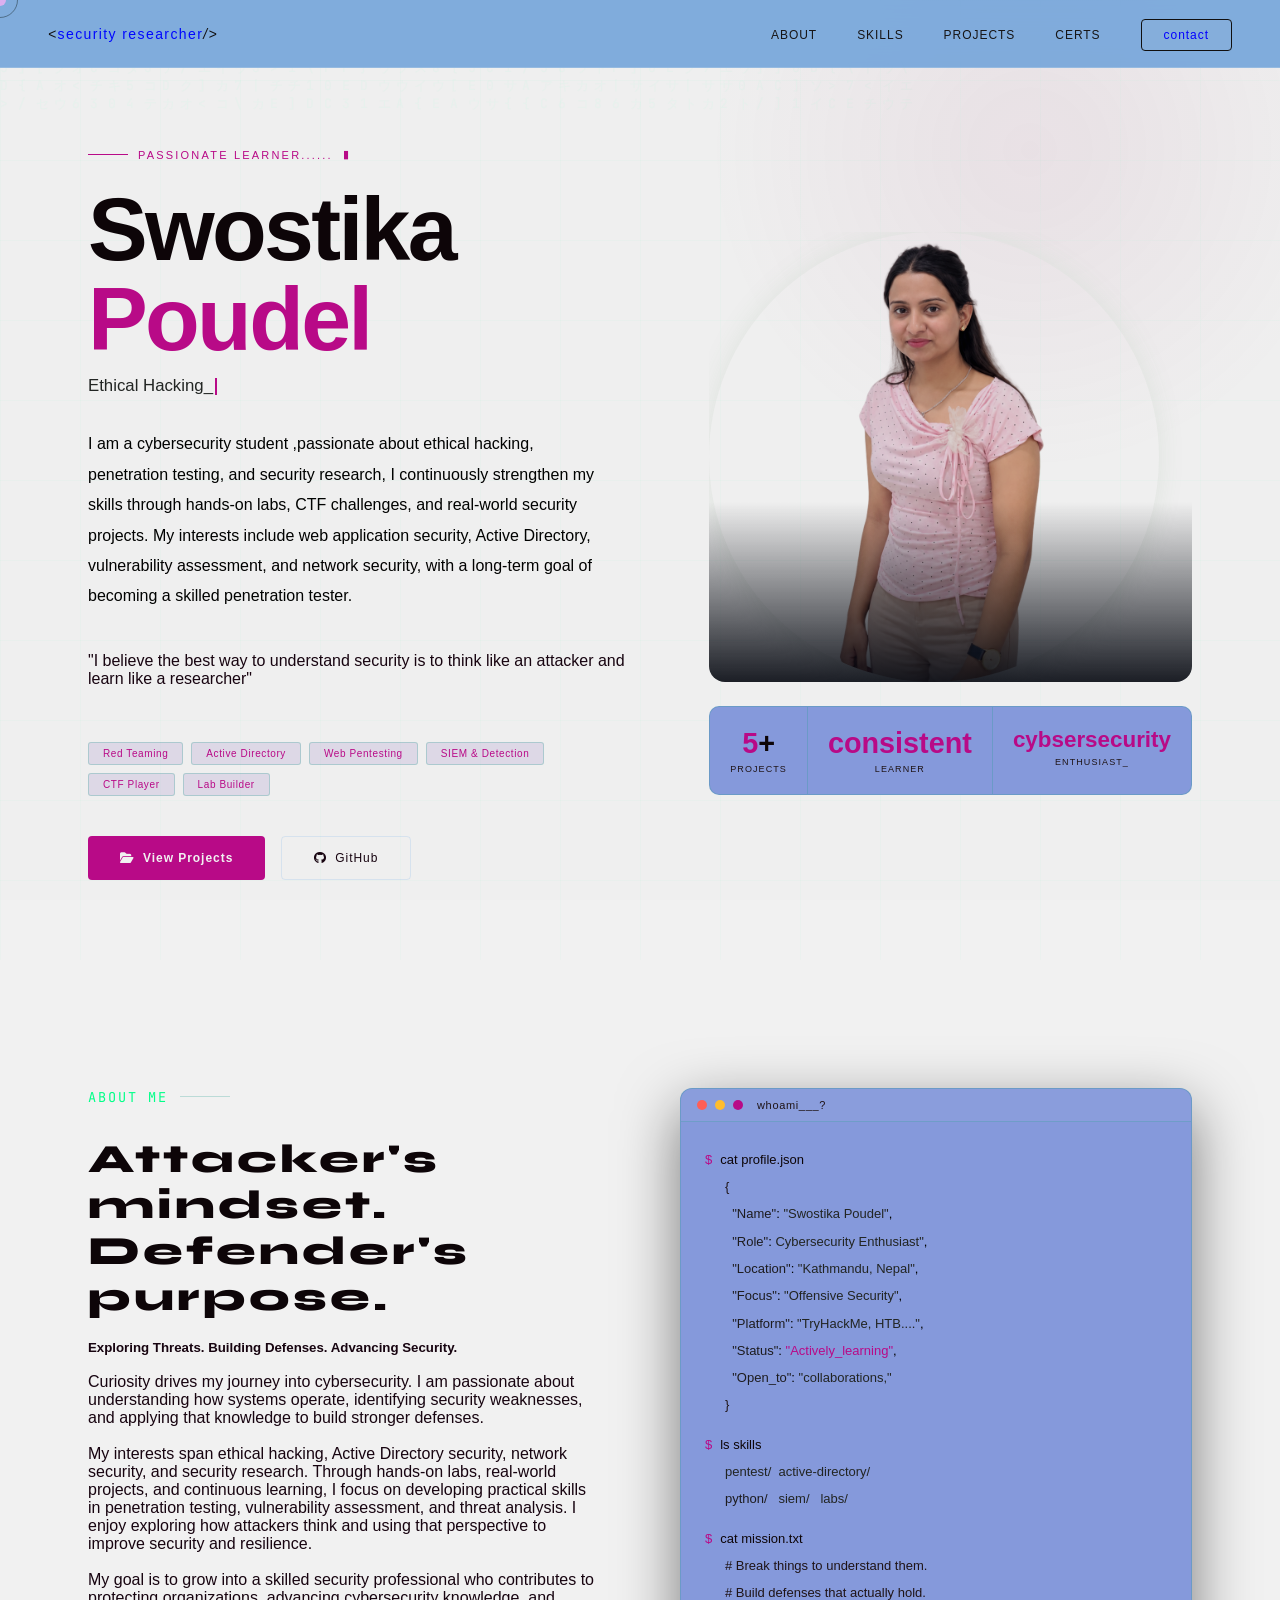
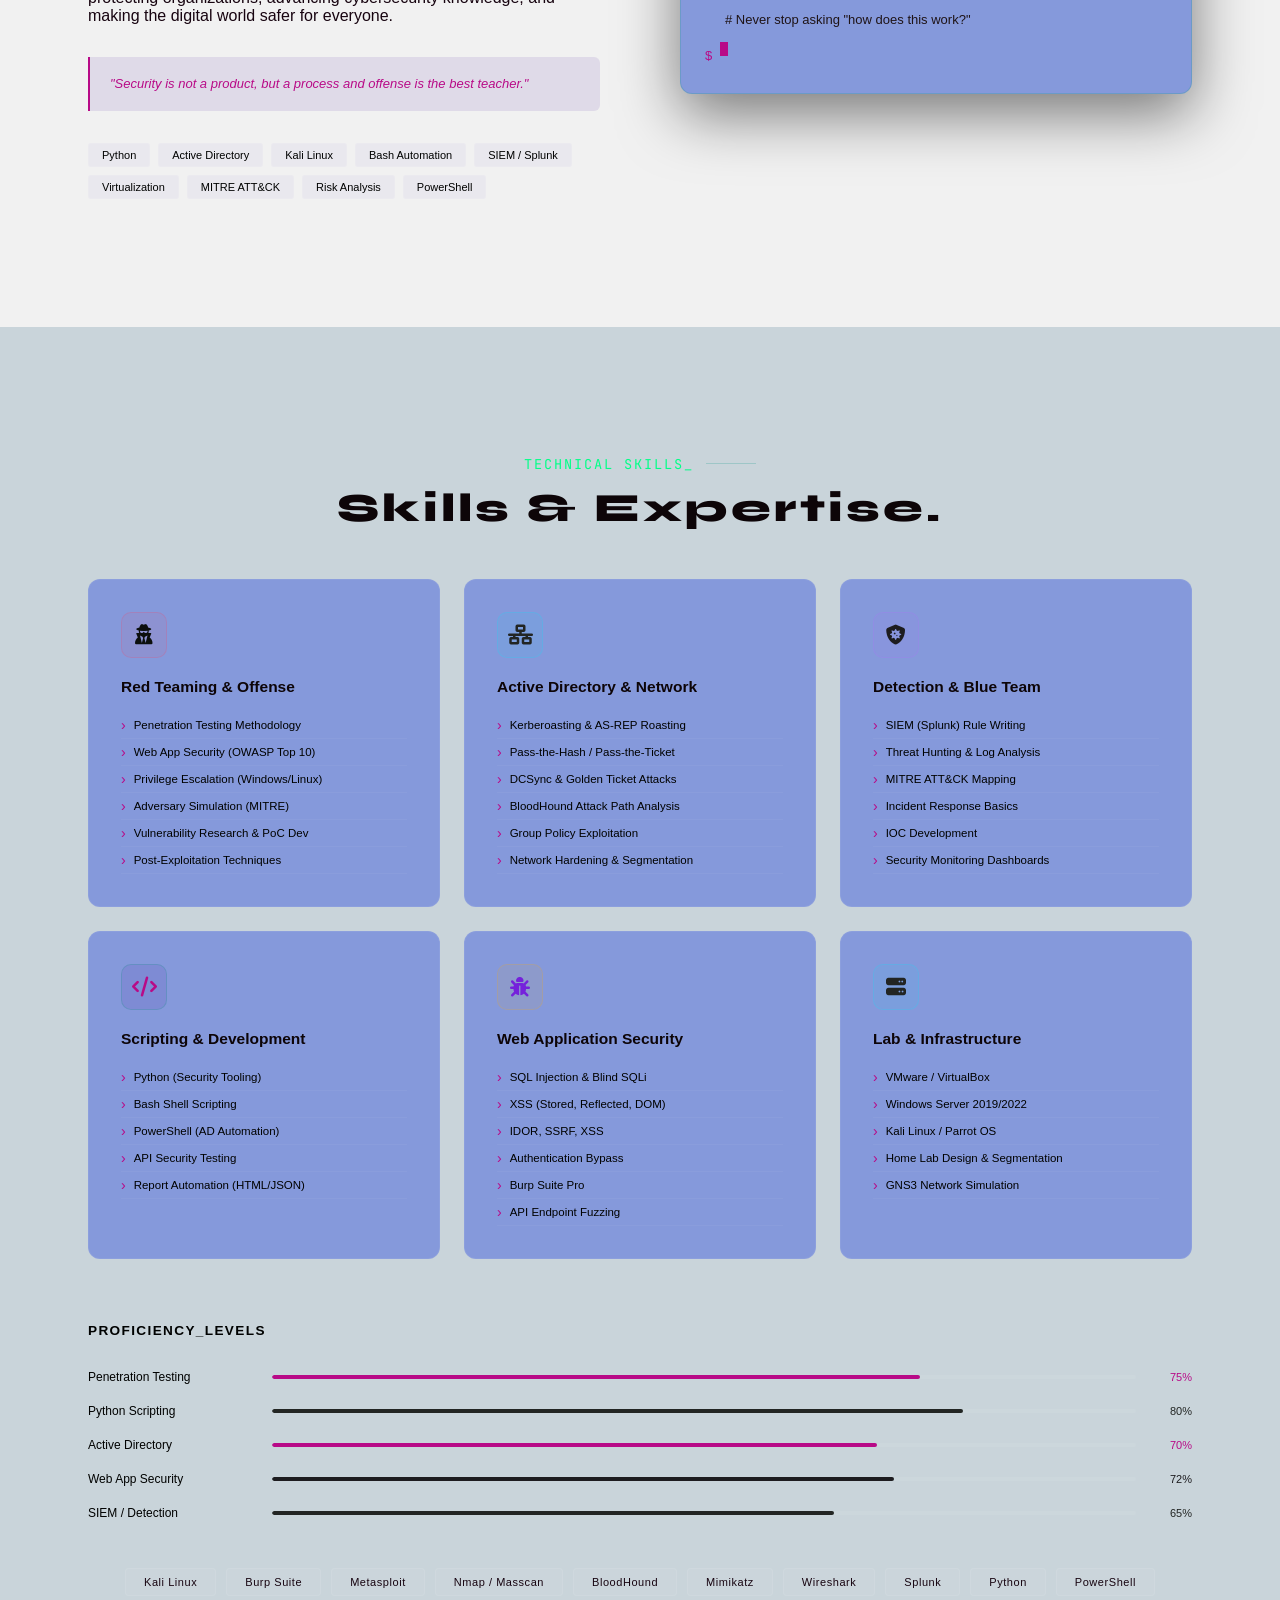
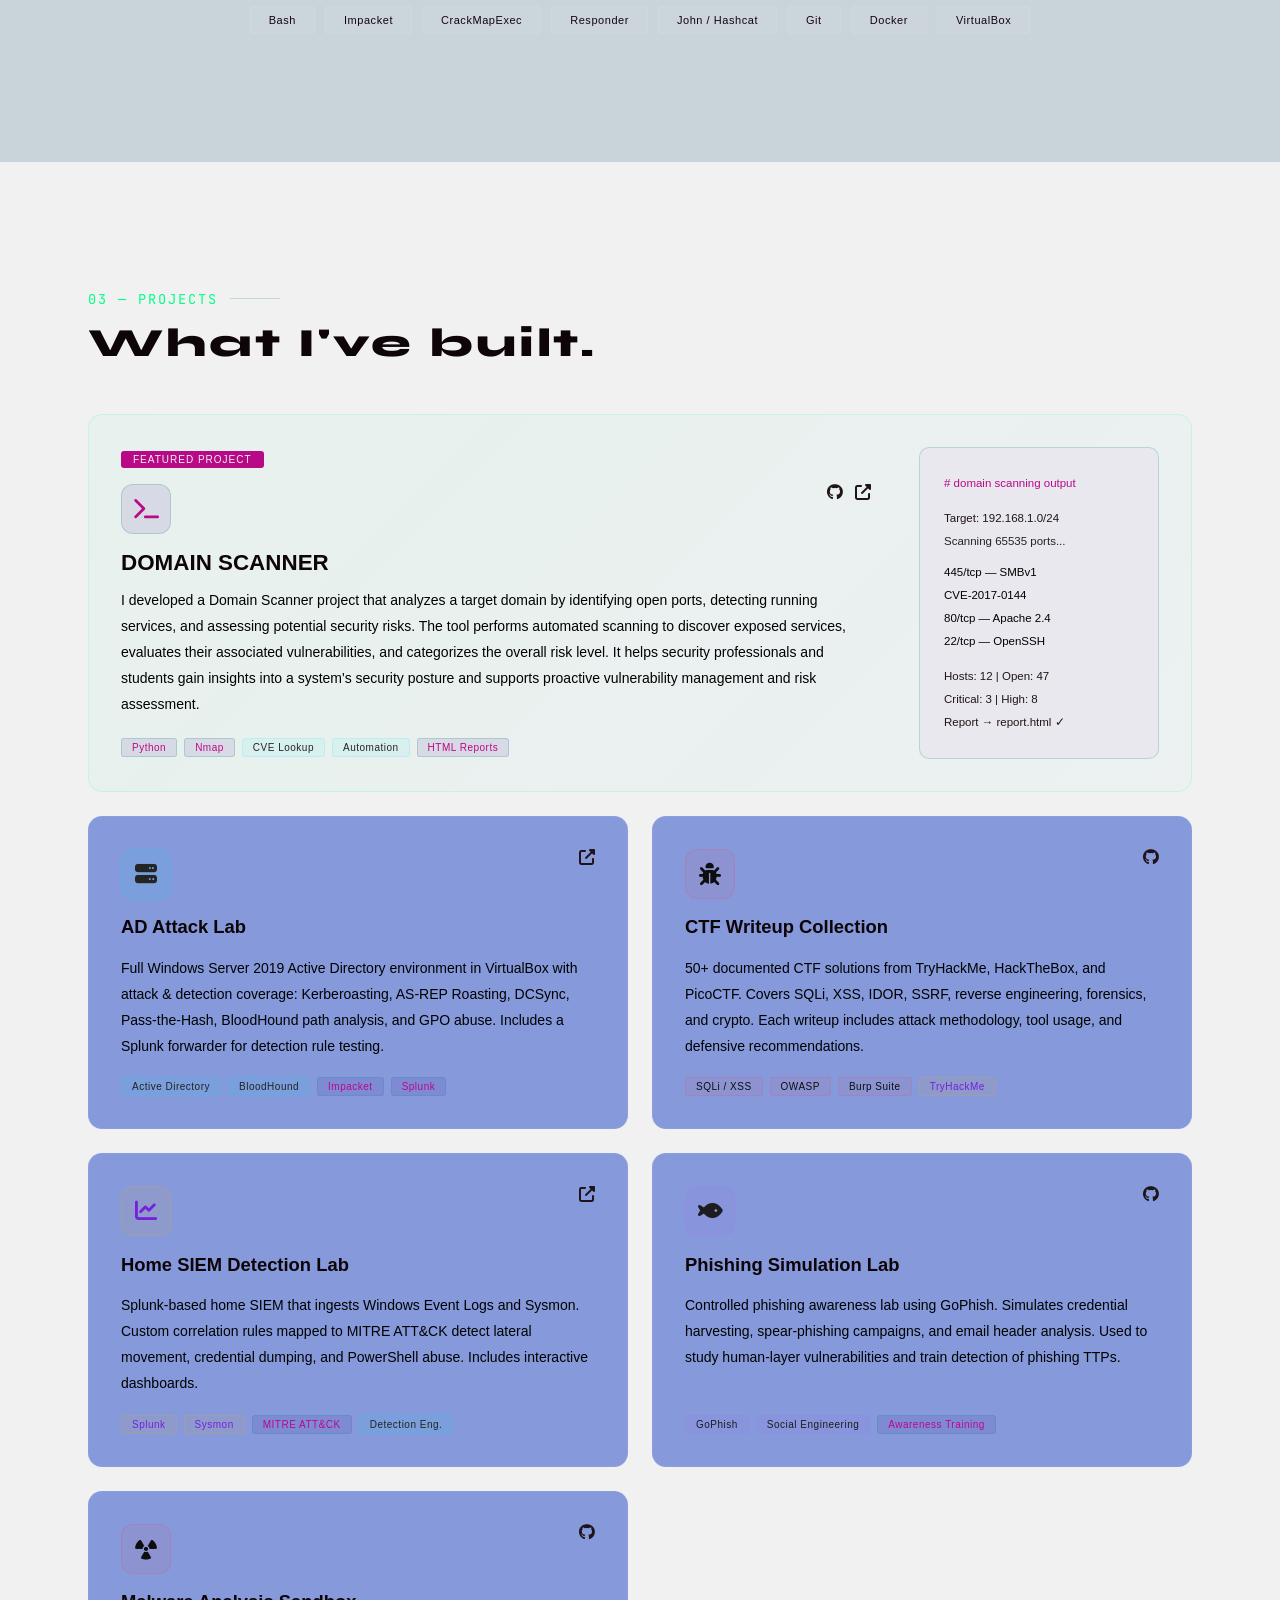
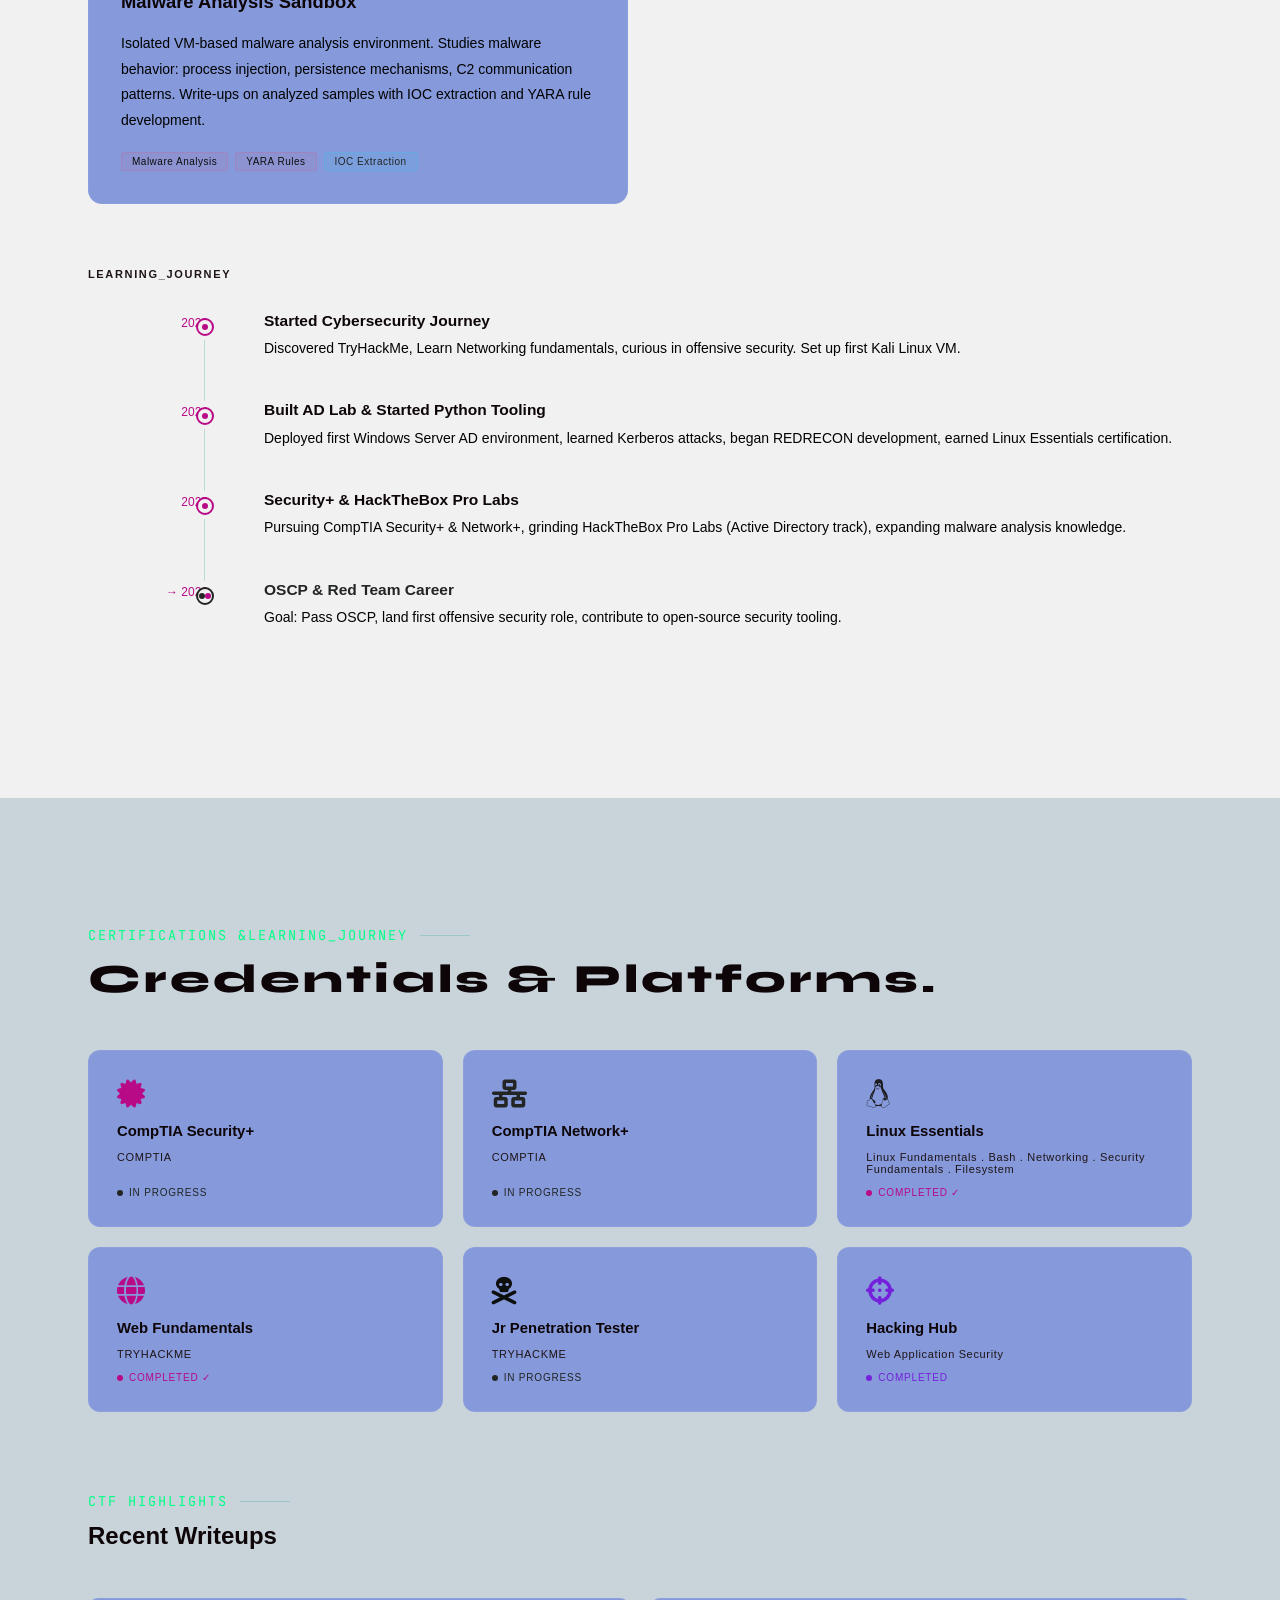
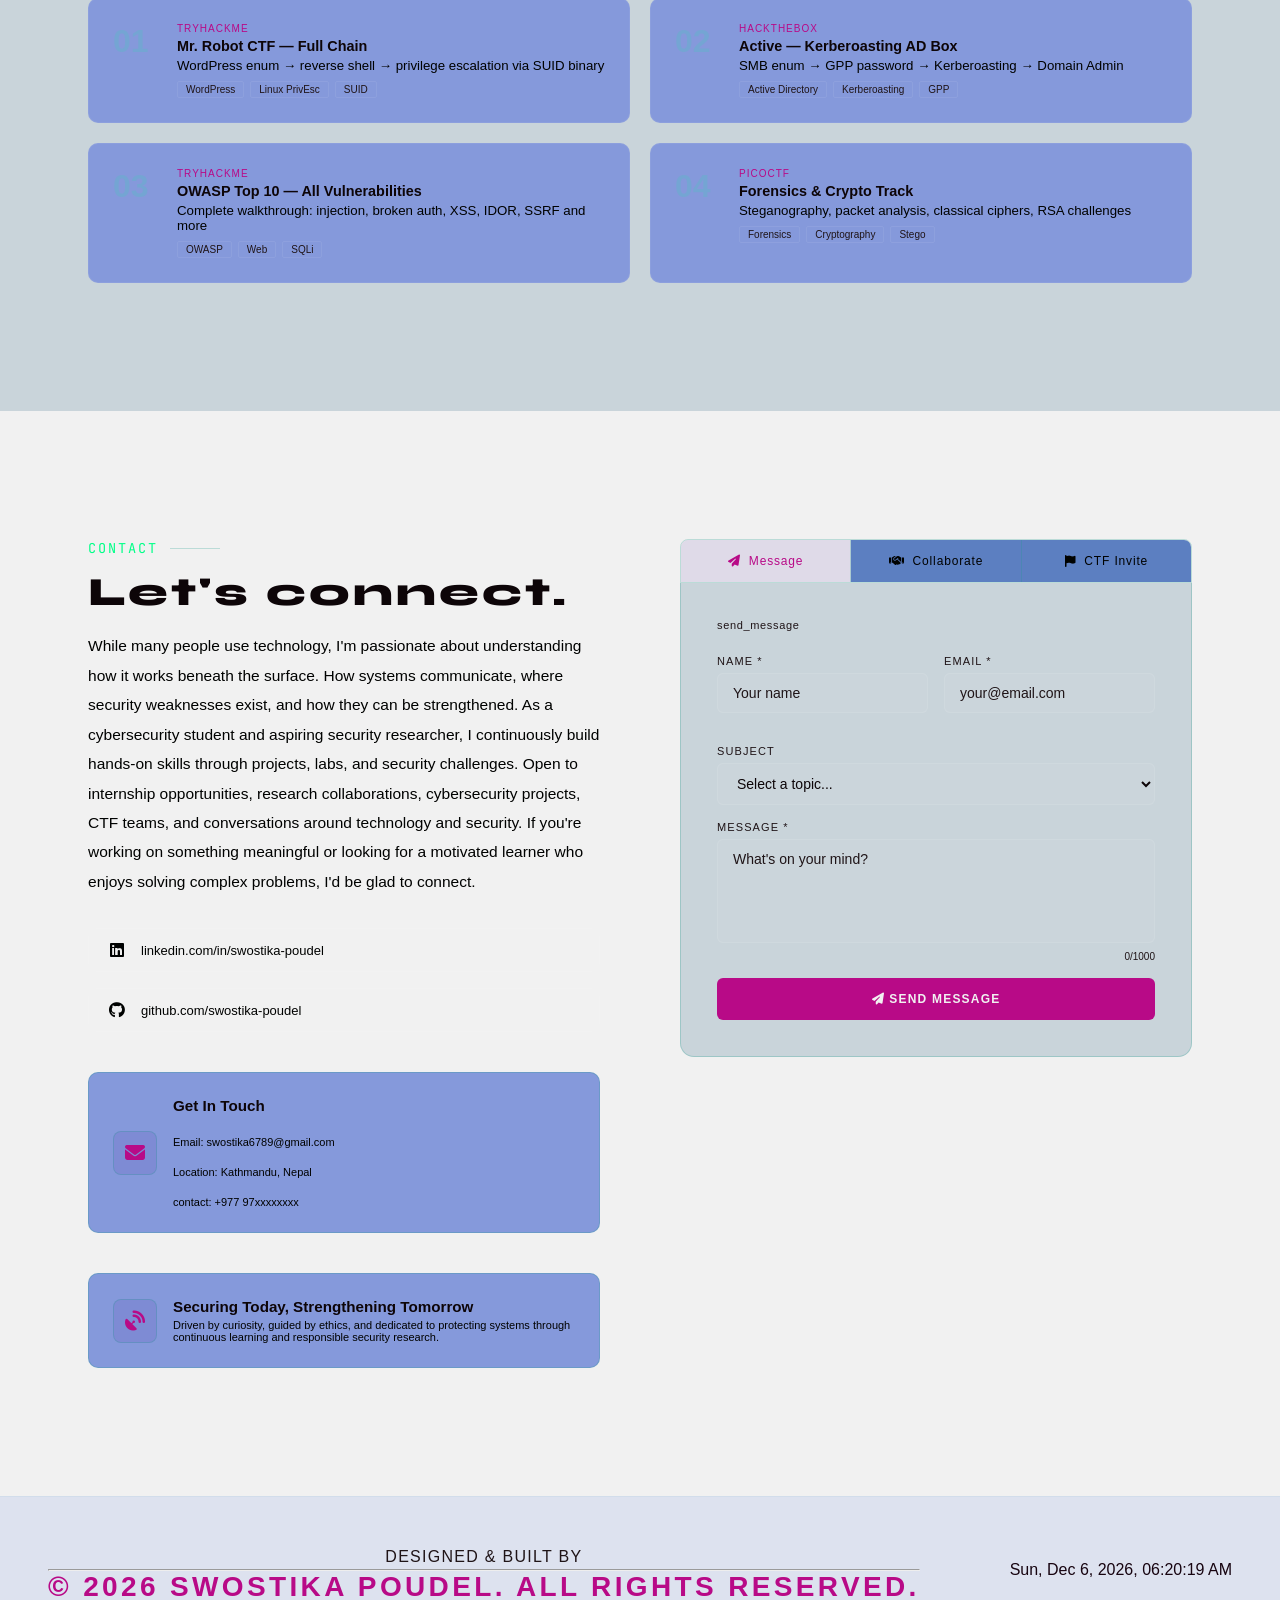
==== index.html @ feeef7c8 "folder restructcured" ====
<!DOCTYPE html>
<html lang="en">
<head>
<meta charset="UTF-8">
<meta name="viewport" content="width=device-width, initial-scale=1.0">
<title>Swostika Poudel | Security Researcher</title>
<meta name="description" content="Cybersecurity portfolio of Swostika Poudel — ethical hacker, red team enthusiast, and security researcher from Kathmandu.">
<link href="https://fonts.googleapis.com/css2?family=Syne:wght@400;500;600;700;800&family=JetBrains+Mono:wght@300;400;500;700&display=swap" rel="stylesheet">
<link rel="stylesheet" href="https://cdnjs.cloudflare.com/ajax/libs/font-awesome/6.5.1/css/all.min.css">
<link rel="stylesheet" href="../assets/css/main.css">
<link rel="stylesheet" href="../assets/css/about.css">
</head>
<body>

<canvas id="matrix-bg"></canvas>
<div id="cursor"></div>
<div id="cursor-ring"></div>

<!-- NAV -->
<nav>
  <div class="nav-logo"><em>&lt;</em>security researcher<em>/&gt;</em></div>
  <ul class="nav-links">
    <li><a href="#about">ABOUT</a></li>
    <li><a href="#skills">SKILLS</a></li>
    <li><a href="#projects">PROJECTS</a></li>
    <li><a href="#certifications">CERTS</a></li>
    <li><a href="#contact" class="nav-cta">contact</a></li>
  </ul>
  <div class="hamburger" onclick="toggleMenu()"><i class="fas fa-bars"></i></div>
</nav>
<div class="mobile-menu" id="mob-menu">
  <a href="#about" onclick="closeMenu()">about</a>
  <a href="#skills" onclick="closeMenu()">skills</a>
  <a href="#projects" onclick="closeMenu()">projects</a>
  <a href="#certifications" onclick="closeMenu()">certifications</a>
  <a href="#contact" onclick="closeMenu()">contact</a>
</div>

<!-- ===== HERO ===== -->
<section id="hero">
  <div class="hero-grid-bg"></div>
  <div class="hero-glow"></div>
  <div class="hero-inner">
    <div class="hero-left">
      <div class="hero-boot">
        <span>passionate learner......</span>
        <span class="boot-blink">▮</span>
      </div>
      <h1 class="hero-name">Swostika<br><span class="g">Poudel</span></h1>
      <div class="hero-role">
        <span id="type-el"></span><span class="blink-cur"></span>
      </div>
      <p class="hero-desc">
        I am a cybersecurity student ,passionate about ethical hacking, penetration testing, and security research, I continuously strengthen my skills through hands-on labs, CTF challenges, and real-world security projects. My interests include web application security, Active Directory, vulnerability assessment, and network security, with a long-term goal of becoming a skilled penetration tester.
      </p>
      <p>"I believe the best way to understand security is to think like an attacker and learn like a researcher"</p>
<br><br><br>
      <div class="hero-tags">
        <span class="htag">Red Teaming</span>
        <span class="htag">Active Directory</span>
        <span class="htag">Web Pentesting</span>
        <span class="htag">SIEM &amp; Detection</span>
        <span class="htag">CTF Player</span>
        <span class="htag">Lab Builder</span>
      </div>
      <div class="hero-btns">
        <a href="#projects" class="btn-primary"><i class="fas fa-folder-open"></i> View Projects</a>
        <a href="https://github.com/swostika-pdl" target="_blank" class="btn-ghost"><i class="fab fa-github"></i> GitHub</a>
      </div>
    </div>

    <div class="hero-right">
      <div class="photo-frame">
        <!-- <div class="photo-corner tl"></div>
        <div class="photo-corner tr"></div>
        <div class="photo-corner bl"></div>
        <div class="photo-corner br"></div> -->
       <img src="../assets/images/portfolio.png" alt="Swostika Poudel">
      </div>

      <div class="stats-row">
        <div class="stat-box">
          <span class="stat-num"><span class="g">5</span>+</span>
          <div class="stat-lbl">Projects</div>
        </div>
        <div class="stat-box">
          <span class="stat-num"><span class="g">consistent</span></span>
          <div class="stat-lbl">learner</div>
        </div>
        <div class="stat-box">
          <span class="stat-num" style="font-size:1.4rem"><span class="g">cybsersecurity</span></span>
          <div class="stat-lbl">Enthusiast_</div>
        </div>
      </div>
    </div>
  </div>
</section>

<!-- ===== ABOUT ===== -->
<section id="about">
  <div class="container">
    <div class="about-wrap">
      <div class="reveal">
        <div class="sec-label">ABOUT ME </div> <br> 
        <h2 class="sec-title">Attacker's mindset.<br>Defender's purpose.</h2>
        <p class="about-body">
          <h5> Exploring Threats. Building Defenses. Advancing Security.</h5> <br> 
        Curiosity drives my journey into cybersecurity. I am passionate about understanding how systems operate, identifying security weaknesses, and applying that knowledge to build stronger defenses.<br>
        <br>
        My interests span ethical hacking, Active Directory security, network security, and security research.

Through hands-on labs, real-world projects, and continuous learning, I focus on developing practical skills in penetration testing, vulnerability assessment, and threat analysis. 
 I enjoy exploring how attackers think and using that perspective to improve security and resilience.
<br><br>
My goal is to grow into a skilled security professional who contributes to protecting organizations, advancing cybersecurity knowledge, and making the digital world safer for everyone.

        <div class="about-quote">
          "Security is not a product, but a process and offense is the best teacher."
        </div>
        <div class="chips">
          <span class="chip">Python</span>
          <span class="chip">Active Directory</span>
          <span class="chip">Kali Linux</span>
          <span class="chip">Bash Automation</span>
          <span class="chip">SIEM / Splunk</span>
          <span class="chip">Virtualization</span>
          <span class="chip">MITRE ATT&CK</span>
          <span class="chip">Risk Analysis</span>
           <span class="chip">PowerShell</span>
        </div>
      </div>

      <div class="terminal reveal" style="transition-delay:0.15s">
        <div class="term-bar">
          <div class="tdot td-r"></div>
          <div class="tdot td-y"></div>
          <div class="tdot td-g"></div>
          <span class="term-title">whoami___?</span>
        </div>
        <div class="term-body">
          <div class="tl"><span class="tprompt">$</span><span class="tcmd">cat profile.json</span></div>
          <div class="tout">
            <span><span style="color:var(--txt3)">{</span></span>
            <span>&nbsp;&nbsp;<span class="tkey">"Name"</span>: <span class="tv">"Swostika Poudel"</span>,</span>
            <span>&nbsp;&nbsp;<span class="tkey">"Role"</span>: <span class="tv">Cybersecurity Enthusiast"</span>,</span>
            <span>&nbsp;&nbsp;<span class="tkey">"Location"</span>: <span class="tv">"Kathmandu, Nepal"</span>,</span>
            <span>&nbsp;&nbsp;<span class="tkey">"Focus"</span>: <span class="tv">"Offensive Security"</span>,</span>
            <span>&nbsp;&nbsp;<span class="tkey">"Platform"</span>: <span class="tv">"TryHackMe, HTB...."</span>,</span>
            <span>&nbsp;&nbsp;<span class="tkey">"Status"</span>: <span style="color:var(--g)">"Actively_learning"</span>,</span>
            <span>&nbsp;&nbsp;<span class="tkey">"Open_to"</span>: <span class="tv">"collaborations,"</span></span>
            <span><span style="color:var(--txt3)">}</span></span>
          </div>
          <div class="tl" style="margin-top:0.75rem"><span class="tprompt">$</span><span class="tcmd">ls skills</span></div>
          <div class="tout">
            <span><span class="tv">pentest/&nbsp;&nbsp;</span><span style="color:var(--cyan)">active-directory/</span></span>
            <span><span style="color:var(--purple)">python/&nbsp;&nbsp;&nbsp;</span><span class="tv">siem/&nbsp;&nbsp;&nbsp;labs/</span></span>
          </div>
          <div class="tl" style="margin-top:0.75rem"><span class="tprompt">$</span><span class="tcmd">cat mission.txt</span></div>
          <div class="tout">
            <span class="tc"># Break things to understand them.</span>
            <span class="tc"># Build defenses that actually hold.</span>
            <span class="tc"># Never stop asking "how does this work?"</span>
          </div>
          <div class="tl" style="margin-top:0.5rem"><span class="tprompt">$</span><span style="display:inline-block;width:8px;height:14px;background:var(--g);vertical-align:text-bottom;animation:blink 1s step-end infinite;"></span></div>
        </div>
      </div>
    </div>
  </div>
</section>

<!-- ===== SKILLS ===== -->
<section id="skills">
  <div class="container">
    <div class="reveal" style="text-align:center;margin-bottom:0.5rem;">
      <div class="sec-label" style="justify-content:center">Technical Skills_</div>
      <h2 class="sec-title">Skills  &amp; Expertise.</h2>
    </div>
    <div class="skills-grid">
      <div class="skill-card reveal">
        <div class="skill-ico ico-r"><i class="fas fa-user-secret"></i></div>
        <div class="skill-name">Red Teaming &amp; Offense</div>
        <ul class="skill-list">
          <li>Penetration Testing Methodology</li>
          <li>Web App Security (OWASP Top 10)</li>
          <li>Privilege Escalation (Windows/Linux)</li>
          <li>Adversary Simulation (MITRE)</li>
          <li>Vulnerability Research &amp; PoC Dev</li>
          <li>Post-Exploitation Techniques</li>
        </ul>
      </div>
      <div class="skill-card reveal" style="transition-delay:0.1s">
        <div class="skill-ico ico-c"><i class="fas fa-network-wired"></i></div>
        <div class="skill-name">Active Directory &amp; Network</div>
        <ul class="skill-list">
          <li>Kerberoasting &amp; AS-REP Roasting</li>
          <li>Pass-the-Hash / Pass-the-Ticket</li>
          <li>DCSync &amp; Golden Ticket Attacks</li>
          <li>BloodHound Attack Path Analysis</li>
          <li>Group Policy Exploitation</li>
          <li>Network Hardening &amp; Segmentation</li>
        </ul>
      </div>
      <div class="skill-card reveal" style="transition-delay:0.2s">
        <div class="skill-ico ico-p"><i class="fas fa-shield-virus"></i></div>
        <div class="skill-name">Detection &amp; Blue Team</div>
        <ul class="skill-list">
          <li>SIEM (Splunk) Rule Writing</li>
          <li>Threat Hunting &amp; Log Analysis</li>
          <li>MITRE ATT&amp;CK Mapping</li>
          <li>Incident Response Basics</li>
          <li>IOC Development</li>
          <li>Security Monitoring Dashboards</li>
        </ul>
      </div>
      <div class="skill-card reveal" style="transition-delay:0.1s">
        <div class="skill-ico ico-g"><i class="fas fa-code"></i></div>
        <div class="skill-name">Scripting &amp; Development</div>
        <ul class="skill-list">
          <li>Python (Security Tooling)</li>
          <li>Bash Shell Scripting</li>
          <li>PowerShell (AD Automation)</li>
          <li>API Security Testing</li>
          <li>Report Automation (HTML/JSON)</li>
        </ul>
      </div>
      <div class="skill-card reveal" style="transition-delay:0.2s">
        <div class="skill-ico ico-a"><i class="fas fa-bug"></i></div>
        <div class="skill-name"> Web Application Security</div>
        <ul class="skill-list">
          <li>SQL Injection &amp; Blind SQLi</li>
          <li>XSS (Stored, Reflected, DOM)</li>
          <li>IDOR, SSRF, XSS </li>
          <li>Authentication Bypass</li>
          <li>Burp Suite Pro</li>
          <li>API Endpoint Fuzzing</li>
        </ul>
      </div>
      <div class="skill-card reveal" style="transition-delay:0.3s">
        <div class="skill-ico ico-c"><i class="fas fa-server"></i></div>
        <div class="skill-name">Lab &amp; Infrastructure</div>
        <ul class="skill-list">
          <li>VMware / VirtualBox</li>
          <li>Windows Server 2019/2022</li>
          <li>Kali Linux / Parrot OS</li>
          <li>Home Lab Design &amp; Segmentation</li>
          <li>GNS3 Network Simulation</li>
        </ul>
      </div>
    </div>

    <div class="skill-bar-section reveal">
      <h3 style="color:var(--txt2);font-size:0.85rem;font-family:var(--mono);letter-spacing:0.1em;margin-bottom:2rem;text-transform:uppercase"> proficiency_levels</h3>
      <div class="skill-bar-row">
        <div class="sb-label">Penetration Testing</div>
        <div class="sb-track"><div class="sb-fill" data-w="75"></div></div>
        <div class="sb-pct">75%</div>
      </div>
      <div class="skill-bar-row">
        <div class="sb-label">Python Scripting</div>
        <div class="sb-track"><div class="sb-fill cyan" data-w="80"></div></div>
        <div class="sb-pct" style="color:var(--cyan)">80%</div>
      </div>
      <div class="skill-bar-row">
        <div class="sb-label">Active Directory</div>
        <div class="sb-track"><div class="sb-fill" data-w="70"></div></div>
        <div class="sb-pct">70%</div>
      </div>
      <div class="skill-bar-row">
        <div class="sb-label">Web App Security</div>
        <div class="sb-track"><div class="sb-fill purple" data-w="72"></div></div>
        <div class="sb-pct" style="color:var(--purple)">72%</div>
      </div>
      <div class="skill-bar-row">
        <div class="sb-label">SIEM / Detection</div>
        <div class="sb-track"><div class="sb-fill cyan" data-w="65"></div></div>
        <div class="sb-pct" style="color:var(--cyan)">65%</div>
      </div>
    </div>

    <div class="tools-row reveal">
      <span class="tbadge">Kali Linux</span>
      <span class="tbadge">Burp Suite</span>
      <span class="tbadge">Metasploit</span>
      <span class="tbadge">Nmap / Masscan</span>
      <span class="tbadge">BloodHound</span>
      <span class="tbadge">Mimikatz</span>
      <span class="tbadge">Wireshark</span>
      <span class="tbadge">Splunk</span>
      <span class="tbadge">Python</span>
      <span class="tbadge">PowerShell</span>
      <span class="tbadge">Bash</span>
      <span class="tbadge">Impacket</span>
      <span class="tbadge">CrackMapExec</span>
      <span class="tbadge">Responder</span>
      <span class="tbadge">John / Hashcat</span>
      <span class="tbadge">Git</span>
      <span class="tbadge">Docker</span>
      <span class="tbadge">VirtualBox</span>
    </div>
  </div>
</section>

<!-- ===== PROJECTS ===== -->
<section id="projects">
  <div class="container">
    <div class="reveal">
      <div class="sec-label">03 — projects</div>
      <h2 class="sec-title">What I've built.</h2>
    </div>
    <div class="proj-grid">

      <div class="proj-card feat reveal">
        <div class="feat-content">
          <div class="feat-badge">FEATURED PROJECT</div>
          <div class="proj-top" style="margin-bottom:1rem">
            <div class="proj-ico ico-g"><i class="fas fa-terminal"></i></div>
            <div class="proj-links">
              <a href="#" title="GitHub"><i class="fab fa-github"></i></a>
              <a href="#" title="Demo"><i class="fas fa-external-link-alt"></i></a>
            </div>
          </div>
          <div class="proj-name" style="font-size:1.4rem;margin-bottom:0.75rem">DOMAIN SCANNER</div>
          <p class="proj-desc">
            I developed a Domain Scanner project that analyzes a target domain by identifying open ports, detecting running services, and assessing potential security risks. The tool performs automated scanning to discover exposed services, evaluates their associated vulnerabilities, and categorizes the overall risk level. It helps security professionals and students gain insights into a system's security posture and supports proactive vulnerability management and risk assessment.
          <div class="proj-tags" style="margin-top:1.25rem">
            <span class="ptag ptag-g">Python</span>
            <span class="ptag ptag-g">Nmap</span>
            <span class="ptag ptag-c">CVE Lookup</span>
            <span class="ptag ptag-c">Automation</span>
            <span class="ptag ptag-g">HTML Reports</span>
          </div>
        </div>
        <div class="feat-preview">
          <div style="color:var(--g);margin-bottom:0.75rem"># domain scanning output </div>
          <div style="color:var(--txt3)">Target: 192.168.1.0/24</div>
          <div style="color:var(--cyan)">Scanning 65535 ports...</div>
          <div style="margin-top:0.5rem">
            <span style="color:var(--red)"></span> 445/tcp — SMBv1<br>
            <span style="color:var(--red)"></span> CVE-2017-0144<br>
            <span style="color:var(--amber)"></span> 80/tcp — Apache 2.4<br>
            <span style="color:var(--g)"></span> 22/tcp — OpenSSH
          </div>
          <div style="margin-top:0.75rem;color:var(--txt3)">
            Hosts: 12 | Open: 47<br>
            Critical: 3 | High: 8<br>
            Report → report.html ✓
          </div>
        </div>
      </div>

      <div class="proj-card reveal">
        <div class="proj-top">
          <div class="proj-ico ico-c"><i class="fas fa-server"></i></div>
          <div class="proj-links"><a href="#"><i class="fas fa-external-link-alt"></i></a></div>
        </div>
        <div class="proj-name">AD Attack Lab</div>
        <p class="proj-desc">
          Full Windows Server 2019 Active Directory environment in VirtualBox with attack &amp; detection coverage: Kerberoasting, AS-REP Roasting, DCSync, Pass-the-Hash, BloodHound path analysis, and GPO abuse. Includes a Splunk forwarder for detection rule testing.
        </p>
        <div class="proj-tags">
          <span class="ptag ptag-c">Active Directory</span>
          <span class="ptag ptag-c">BloodHound</span>
          <span class="ptag ptag-g">Impacket</span>
          <span class="ptag ptag-g">Splunk</span>
        </div>
      </div>

      <div class="proj-card reveal" style="transition-delay:0.1s">
        <div class="proj-top">
          <div class="proj-ico ico-r"><i class="fas fa-bug"></i></div>
          <div class="proj-links"><a href="#"><i class="fab fa-github"></i></a></div>
        </div>
        <div class="proj-name">CTF Writeup Collection</div>
        <p class="proj-desc">
          50+ documented CTF solutions from TryHackMe, HackTheBox, and PicoCTF. Covers SQLi, XSS, IDOR, SSRF, reverse engineering, forensics, and crypto. Each writeup includes attack methodology, tool usage, and defensive recommendations.
        </p>
        <div class="proj-tags">
          <span class="ptag ptag-r">SQLi / XSS</span>
          <span class="ptag ptag-r">OWASP</span>
          <span class="ptag ptag-r">Burp Suite</span>
          <span class="ptag ptag-a">TryHackMe</span>
        </div>
      </div>

      <div class="proj-card reveal" style="transition-delay:0.2s">
        <div class="proj-top">
          <div class="proj-ico ico-a"><i class="fas fa-chart-line"></i></div>
          <div class="proj-links"><a href="#"><i class="fas fa-external-link-alt"></i></a></div>
        </div>
        <div class="proj-name">Home SIEM Detection Lab</div>
        <p class="proj-desc">
          Splunk-based home SIEM that ingests Windows Event Logs and Sysmon. Custom correlation rules mapped to MITRE ATT&amp;CK detect lateral movement, credential dumping, and PowerShell abuse. Includes interactive dashboards.
        </p>
        <div class="proj-tags">
          <span class="ptag ptag-a">Splunk</span>
          <span class="ptag ptag-a">Sysmon</span>
          <span class="ptag ptag-g">MITRE ATT&amp;CK</span>
          <span class="ptag ptag-c">Detection Eng.</span>
        </div>
      </div>

      <div class="proj-card reveal">
        <div class="proj-top">
          <div class="proj-ico ico-p"><i class="fas fa-fish"></i></div>
          <div class="proj-links"><a href="#"><i class="fab fa-github"></i></a></div>
        </div>
        <div class="proj-name">Phishing Simulation Lab</div>
        <p class="proj-desc">
          Controlled phishing awareness lab using GoPhish. Simulates credential harvesting, spear-phishing campaigns, and email header analysis. Used to study human-layer vulnerabilities and train detection of phishing TTPs.
        </p>
        <div class="proj-tags">
          <span class="ptag ptag-p">GoPhish</span>
          <span class="ptag ptag-p">Social Engineering</span>
          <span class="ptag ptag-g">Awareness Training</span>
        </div>
      </div>

      <div class="proj-card reveal" style="transition-delay:0.1s">
        <div class="proj-top">
          <div class="proj-ico ico-r"><i class="fas fa-radiation"></i></div>
          <div class="proj-links"><a href="#"><i class="fab fa-github"></i></a></div>
        </div>
        <div class="proj-name">Malware Analysis Sandbox</div>
        <p class="proj-desc">
          Isolated VM-based malware analysis environment. Studies malware behavior: process injection, persistence mechanisms, C2 communication patterns. Write-ups on analyzed samples with IOC extraction and YARA rule development.
        </p>
        <div class="proj-tags">
          <span class="ptag ptag-r">Malware Analysis</span>
          <span class="ptag ptag-r">YARA Rules</span>
          <span class="ptag ptag-c">IOC Extraction</span>
        </div>
      </div>

    </div>

    <div class="timeline reveal">
      <h3 style="font-family:var(--mono);font-size:11px;color:var(--txt3);letter-spacing:0.15em;text-transform:uppercase;margin-bottom:2rem">learning_journey</h3>
      <div class="tl-item">
        <div class="tl-year"> 2023</div>
        <div class="tl-dot"></div>
        <div class="tl-body">
          <div class="tl-title">Started Cybersecurity Journey</div>
          <div class="tl-desc">Discovered TryHackMe, Learn Networking fundamentals, curious in  offensive security. Set up first Kali Linux VM.</div>
        </div>
      </div>
      <div class="tl-item">
        <div class="tl-year">2024</div>
        <div class="tl-dot"></div>
        <div class="tl-body">
          <div class="tl-title">Built AD Lab &amp; Started Python Tooling</div>
          <div class="tl-desc">Deployed first Windows Server AD environment, learned Kerberos attacks, began REDRECON development, earned Linux Essentials certification.</div>
        </div>
      </div>
      <div class="tl-item">
        <div class="tl-year">2025</div>
        <div class="tl-dot"></div>
        <div class="tl-body">
          <div class="tl-title">Security+ &amp; HackTheBox Pro Labs</div>
          <div class="tl-desc">Pursuing CompTIA Security+ &amp; Network+, grinding HackTheBox Pro Labs (Active Directory track), expanding malware analysis knowledge.</div>
        </div>
      </div>
      <div class="tl-item">
        <div class="tl-year">→ 2026</div>
        <div class="tl-dot" style="border-color:var(--cyan)"><div style="width:6px;height:6px;background:var(--cyan);border-radius:50%"></div></div>
        <div class="tl-body">
          <div class="tl-title" style="color:var(--cyan)">OSCP &amp; Red Team Career</div>
          <div class="tl-desc">Goal: Pass OSCP, land first offensive security role, contribute to open-source security tooling.</div>
        </div>
      </div>
    </div>
  </div>
</section>

<!-- ===== CERTIFICATIONS ===== -->
<section id="certifications">
  <div class="container">
    <div class="reveal">
      <div class="sec-label">CERTIFICATIONS &amp;LEARNING_JOURNEY</div>
      <h2 class="sec-title">Credentials &amp; Platforms.</h2>
    </div>
    <div class="cert-grid">
      <div class="cert-card reveal">
        <div class="cert-ico"><i class="fas fa-certificate"></i></div>
        <div class="cert-name">CompTIA Security+</div>
        <div class="cert-issuer">COMPTIA</div>
        <div class="cert-badge wip">In Progress</div>
      </div>
      <div class="cert-card reveal" style="transition-delay:0.05s">
        <div class="cert-ico" style="color:var(--cyan)"><i class="fas fa-network-wired"></i></div>
        <div class="cert-name">CompTIA Network+</div>
        <div class="cert-issuer">COMPTIA</div>
        <div class="cert-badge wip">In Progress</div>
      </div>
      <div class="cert-card reveal" style="transition-delay:0.1s">
        <div class="cert-ico" style="color:var(--purple)"><i class="fab fa-linux"></i></div>
        <div class="cert-name">Linux Essentials</div>
        <div class="cert-issuer">Linux Fundamentals . Bash . Networking . Security Fundamentals . Filesystem  </div>
        <div class="cert-badge done">Completed ✓</div>
      </div>
      <div class="cert-card reveal" style="transition-delay:0.15s">
        <div class="cert-ico" style="color:var(--g)"><i class="fas fa-globe"></i></div>
        <div class="cert-name">Web Fundamentals</div>
        <div class="cert-issuer">TRYHACKME</div>
        <div class="cert-badge done">Completed ✓</div>
      </div>
      <div class="cert-card reveal" style="transition-delay:0.2s">
        <div class="cert-ico" style="color:var(--red)"><i class="fas fa-skull-crossbones"></i></div>
        <div class="cert-name">Jr Penetration Tester</div>
        <div class="cert-issuer">TRYHACKME</div>
        <div class="cert-badge wip">In Progress</div>
      </div>
      <div class="cert-card reveal" style="transition-delay:0.25s">
        <div class="cert-ico" style="color:var(--amber)"><i class="fas fa-crosshairs"></i></div>
        <div class="cert-name">Hacking Hub </div>
        <div class="cert-issuer">Web Application Security </div>
        <div class="cert-badge plan">completed</div>
      </div>
    </div>

    <div class="reveal" style="margin-top:5rem">
      <div class="sec-label">ctf highlights</div>
      <h3 style="font-size:1.5rem;font-weight:700;color:var(--white);margin-bottom:0.5rem">Recent Writeups</h3>
    </div>
    <div class="writeup-grid">
      <div class="writeup-card reveal">
        <div class="wup-num">01</div>
        <div>
          <div class="wup-platform">TryHackMe</div>
          <div class="wup-title">Mr. Robot CTF — Full Chain</div>
          <div style="font-size:0.83rem;color:var(--txt2)">WordPress enum → reverse shell → privilege escalation via SUID binary</div>
          <div class="wup-tags"><span class="wup-tag">WordPress</span><span class="wup-tag">Linux PrivEsc</span><span class="wup-tag">SUID</span></div>
        </div>
      </div>
      <div class="writeup-card reveal" style="transition-delay:0.1s">
        <div class="wup-num">02</div>
        <div>
          <div class="wup-platform">HackTheBox</div>
          <div class="wup-title">Active — Kerberoasting AD Box</div>
          <div style="font-size:0.83rem;color:var(--txt2)">SMB enum → GPP password → Kerberoasting → Domain Admin</div>
          <div class="wup-tags"><span class="wup-tag">Active Directory</span><span class="wup-tag">Kerberoasting</span><span class="wup-tag">GPP</span></div>
        </div>
      </div>
      <div class="writeup-card reveal">
        <div class="wup-num">03</div>
        <div>
          <div class="wup-platform">TryHackMe</div>
          <div class="wup-title">OWASP Top 10 — All Vulnerabilities</div>
          <div style="font-size:0.83rem;color:var(--txt2)">Complete walkthrough: injection, broken auth, XSS, IDOR, SSRF and more</div>
          <div class="wup-tags"><span class="wup-tag">OWASP</span><span class="wup-tag">Web</span><span class="wup-tag">SQLi</span></div>
        </div>
      </div>
      <div class="writeup-card reveal" style="transition-delay:0.1s">
        <div class="wup-num">04</div>
        <div>
          <div class="wup-platform">PicoCTF</div>
          <div class="wup-title">Forensics &amp; Crypto Track</div>
          <div style="font-size:0.83rem;color:var(--txt2)">Steganography, packet analysis, classical ciphers, RSA challenges</div>
          <div class="wup-tags"><span class="wup-tag">Forensics</span><span class="wup-tag">Cryptography</span><span class="wup-tag">Stego</span></div>
        </div>
      </div>
    </div>
  </div>
</section>

<!-- ===== CONTACT ===== -->
<section id="contact">
  <div class="container">
    <div class="contact-wrap">
      <div class="reveal">
        <div class="sec-label"> contact </div>
        <h2 class="sec-title">Let's connect.</h2>
        <p class="contact-body">
While many people use technology, I'm passionate about understanding <br>how it works beneath the surface. How systems communicate, where security weaknesses exist, and how they can be strengthened. As a cybersecurity student and aspiring security researcher, I continuously build hands-on skills through projects, labs, and security challenges.

Open to internship opportunities, research collaborations, cybersecurity projects, CTF teams, and conversations around technology and security. If you're working on something meaningful or looking for a motivated learner who enjoys solving complex problems, I'd be glad to connect.
        </p>
        <div class="soc-links">
          <a href="https://linkedin.com/in/swostika-poudel" target="_blank" class="soc-link">
            <i class="fab fa-linkedin"></i>
            <span>linkedin.com/in/swostika-poudel</span>
          </a>
          <a href="https://github.com/swostika-poudel" target="_blank" class="soc-link">
            <i class="fab fa-github"></i>
            <span>github.com/swostika-poudel</span>
          </a>
        </div>
        <div class="avail-card">
          <div class="avail-ico">
            <i class="fas fa-envelope"></i>
          </div>
          <div class="avail-text">
            <h4>Get In Touch</h4> <br>
            <p>Email: swostika6789@gmail.com</p> <br>
            <p>Location: Kathmandu, Nepal</p>  <br>
            <p>contact: +977 97xxxxxxxx</p>
          </div>
        </div>
        <div class="avail-card">
          <div class="avail-ico"><i class="fas fa-satellite-dish"></i></div>
          <div class="avail-text">
            <h4>Securing Today, Strengthening Tomorrow </h4> 
            <p>Driven by curiosity, guided by ethics, and dedicated to protecting systems through  <br> 
               continuous learning and responsible security research.</p>
          </div>
        </div>
      </div>

      <div class="reveal" style="transition-delay:0.15s">
        <div class="contact-tabs">
          <button class="ctab active" onclick="switchTab('message',this)">
            <i class="fas fa-paper-plane"></i>Message
          </button>
          <button class="ctab" onclick="switchTab('collab',this)">
            <i class="fas fa-handshake"></i>Collaborate
          </button>
          <button class="ctab" onclick="switchTab('ctf',this)">
            <i class="fas fa-flag"></i>CTF Invite
          </button>
        </div>

        <div class="contact-form tab-content active" id="tab-message">
          <div style="font-family:var(--mono);font-size:11px;color:var(--txt3);margin-bottom:1.5rem;letter-spacing:0.06em">send_message</div>
          <div class="form-row">
            <div class="fg">
              <label>Name *</label>
              <input type="text" id="msg-name" placeholder="Your name">
            </div>
            <div class="fg">
              <label>Email *</label>
              <input type="email" id="msg-email" placeholder="your@email.com">
            </div>
          </div>
          <div class="fg">
            <label>Subject</label>
            <select id="msg-subject">
              <option value="">Select a topic...</option>
              <option>General Inquiry</option>
              <option>Security Research</option>
              <option>Job Opportunity</option>
              <option>Mentorship</option>
              <option>Other</option>
            </select>
          </div>
          <div class="fg">
            <label>Message *</label>
            <textarea id="msg-body" rows="5" placeholder="What's on your mind?" maxlength="1000" oninput="updateCount(this,'msg-count')"></textarea>
            <div class="char-count"><span id="msg-count">0</span>/1000</div>
          </div>
          <button class="form-submit" onclick="sendForm('message')">
            <span id="msg-btn-text"><i class="fas fa-paper-plane"></i> Send Message</span>
          </button>
          <div class="form-msg" id="msg-feedback"></div>
        </div>

        <div class="contact-form tab-content" id="tab-collab">
          <div style="font-family:var(--mono);font-size:11px;color:var(--txt3);margin-bottom:1.5rem;letter-spacing:0.06em"> collab_request</div>
          <div class="form-row">
            <div class="fg">
              <label>Name *</label>
              <input type="text" id="col-name" placeholder="Your name">
            </div>
            <div class="fg">
              <label>Email *</label>
              <input type="email" id="col-email" placeholder="your@email.com">
            </div>
          </div>
          <div class="fg">
            <label>Collaboration Type</label>
            <select id="col-type">
              <option>Security Research</option>
              <option>Open Source Project</option>
              <option>Bug Bounty Team</option>
              <option>Blog / Content</option>
              <option>Other</option>
            </select>
          </div>
          <div class="fg">
            <label>Project Description *</label>
            <textarea id="col-body" rows="5" placeholder="Describe your project and what you're looking for..." maxlength="1000" oninput="updateCount(this,'col-count')"></textarea>
            <div class="char-count"><span id="col-count">0</span>/1000</div>
          </div>
          <button class="form-submit" onclick="sendForm('collab')">
            <span id="col-btn-text"><i class="fas fa-handshake"></i> Send Collaboration Request</span>
          </button>
          <div class="form-msg" id="col-feedback"></div>
        </div>

        <div class="contact-form tab-content" id="tab-ctf">
          <div style="font-family:var(--mono);font-size:11px;color:var(--txt3);margin-bottom:1.5rem;letter-spacing:0.06em">CTF_invite</div>
          <div class="form-row">
            <div class="fg">
              <label>Your Name *</label>
              <input type="text" id="msg-name" placeholder="Your name" required>
            </div>
            <div class="fg">
              <label>Email *</label>
              <input type="email" id="msg-email" placeholder="your email">
            </div>
          </div>
          <div class="fg">
            <label>CTF Event Name *</label>
            <input type="text" id="ctf-event" placeholder="e.g. PicoCTF 2025, HTB CTF...">
          </div>
          <div class="fg">
            <label>Team Name</label>
            <input type="text" id="ctf-team" placeholder="Your team name">
          </div>
          <div class="fg">
            <label>Details / Message *</label>
            <textarea id="ctf-body" rows="4" placeholder="Tell me about the event, expected categories, team size..." maxlength="800" oninput="updateCount(this,'ctf-count')"></textarea>
            <div class="char-count"><span id="ctf-count">0</span>/800</div>
          </div>
          <button class="form-submit" onclick="sendForm('ctf')">
            <span id="ctf-btn-text"><i class="fas fa-flag"></i> Send CTF Invite</span>
          </button>
          <div class="form-msg" id="ctf-feedback"></div>
        </div>
      </div>
    </div>
  </div>
</section>

<footer>
  <div class="foot-text">
    DESIGNED &amp; BUILT BY
     <span> <hr> © 2026 Swostika Poudel. All Rights Reserved.</span></div>
  <div class="foot-middle" id="footer-time"></div>
</footer>

<script src="../assets/js/main.js"></script>
<script src="../assets/js/about.js"></script>
</body>
</html>
---- assets/css/main.css ----
:root{
  /* Backgrounds */
  --bg:        #f1f1f1; 
  --bg2:       #c9d4da;
  --bg3:       #e9e8ee;

  /* Cards */
  --card:      #8599db;
  --card2:     #5c7fc1;

  /* Primary Accent */
  --g:         #b80a87;
  --g2:        #c071b6;

  /* Accent Shades */
  --g-dim:     rgba(70, 20, 161, 0.1);
  --g-border:  rgba(28, 156, 139, 0.25);

  /* Secondary Colors */
  --cyan:      #222523;
  --purple:    #1d1c1f;
  --pink:      #4f16ed;
  --red:       #0c0f0d;
  --amber:     #7521db;

  /* Text */
  --txt:       #170410;
  --txt2:      #000201;
  --txt3:      #1f1417;
  --white:     #0d0508;

font-family: 'Space Grotesk', sans-serif;
font-family: 'Inter', sans-serif;
  --glow:      
      0 0 20px rgba(206, 226, 223, 0.25),
      0 0 40px rgba(25, 163, 197, 0.15);

  --glow2:     
      0 0 60px rgba(99, 96, 107, 0.18),
      0 0 90px rgba(47, 194, 174, 0.1);
}
*{margin:0;padding:0;box-sizing:border-box;}
html{scroll-behavior:smooth;}

body{
  background:var(--bg);
  color:var(--txt);
  font-family:var(--sans);
  overflow-x:hidden;
  cursor:none;
}

/* Custom cursor */
#cursor{
  position:fixed;width:12px;height:12px;
  background:var(--g);border-radius:50%;
  pointer-events:none;z-index:9999;
  transform:translate(-50%,-50%);
  transition:transform 0.1s;mix-blend-mode:screen;
}
#cursor-ring{
  position:fixed;width:36px;height:36px;
  border:1px solid rgba(8, 21, 17, 0.4);
  border-radius:50%;pointer-events:none;z-index:9998;
  transform:translate(-50%,-50%);transition:all 0.12s ease;
}

/* Scrollbar */
::-webkit-scrollbar{width:3px;}
::-webkit-scrollbar-track{background:var(--bg);}
::-webkit-scrollbar-thumb{background:var(--g2);border-radius:2px;}

/* BG matrix rain canvas */
#matrix-bg{position:fixed;inset:0;z-index:0;opacity:0.04;pointer-events:none;}

/* ===== NAV ===== */
nav{
  position: fixed;top: 0;left: 0;right: 0;z-index: 500;
  padding: 0 3rem;height: 68px;
  display: flex;align-items: center;justify-content: space-between;
  background: rgba(123, 169, 219, 0.96);
  backdrop-filter: blur(20px);
  border-bottom: 1px solid rgba(240, 249, 243, 0.18);
}
.nav-logo{font-family: var(--mono);font-size: 14px;color: #0008ff;letter-spacing: 0.1em;}
.nav-logo em{color: #121010;}
.nav-links{display: flex;gap: 2.5rem;list-style: none;}
.nav-links a{
  font-family: var(--mono);font-size: 12px;color: #171516;
  text-decoration: none;letter-spacing: 0.08em;
  transition: color 0.2s;position: relative;
}
.nav-links a::after{
  content: '';position: absolute;bottom: -4px;left: 0;right: 0;height: 2px;
  background: #1100ff;transform: scaleX(0);transition: transform 0.2s;
}
.nav-links a:hover{color: #e4edea;}
.nav-links a:hover::after{transform: scaleX(1);}
.nav-cta{
  font-family: var(--mono);font-size: 12px;color: #0400ff !important;
  border: 1px solid #100f0f;background: rgba(193, 198, 196, 0.08);
  padding: 8px 22px;border-radius: 4px;
  transition: background 0.2s, box-shadow 0.2s, color 0.2s !important;
}
.nav-cta:hover{
  background: rgba(0, 255, 157, 0.18) !important;
  box-shadow: 0 0 18px rgba(78, 174, 230, 0.35) !important;
  color: #ffffff !important;
}
.hamburger{display: none;color: #ffffff;font-size: 20px;cursor: pointer;}
.mobile-menu{
  display: none;background: #0f172a;
  border-top: 1px solid rgba(0, 255, 157, 0.18);padding: 1rem 2rem;
}
.mobile-menu.open{display: block;}
.mobile-menu a{
  display: block;font-family: var(--mono);font-size: 13px;color: #f5f7ff;
  text-decoration: none;padding: 0.75rem 0;
  border-bottom: 1px solid rgba(255, 255, 255, 0.08);transition: color 0.2s;
}
.mobile-menu a:hover{color: #f2fcf8;}

/* ===== HERO ===== */
#hero{min-height:100vh;display:flex;align-items:center;padding-top:68px;position:relative;overflow:hidden;}
.hero-grid-bg{
  position:absolute;inset:0;
  background-image:
    linear-gradient(rgba(0,255,157,0.025) 1px,transparent 1px),
    linear-gradient(90deg,rgba(0,255,157,0.025) 1px,transparent 1px);
  background-size:80px 80px;pointer-events:none;
}
.hero-glow{
  position:absolute;width:700px;height:700px;
  background:radial-gradient(circle,rgba(149, 35, 96, 0.07),transparent 65%);
  top:-200px;right:-100px;pointer-events:none;animation:pulse 6s ease-in-out infinite;
}
@keyframes pulse{0%,100%{opacity:0.8;transform:scale(1);}50%{opacity:1;transform:scale(1.05);}}
.hero-inner{
  position:relative;z-index:1;max-width:1200px;margin:0 auto;padding:5rem 3rem;
  display:grid;grid-template-columns:1.1fr 0.9fr;gap:5rem;align-items:center;
}
.hero-boot{
  font-family:var(--mono);font-size:11px;color:var(--g);letter-spacing:0.2em;
  text-transform:uppercase;margin-bottom:1.5rem;
  display:flex;align-items:center;gap:10px;
  opacity:0;animation:fadeUp 0.6s 0.2s forwards;
}
.hero-boot::before{content:'';width:40px;height:1px;background:var(--g);}
.boot-blink{animation:blink 1s step-end infinite;}
@keyframes blink{50%{opacity:0;}}
h1.hero-name{
  font-size:clamp(3.5rem,7vw,6.5rem);font-weight:800;color:var(--white);
  line-height:1.0;letter-spacing:-0.03em;margin-bottom:0.75rem;
  opacity:0;animation:fadeUp 0.7s 0.35s forwards;
}
h1.hero-name .g{color:var(--g);}
.hero-role{
  font-family:var(--mono);font-size:clamp(0.85rem,1.8vw,1.05rem);color:var(--txt2);
  margin-bottom:1.75rem;height:1.5em;
  opacity:0;animation:fadeUp 0.7s 0.5s forwards;
}
.hero-role #type-el{color:var(--cyan);}
.blink-cur{
  display:inline-block;width:2px;height:1em;background:var(--g);
  vertical-align:text-bottom;animation:blink 0.8s step-end infinite;margin-left:2px;
}
.hero-desc{
  color:var(--txt2);font-size:1rem;line-height:1.9;max-width:520px;margin-bottom:2.5rem;
  opacity:0;animation:fadeUp 0.7s 0.65s forwards;
}
.hero-tags{
  display:flex;flex-wrap:wrap;gap:8px;margin-bottom:2.5rem;
  opacity:0;animation:fadeUp 0.7s 0.8s forwards;
}
.htag{
  font-family:var(--mono);font-size:10px;color:var(--g);background:var(--g-dim);
  border:1px solid var(--g-border);padding:5px 14px;border-radius:3px;
  letter-spacing:0.06em;transition:box-shadow 0.2s;
}
.htag:hover{box-shadow:var(--glow);}
.hero-btns{
  display:flex;gap:1rem;flex-wrap:wrap;
  opacity:0;animation:fadeUp 0.7s 0.95s forwards;
}
.btn-primary{
  font-family:var(--mono);font-size:12px;font-weight:700;
  background:var(--g);color:var(--bg);padding:14px 32px;border-radius:4px;
  text-decoration:none;letter-spacing:0.08em;
  display:inline-flex;align-items:center;gap:8px;
  transition:opacity 0.2s,transform 0.2s,box-shadow 0.2s;border:none;cursor:pointer;
}
.btn-primary:hover{opacity:0.88;transform:translateY(-2px);box-shadow:0 8px 30px rgba(100, 103, 101, 0.3);}
.btn-ghost{
  font-family:var(--mono);font-size:12px;color:var(--txt);
  border:1px solid rgba(35, 132, 230, 0.12);padding:14px 32px;border-radius:4px;
  text-decoration:none;letter-spacing:0.08em;
  display:inline-flex;align-items:center;gap:8px;
  transition:border-color 0.2s,color 0.2s;
}
.btn-ghost:hover{border-color:var(--g-border);color:var(--g);}
@keyframes fadeUp{from{opacity:0;transform:translateY(20px);}to{opacity:1;transform:translateY(0);}}

.hero-right{display:flex;flex-direction:column;gap:1.5rem;opacity:0;animation:fadeUp 0.8s 0.5s forwards;}
.photo-frame{
  position:relative;width:100%;border-radius:16px;overflow:hidden;
  border:1px solid var(--g-border);background:var(--card);
  box-shadow:0 0 60px rgba(23, 108, 220, 0.1),inset 0 0 30px rgba(0,0,0,0.5);
}
.photo-frame::before{
  content:'';position:absolute;inset:0;
  background:linear-gradient(180deg,transparent 60%,rgba(4,7,15,0.9));
  z-index:2;pointer-events:none;
}
.photo-corner{position:absolute;width:18px;height:18px;z-index:3;}
.photo-corner.tl{top:12px;left:12px;border-top:2px solid var(--g);border-left:2px solid var(--g);}
.photo-corner.tr{top:12px;right:12px;border-top:2px solid var(--g);border-right:2px solid var(--g);}
.photo-corner.bl{bottom:12px;left:12px;border-bottom:2px solid var(--g);border-left:2px solid var(--g);}
.photo-corner.br{bottom:12px;right:12px;border-bottom:2px solid var(--g);border-right:2px solid var(--g);}
.photo-frame img{
  width:100%;height:500px;object-fit:cover;object-position:top center;display:block;
  filter:brightness(0.85) contrast(1.1) saturate(0.9);transition:filter 0.4s;
}
.photo-frame:hover img{filter:brightness(0.95) contrast(1.1) saturate(1);}
.photo-placeholder{
  width:100%;height:320px;display:flex;flex-direction:column;
  align-items:center;justify-content:center;
  background:linear-gradient(135deg,var(--bg3),var(--card));gap:1rem;
}
.photo-placeholder i{font-size:56px;color:rgba(0,255,157,0.3);}
.photo-placeholder span{font-family:var(--mono);font-size:11px;color:var(--txt3);letter-spacing:0.1em;}
.photo-overlay-info{
  position:absolute;bottom:16px;left:16px;right:16px;z-index:4;
  display:flex;justify-content:space-between;align-items:flex-end;
}
.photo-name-tag{font-family:var(--mono);font-size:11px;color:var(--g);letter-spacing:0.08em;}
.photo-status{
  font-family:var(--mono);font-size:10px;color:var(--g);
  display:flex;align-items:center;gap:6px;
  background:rgba(0,255,157,0.1);border:1px solid var(--g-border);
  padding:4px 10px;border-radius:20px;
}
.status-dot{width:6px;height:6px;background:var(--g);border-radius:50%;animation:pulse-dot 2s ease-in-out infinite;}
@keyframes pulse-dot{0%,100%{opacity:1;}50%{opacity:0.3;}}

.stats-row{
  display:grid;grid-template-columns:repeat(3,1fr);
  border:1px solid var(--g-border);border-radius:10px;overflow:hidden;background:var(--card);
}
.stat-box{padding:1.25rem;text-align:center;border-right:1px solid var(--g-border);position:relative;}
.stat-box:last-child{border-right:none;}
.stat-num{font-family:var(--mono);font-size:1.8rem;font-weight:700;color:var(--white);display:block;}
.stat-num .g{color:var(--g);}
.stat-lbl{font-family:var(--mono);font-size:9px;color:var(--txt3);letter-spacing:0.12em;text-transform:uppercase;margin-top:4px;}

.scroll-hint{
  position:absolute;bottom:2.5rem;left:50%;transform:translateX(-50%);
  display:flex;flex-direction:column;align-items:center;gap:8px;z-index:1;
  animation:fadeUp 1s 1.5s both;
}
.scroll-hint span{font-family:var(--mono);font-size:10px;color:var(--txt3);letter-spacing:0.15em;}
.scroll-arrow{
  width:20px;height:32px;border:1px solid var(--txt3);border-radius:10px;
  display:flex;align-items:flex-start;justify-content:center;padding-top:6px;
}
.scroll-arrow::before{
  content:'';width:4px;height:8px;background:var(--g);border-radius:2px;
  animation:scrollDown 1.5s ease-in-out infinite;
}
@keyframes scrollDown{0%{opacity:1;transform:translateY(0);}100%{opacity:0;transform:translateY(10px);}}

/* ===== SECTION COMMON ===== */
section{position:relative;z-index:1;}
.container{max-width:1200px;margin:0 auto;padding:0 3rem;}
.sec-label{
  font-family:var(--mono);font-size:11px;color:var(--g);letter-spacing:0.18em;
  text-transform:uppercase;margin-bottom:0.75rem;
  display:flex;align-items:center;gap:12px;
}
.sec-label::after{content:'';flex:1;max-width:50px;height:1px;background:var(--g-border);}
h2.sec-title{font-size:2.5rem;font-weight:800;color:var(--white);line-height:1.15;margin-bottom:1rem;}

/* ===== SKILLS ===== */
#skills{padding:8rem 0;background:var(--bg2);}
.skills-grid{display:grid;grid-template-columns:repeat(3,1fr);gap:1.5rem;margin-top:3rem;}
.skill-card{
  background:var(--card);border:1px solid rgba(255,255,255,0.06);
  border-radius:12px;padding:2rem;
  transition:border-color 0.3s,transform 0.3s,box-shadow 0.3s;cursor:default;
}
.skill-card:hover{
  border-color:var(--g-border);transform:translateY(-5px);
  box-shadow:0 20px 50px rgba(0,0,0,0.4),var(--glow);
}
.skill-ico{
  width:46px;height:46px;border-radius:10px;
  display:flex;align-items:center;justify-content:center;
  font-size:20px;margin-bottom:1.25rem;
}
.ico-g{color:var(--g);background:var(--g-dim);border:1px solid var(--g-border);}
.ico-c{color:var(--cyan);background:rgba(0,229,255,0.07);border:1px solid rgba(0,229,255,0.18);}
.ico-p{color:var(--purple);background:rgba(176,107,255,0.07);border:1px solid rgba(176,107,255,0.18);}
.ico-r{color:var(--red);background:rgba(255,60,90,0.07);border:1px solid rgba(255,60,90,0.18);}
.ico-a{color:var(--amber);background:rgba(255,170,0,0.07);border:1px solid rgba(255,170,0,0.18);}
.skill-name{font-size:0.97rem;font-weight:600;color:var(--white);margin-bottom:1rem;}
.skill-list{list-style:none;}
.skill-list li{
  font-family:var(--mono);font-size:11.5px;color:var(--txt2);padding:5px 0;
  border-bottom:1px solid rgba(255,255,255,0.04);
  display:flex;align-items:center;gap:8px;
}
.skill-list li::before{content:'›';color:var(--g);font-size:14px;}

.skill-bar-section{margin-top:4rem;}
.skill-bar-row{
  display:grid;grid-template-columns:160px 1fr auto;align-items:center;gap:1.5rem;margin-bottom:1.25rem;
}
.sb-label{font-family:var(--mono);font-size:12px;color:var(--txt2);}
.sb-track{height:4px;background:rgba(255,255,255,0.06);border-radius:2px;overflow:hidden;}
.sb-fill{height:100%;background:var(--g);border-radius:2px;width:0;transition:width 1.2s cubic-bezier(0.4,0,0.2,1);}
.sb-fill.cyan{background:var(--cyan);}
.sb-fill.purple{background:var(--purple);}
.sb-pct{font-family:var(--mono);font-size:11px;color:var(--g);min-width:32px;text-align:right;}

.tools-row{display:flex;flex-wrap:wrap;gap:10px;margin-top:3rem;justify-content:center;}
.tbadge{
  font-family:var(--mono);font-size:11px;color:var(--txt);
  background:rgba(255,255,255,0.04);border:1px solid rgba(255,255,255,0.08);
  padding:7px 18px;border-radius:4px;letter-spacing:0.05em;
  transition:border-color 0.2s,color 0.2s,box-shadow 0.2s;cursor:default;
}
.tbadge:hover{border-color:var(--g-border);color:var(--g);box-shadow:var(--glow);}

/* ===== PROJECTS ===== */
#projects{padding:8rem 0;}
.proj-grid{display:grid;grid-template-columns:repeat(2,1fr);gap:1.5rem;margin-top:3rem;}
.proj-card{
  background:var(--card);border:1px solid rgba(255,255,255,0.06);
  border-radius:14px;padding:2rem;display:flex;flex-direction:column;gap:1.1rem;
  transition:border-color 0.3s,transform 0.3s,box-shadow 0.3s;
}
.proj-card:hover{border-color:var(--g-border);transform:translateY(-5px);box-shadow:0 20px 50px rgba(0,0,0,0.4);}
.proj-top{display:flex;justify-content:space-between;align-items:flex-start;}
.proj-ico{width:50px;height:50px;border-radius:12px;display:flex;align-items:center;justify-content:center;font-size:22px;}
.proj-links{display:flex;gap:12px;color:var(--txt3);}
.proj-links a{color:var(--txt3);text-decoration:none;font-size:16px;transition:color 0.2s;}
.proj-links a:hover{color:var(--white);}
.proj-name{font-size:1.15rem;font-weight:700;color:var(--white);}
.proj-desc{font-size:0.875rem;color:var(--txt2);line-height:1.85;}
.proj-tags{display:flex;flex-wrap:wrap;gap:7px;margin-top:auto;}
.ptag{font-family:var(--mono);font-size:10px;padding:3px 10px;border-radius:3px;letter-spacing:0.05em;}
.ptag-g{color:var(--g);background:var(--g-dim);border:1px solid var(--g-border);}
.ptag-c{color:var(--cyan);background:rgba(0,229,255,0.07);border:1px solid rgba(0,229,255,0.15);}
.ptag-r{color:var(--red);background:rgba(255,60,90,0.07);border:1px solid rgba(255,60,90,0.15);}
.ptag-p{color:var(--purple);background:rgba(176,107,255,0.07);border:1px solid rgba(176,107,255,0.15);}
.ptag-a{color:var(--amber);background:rgba(255,170,0,0.07);border:1px solid rgba(255,170,0,0.15);}

.proj-card.feat{
  grid-column:span 2;flex-direction:row;gap:3rem;align-items:center;
  background:linear-gradient(135deg,rgba(0,255,157,0.04),rgba(0,229,255,0.02));
  border-color:rgba(0,255,157,0.15);
}
.feat-content{flex:1;}
.feat-preview{
  flex:0 0 240px;background:var(--bg3);border:1px solid var(--g-border);
  border-radius:10px;padding:1.5rem;font-family:var(--mono);font-size:11.5px;
  color:var(--txt2);line-height:2;
}
.feat-badge{
  font-family:var(--mono);font-size:10px;color:var(--bg);background:var(--g);
  padding:3px 12px;border-radius:3px;letter-spacing:0.1em;
  display:inline-block;margin-bottom:1rem;
}

.timeline{margin-top:4rem;}
.tl-item{display:grid;grid-template-columns:120px 1fr;gap:2rem;margin-bottom:2.5rem;position:relative;}
.tl-item::before{
  content:'';position:absolute;left:116px;top:28px;bottom:-2.5rem;width:1px;background:var(--g-border);
}
.tl-item:last-child::before{display:none;}
.tl-year{font-family:var(--mono);font-size:12px;color:var(--g);padding-top:4px;text-align:right;}
.tl-dot{
  position:absolute;left:108px;top:6px;width:18px;height:18px;
  border:2px solid var(--g);border-radius:50%;background:var(--bg);
  display:flex;align-items:center;justify-content:center;
}
.tl-dot::after{content:'';width:6px;height:6px;background:var(--g);border-radius:50%;}
.tl-body{padding-left:1.5rem;}
.tl-title{font-weight:700;color:var(--white);font-size:0.97rem;margin-bottom:0.4rem;}
.tl-desc{font-size:0.875rem;color:var(--txt2);line-height:1.8;}

/* ===== CERTS ===== */
#certifications{padding:8rem 0;background:var(--bg2);}
.cert-grid{display:grid;grid-template-columns:repeat(3,1fr);gap:1.25rem;margin-top:3rem;}
.cert-card{
  background:var(--card);border:1px solid rgba(255,255,255,0.06);
  border-radius:12px;padding:1.75rem;display:flex;flex-direction:column;gap:0.75rem;
  transition:border-color 0.3s,transform 0.3s;position:relative;overflow:hidden;
}
.cert-card::before{
  content:'';position:absolute;top:0;left:0;right:0;height:2px;
  background:var(--g);transform:scaleX(0);transition:transform 0.3s;
}
.cert-card:hover{border-color:var(--g-border);transform:translateY(-4px);}
.cert-card:hover::before{transform:scaleX(1);}
.cert-ico{font-size:28px;color:var(--g);}
.cert-name{font-weight:600;color:var(--white);font-size:0.93rem;}
.cert-issuer{font-family:var(--mono);font-size:11px;color:var(--txt3);letter-spacing:0.06em;}
.cert-badge{
  font-family:var(--mono);font-size:10px;letter-spacing:0.08em;text-transform:uppercase;
  display:inline-flex;align-items:center;gap:6px;margin-top:auto;
}
.cert-badge.done{color:var(--g);}
.cert-badge.wip{color:var(--cyan);}
.cert-badge.plan{color:var(--amber);}
.cert-badge::before{content:'';width:6px;height:6px;border-radius:50%;background:currentColor;}

.writeup-grid{display:grid;grid-template-columns:repeat(2,1fr);gap:1.25rem;margin-top:3rem;}
.writeup-card{
  background:var(--card);border:1px solid rgba(255,255,255,0.06);
  border-radius:10px;padding:1.5rem;display:flex;gap:1rem;align-items:flex-start;
  transition:border-color 0.3s;
}
.writeup-card:hover{border-color:var(--g-border);}
.wup-num{font-family:var(--mono);font-size:2rem;font-weight:700;color:rgba(0,255,157,0.12);min-width:3rem;}
.wup-platform{font-family:var(--mono);font-size:10px;color:var(--g);letter-spacing:0.1em;text-transform:uppercase;margin-bottom:4px;}
.wup-title{font-weight:600;color:var(--white);font-size:0.9rem;margin-bottom:4px;}
.wup-tags{display:flex;flex-wrap:wrap;gap:6px;margin-top:8px;}
.wup-tag{font-family:var(--mono);font-size:10px;color:var(--txt3);border:1px solid rgba(255,255,255,0.07);padding:2px 8px;border-radius:2px;}

/* ===== CONTACT ===== */
#contact{padding:8rem 0;}
.contact-wrap{display:grid;grid-template-columns:1fr 1fr;gap:5rem;align-items:start;}
.contact-body{color:var(--txt2);font-size:0.97rem;line-height:1.9;margin-bottom:2rem;}

.contact-tabs{display:flex;gap:0;border:1px solid var(--g-border);border-radius:8px 8px 0 0;overflow:hidden;margin-bottom:0;}
.ctab{
  flex:1;padding:14px;text-align:center;font-family:var(--mono);font-size:12px;color:var(--txt2);
  background:var(--card2);border:none;cursor:pointer;letter-spacing:0.07em;
  border-right:1px solid var(--g-border);transition:background 0.2s,color 0.2s;
}
.ctab:last-child{border-right:none;}
.ctab.active{background:var(--g-dim);color:var(--g);}
.ctab i{margin-right:8px;}
.tab-content{display:none;}
.tab-content.active{display:block;}
.contact-form{
  background:var(--bg2);border:1px solid var(--g-border);border-top:none;
  border-radius:0 0 14px 14px;padding:2.25rem;
}
.form-row{display:grid;grid-template-columns:1fr 1fr;gap:1rem;margin-bottom:1rem;}
.fg{margin-bottom:1rem;}
.fg label{
  display:block;font-family:var(--mono);font-size:11px;color:var(--txt3);
  letter-spacing:0.1em;text-transform:uppercase;margin-bottom:6px;
}
.fg input,.fg textarea,.fg select{
  width:100%;background:rgba(255,255,255,0.04);border:1px solid rgba(255,255,255,0.09);
  border-radius:6px;padding:11px 15px;font-family:var(--sans);font-size:14px;
  color:var(--white);outline:none;transition:border-color 0.2s;resize:none;
}
.fg input:focus,.fg textarea:focus,.fg select:focus{
  border-color:var(--g-border);background:var(--g-dim);box-shadow:0 0 20px rgba(0,255,157,0.05);
}
.fg input::placeholder,.fg textarea::placeholder{color:var(--txt3);}
.fg select option{background:var(--bg3);}
.char-count{font-family:var(--mono);font-size:10px;color:var(--txt3);text-align:right;margin-top:4px;}
.form-submit{
  width:100%;font-family:var(--mono);font-size:12px;font-weight:700;
  background:var(--g);color:var(--bg);border:none;padding:14px;
  border-radius:6px;cursor:pointer;letter-spacing:0.1em;text-transform:uppercase;
  transition:opacity 0.2s,box-shadow 0.2s;margin-top:0.5rem;
  display:flex;align-items:center;justify-content:center;gap:8px;
}
.form-submit:hover{opacity:0.88;box-shadow:0 8px 30px rgba(0,255,157,0.25);}
.form-submit:disabled{opacity:0.5;cursor:not-allowed;}
.form-msg{
  font-family:var(--mono);font-size:12px;padding:12px 16px;border-radius:6px;
  margin-top:1rem;display:none;text-align:center;
}
.form-msg.success{color:var(--g);background:var(--g-dim);border:1px solid var(--g-border);}
.form-msg.error{color:var(--red);background:rgba(255,60,90,0.07);border:1px solid rgba(255,60,90,0.2);}

.soc-links{display:flex;flex-direction:column;gap:1rem;margin-top:2rem;}
.soc-link{
  display:flex;align-items:center;gap:14px;color:var(--txt2);text-decoration:none;
  font-family:var(--mono);font-size:13px;padding:13px 18px;
  border:1px solid rgba(255,255,255,0.07);border-radius:8px;
  transition:border-color 0.2s,color 0.2s,background 0.2s;
}
.soc-link:hover{border-color:var(--g-border);color:var(--g);background:var(--g-dim);}
.soc-link i{width:20px;text-align:center;font-size:16px;}

.avail-card{
  margin-top:2.5rem;padding:1.5rem;background:var(--card);
  border:1px solid var(--g-border);border-radius:10px;
  display:flex;align-items:center;gap:1rem;
}
.avail-ico{
  width:44px;height:44px;background:var(--g-dim);border:1px solid var(--g-border);
  border-radius:8px;display:flex;align-items:center;justify-content:center;
  font-size:20px;color:var(--g);flex-shrink:0;
}
.avail-text h4{font-size:0.95rem;color:var(--white);margin-bottom:4px;}
.avail-text p{font-family:var(--mono);font-size:11px;color:var(--txt2);}

/* ===== FOOTER ===== */
footer{
  padding:2.5rem 3rem;border-top:1px solid rgba(80, 166, 190, 0.08);
  display:flex;justify-content:space-between;align-items:center;
  position:relative;z-index:1;background: rgba(220, 225, 239, 0.95);text-align:center;
}
.foot-left{font-family: var(--mono);font-size:12px;color:var(--txt3);text-align:left;}
.foot-text{font-family:var(--mono);color:var(--txt3);letter-spacing:0.08em;text-align:center;}
.foot-text span{color:var(--g);font-size: 28px;font-weight: 800;text-transform: uppercase;letter-spacing: 0.12em;}
.foot-right{font-family:var(--mono);font-size:12px;color:var(--txt3);display:none;}

/* ===== SCROLL REVEAL ===== */
.reveal{opacity:0;transform:translateY(28px);transition:opacity 0.7s ease,transform 0.7s ease;}
.reveal.visible{opacity:1;transform:translateY(0);}

/* ===== RESPONSIVE ===== */
@media(max-width:1000px){
  .hero-inner,.contact-wrap{grid-template-columns:1fr;gap:3rem;}
  .hero-right{order:-1;}
  .skills-grid{grid-template-columns:repeat(2,1fr);}
  .proj-grid{grid-template-columns:1fr;}
  .proj-card.feat{grid-column:span 1;flex-direction:column;}
  .feat-preview{flex:0 0 auto;width:100%;}
  .cert-grid{grid-template-columns:repeat(2,1fr);}
  .writeup-grid{grid-template-columns:1fr;}
  nav{padding:0 1.5rem;}
  .nav-links{display:none;}
  .hamburger{display:block;}
}
@media(max-width:600px){
  .container{padding:0 1.5rem;}
  .hero-inner{padding:4rem 1.5rem;}
  .skills-grid{grid-template-columns:1fr;}
  .cert-grid{grid-template-columns:1fr;}
  h1.hero-name{font-size:3rem;}
  h2.sec-title{font-size:2rem;}
  .stats-row{grid-template-columns:1fr;}
  .form-row{grid-template-columns:1fr;}
  footer{flex-direction:column;gap:1rem;text-align:center;}
}
---- assets/css/about.css ----
/* Extra typography used inside the About section (loaded AFTER main.css) */
.sec-title{
    font-family: 'Syne', monospace;
    font-size: 2rem;
    font-weight: 800;
    line-height: 1.2;
    letter-spacing: 3px;
}
.about-body{
    font-family: 'Inter',monospace;
    font-size: 3rem;
    line-height: 1.7;
    color: #b8c5d6;
    text-align: justify;
    max-width: 500px;
}
.about-body h5{
    font-family: 'Syne', sans-serif;
    font-size: 1.2rem;
    font-weight: 600;
    color: #00ff88;
    margin-bottom: 12px;
    letter-spacing: 0.5px;
}

/* Remove rectangular photo background/frame */
.photo-frame {
    background: transparent !important;
    border: none !important;
    box-shadow: none !important;
    outline: none !important;
    padding: 0 !important;
}

/* Keep profile image circular */
.photo-frame img {
    width: 450px;
    height: 450px;
    border-radius: 50%;
    object-fit: cover;
    display: block;
    border: 2px solid var(#ba028b);
    box-shadow: 0 0 25px rgba(249, 255, 249, 0.967);
}


.sec-label{
    font-family: 'JetBrains Mono', monospace;
    font-size: 0.85rem;
    letter-spacing: 2px;
    text-transform: uppercase;
    color: #00ff88;
}

/* ===== ABOUT ===== */
#about{padding:8rem 0;}
.about-wrap{display:grid;grid-template-columns:1fr 1fr;gap:5rem;align-items:start;}
.about-body{color:var(--txt2);font-size:0.97rem;line-height:1.9;margin-bottom:1.25rem;}
.about-quote{
  font-family:var(--mono);font-size:13px;color:var(--g);
  border-left:2px solid var(--g);padding:1rem 1.25rem;margin:2rem 0;
  background:var(--g-dim);border-radius:0 6px 6px 0;font-style:italic;line-height:1.7;
}
.chips{display:flex;flex-wrap:wrap;gap:8px;margin-top:1.5rem;}
.chip{
  font-family:var(--mono);font-size:11px;color:var(--txt2);background:var(--bg3);
  border:1px solid rgba(255,255,255,0.07);padding:5px 13px;border-radius:3px;
}

/* Terminal (whoami block) */
.terminal{
  background:var(--card);border:1px solid var(--g-border);border-radius:12px;overflow:hidden;
  font-family:var(--mono);font-size:13px;box-shadow:0 20px 60px rgba(0,0,0,0.5);
}
.term-bar{
  background:rgba(255,255,255,0.04);border-bottom:1px solid var(--g-border);
  padding:10px 16px;display:flex;align-items:center;gap:8px;
}
.tdot{width:10px;height:10px;border-radius:50%;}
.td-r{background:#ff5f57;}.td-y{background:#ffbd2e;}.td-g{background:var(--g);}
.term-title{font-size:11px;color:var(--txt3);margin-left:6px;letter-spacing:0.06em;}
.term-body{padding:1.5rem;line-height:2.1;}
.tl{display:flex;gap:8px;}
.tprompt{color:var(--g);}
.tcmd{color:var(--white);}
.tout{margin-left:1.25rem;display:flex;flex-direction:column;margin-bottom:0.5rem;color:var(--txt2);}
.tv{color:var(--cyan);}
.tc{color:var(--txt3);}
.tkey{color:var(--purple);}

@media(max-width:1000px){
  .about-wrap{grid-template-columns:1fr;gap:3rem;}
}
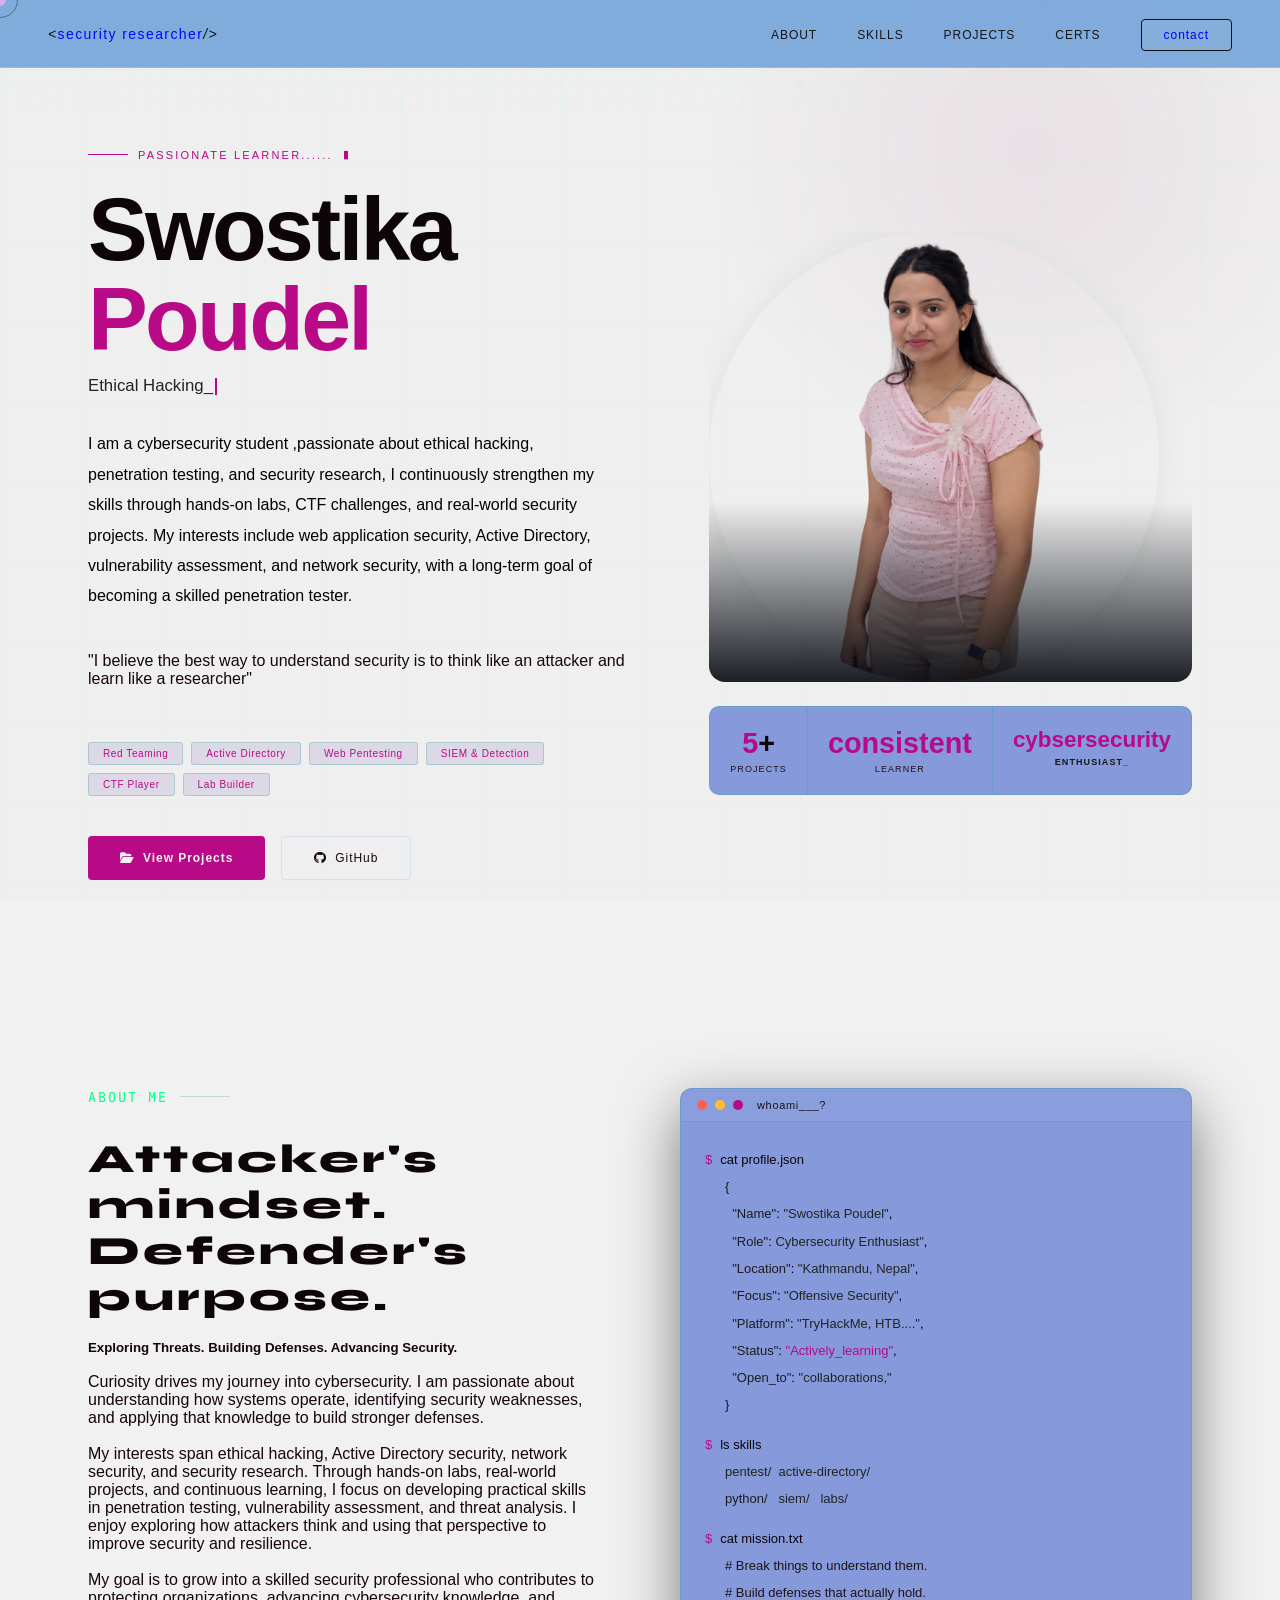
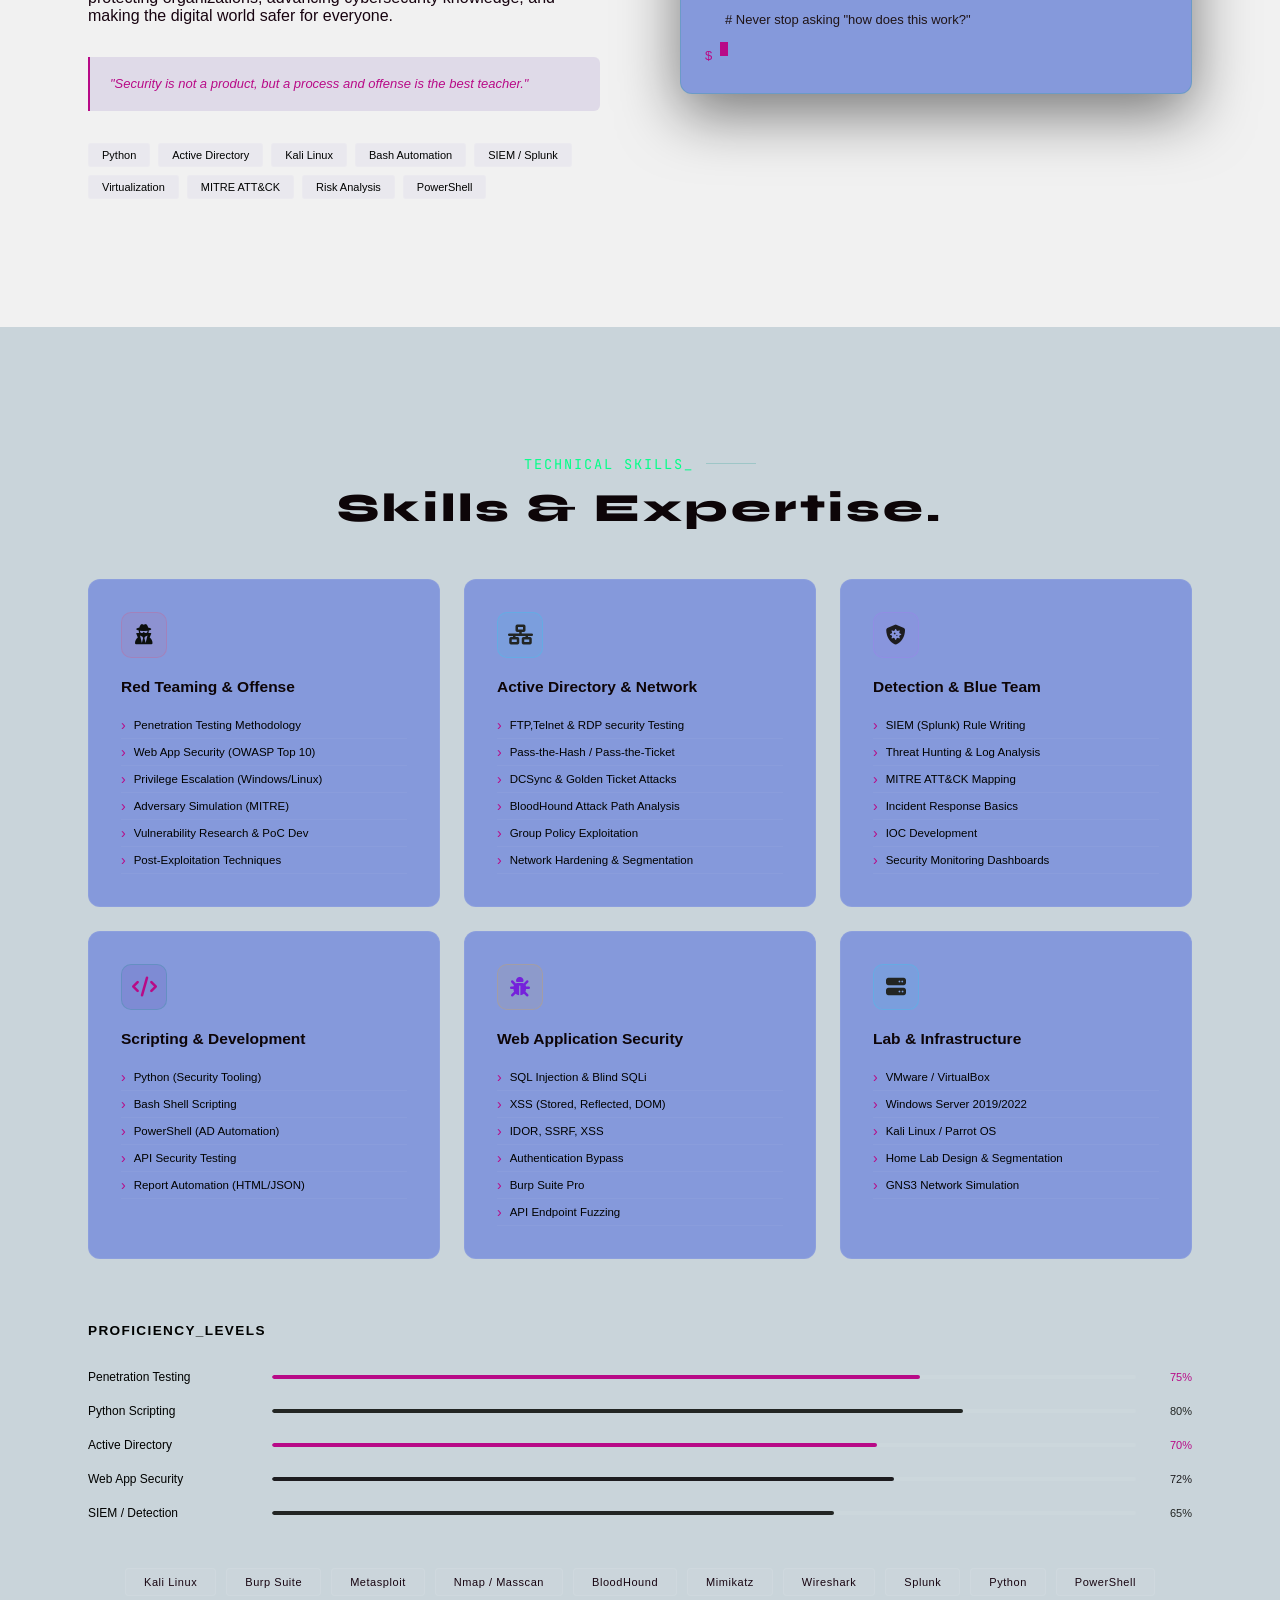
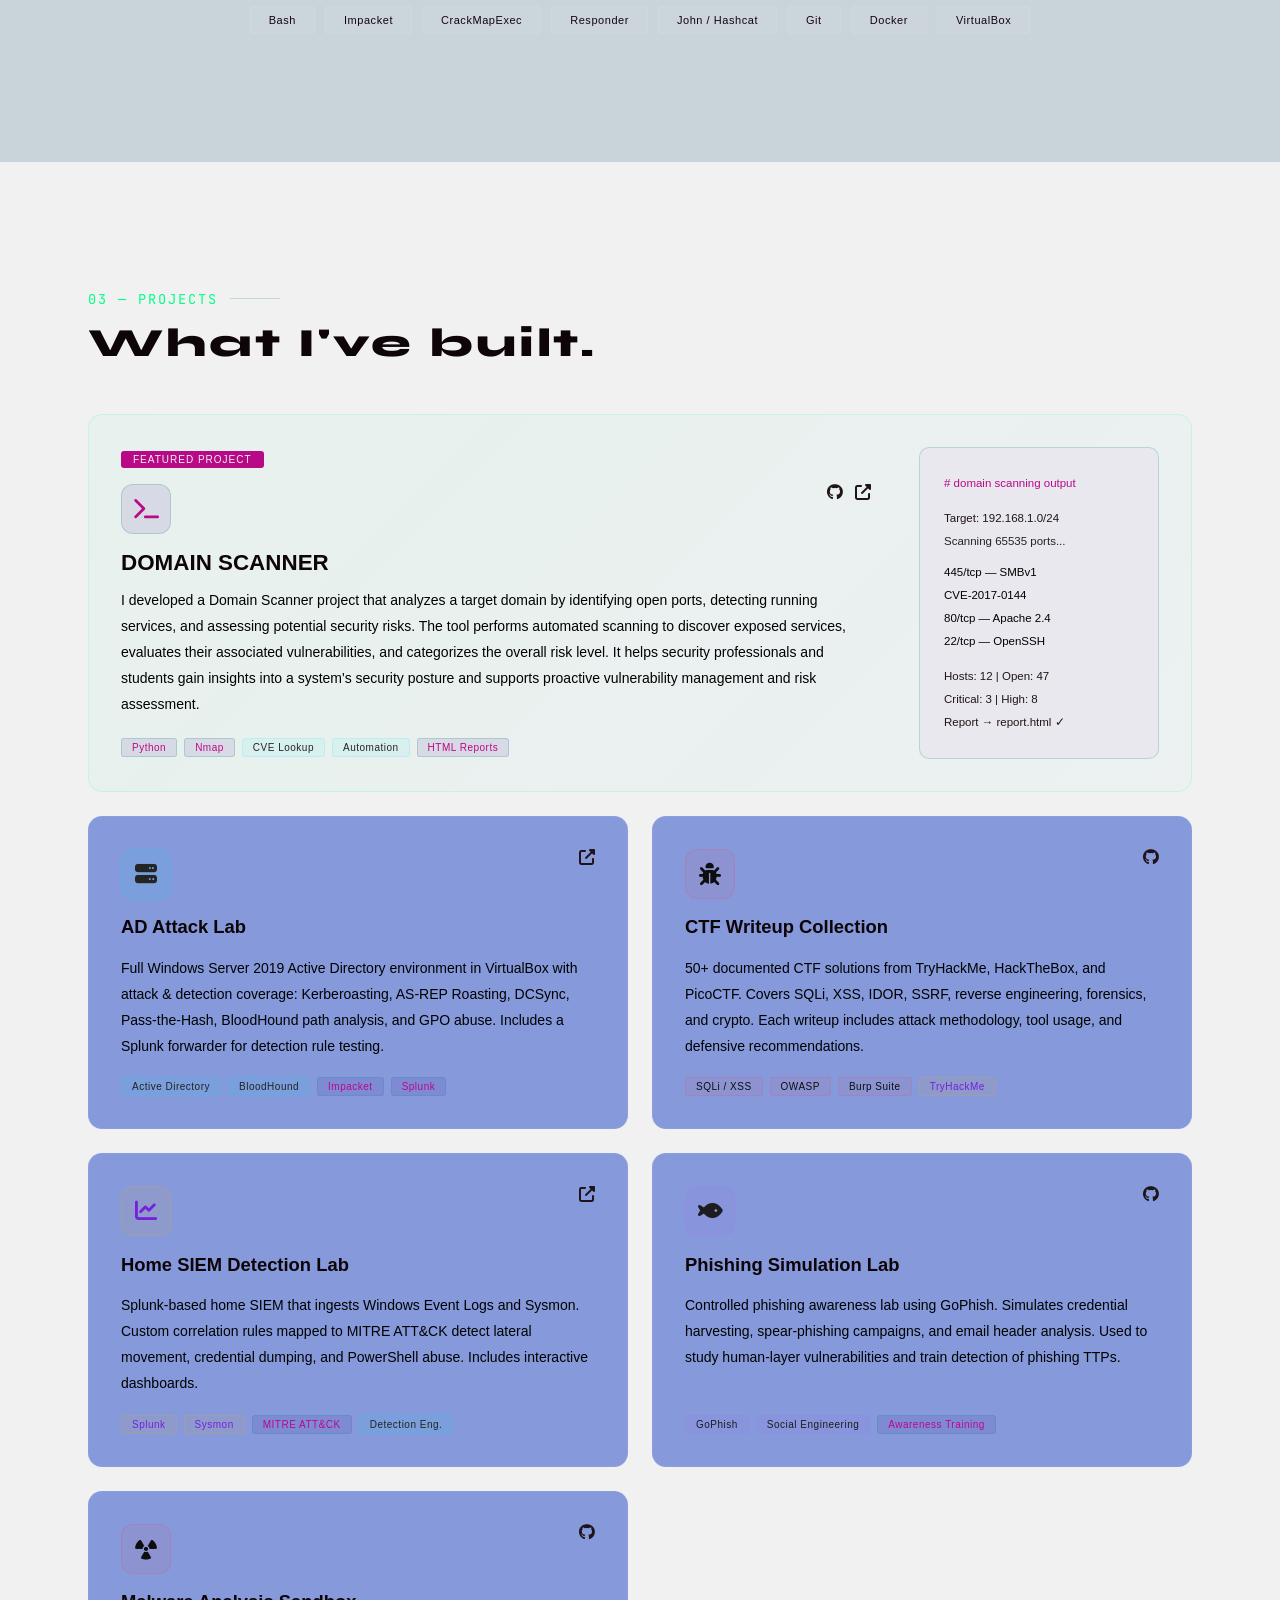
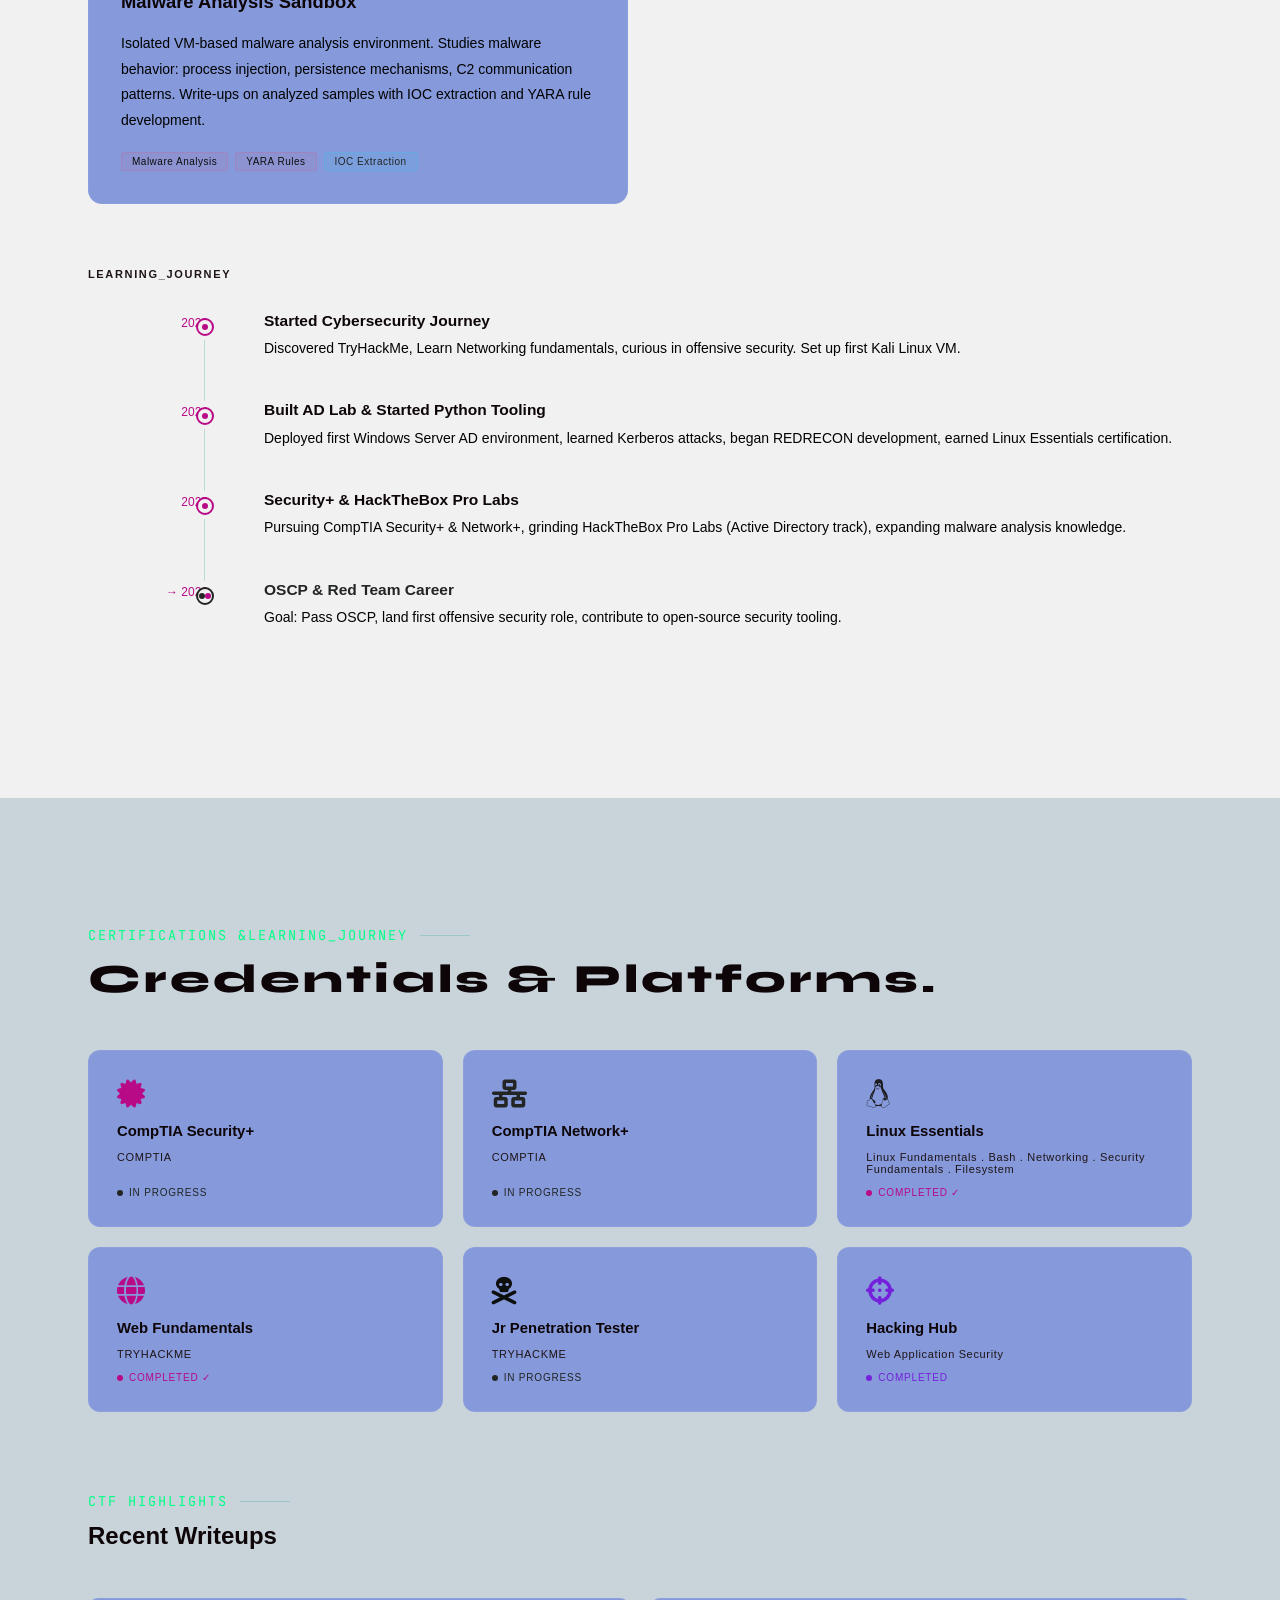
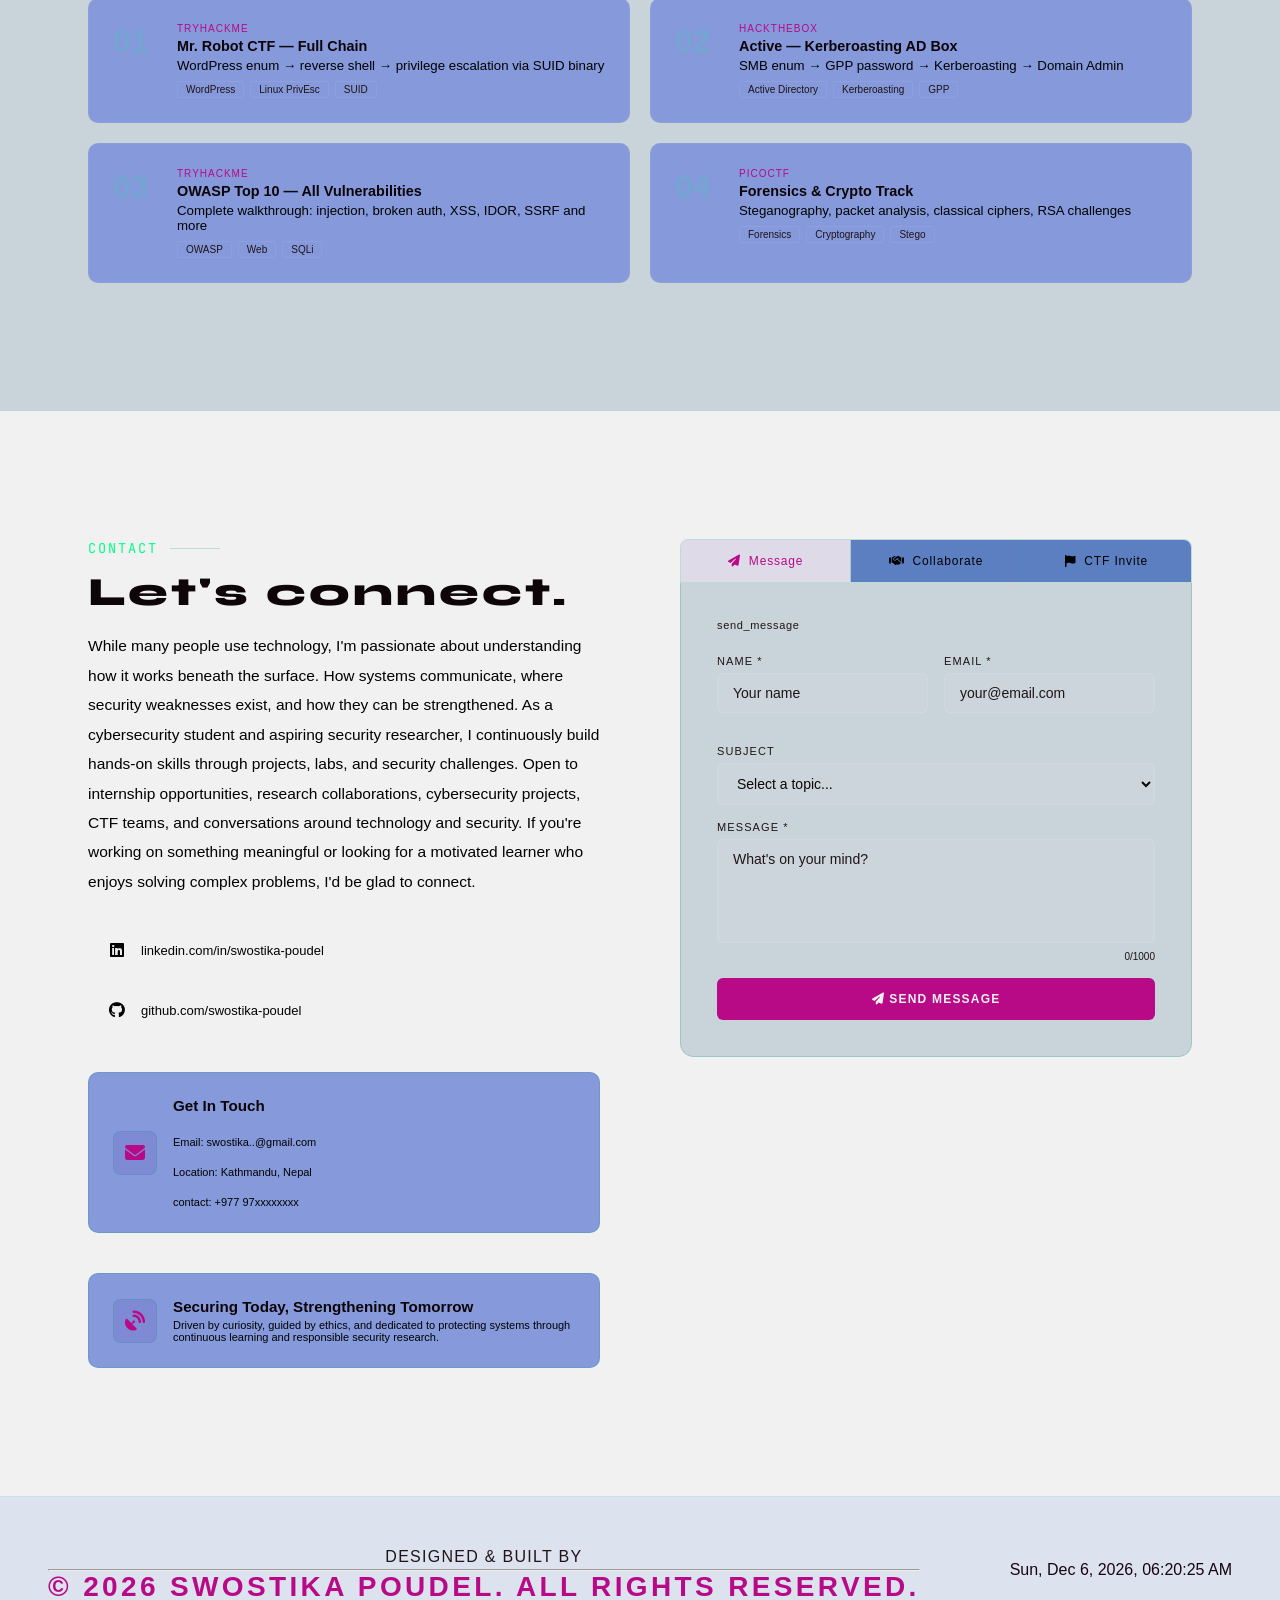
==== commit f36d4fe9: "feat: folder structure changed" ====
--- a/index.html
+++ b/index.html
@@ -7,8 +7,8 @@
 <meta name="description" content="Cybersecurity portfolio of Swostika Poudel — ethical hacker, red team enthusiast, and security researcher from Kathmandu.">
 <link href="https://fonts.googleapis.com/css2?family=Syne:wght@400;500;600;700;800&family=JetBrains+Mono:wght@300;400;500;700&display=swap" rel="stylesheet">
 <link rel="stylesheet" href="https://cdnjs.cloudflare.com/ajax/libs/font-awesome/6.5.1/css/all.min.css">
-<link rel="stylesheet" href="../assets/css/main.css">
-<link rel="stylesheet" href="../assets/css/about.css">
+<link rel="stylesheet" href="assets/css/main.css">
+<link rel="stylesheet" href="assets/css/about.css">
 </head>
 <body>
 
@@ -75,7 +75,7 @@
         <div class="photo-corner tr"></div>
         <div class="photo-corner bl"></div>
         <div class="photo-corner br"></div> -->
-       <img src="../assets/images/portfolio.png" alt="Swostika Poudel">
+       <img src="assets/images/portfolio.png" alt="Swostika Poudel">
       </div>
 
       <div class="stats-row">
@@ -88,7 +88,7 @@
           <div class="stat-lbl">learner</div>
         </div>
         <div class="stat-box">
-          <span class="stat-num" style="font-size:1.4rem"><span class="g">cybsersecurity</span></span>
+          <span class="stat-num" style="font-size:1.4rem"><span class="g">cybsersecurity</span>
           <div class="stat-lbl">Enthusiast_</div>
         </div>
       </div>
@@ -192,7 +192,7 @@
         <div class="skill-ico ico-c"><i class="fas fa-network-wired"></i></div>
         <div class="skill-name">Active Directory &amp; Network</div>
         <ul class="skill-list">
-          <li>Kerberoasting &amp; AS-REP Roasting</li>
+          <li>FTP,Telnet  &amp; RDP security Testing </li>
           <li>Pass-the-Hash / Pass-the-Ticket</li>
           <li>DCSync &amp; Golden Ticket Attacks</li>
           <li>BloodHound Attack Path Analysis</li>
@@ -590,7 +590,7 @@
           </div>
           <div class="avail-text">
             <h4>Get In Touch</h4> <br>
-            <p>Email: swostika6789@gmail.com</p> <br>
+            <p>Email: swostika..@gmail.com</p> <br>
             <p>Location: Kathmandu, Nepal</p>  <br>
             <p>contact: +977 97xxxxxxxx</p>
           </div>
@@ -727,7 +727,7 @@
   <div class="foot-middle" id="footer-time"></div>
 </footer>
 
-<script src="../assets/js/main.js"></script>
-<script src="../assets/js/about.js"></script>
+<script src="assets/js/main.js"></script>
+<script src="assets/js/about.js"></script>
 </body>
 </html>
--- a/assets/css/about.css
+++ b/assets/css/about.css
@@ -1,13 +1,13 @@
 /* Extra typography used inside the About section (loaded AFTER main.css) */
 .sec-title{
-    font-family: 'Syne', monospace;
+    font-family: 'Syne', sans-serif;
     font-size: 2rem;
     font-weight: 800;
     line-height: 1.2;
     letter-spacing: 3px;
 }
 .about-body{
-    font-family: 'Inter',monospace;
+    font-family: 'Inter',sans-serif;
     font-size: 3rem;
     line-height: 1.7;
     color: #b8c5d6;
@@ -16,9 +16,9 @@
 }
 .about-body h5{
     font-family: 'Syne', sans-serif;
-    font-size: 1.2rem;
+    font-size: 1.5rem;
     font-weight: 600;
-    color: #00ff88;
+    color: #5042b9;
     margin-bottom: 12px;
     letter-spacing: 0.5px;
 }
@@ -45,7 +45,7 @@
 
 
 .sec-label{
-    font-family: 'JetBrains Mono', monospace;
+    font-family: 'JetBrains Mono', sans-serif;
     font-size: 0.85rem;
     letter-spacing: 2px;
     text-transform: uppercase;
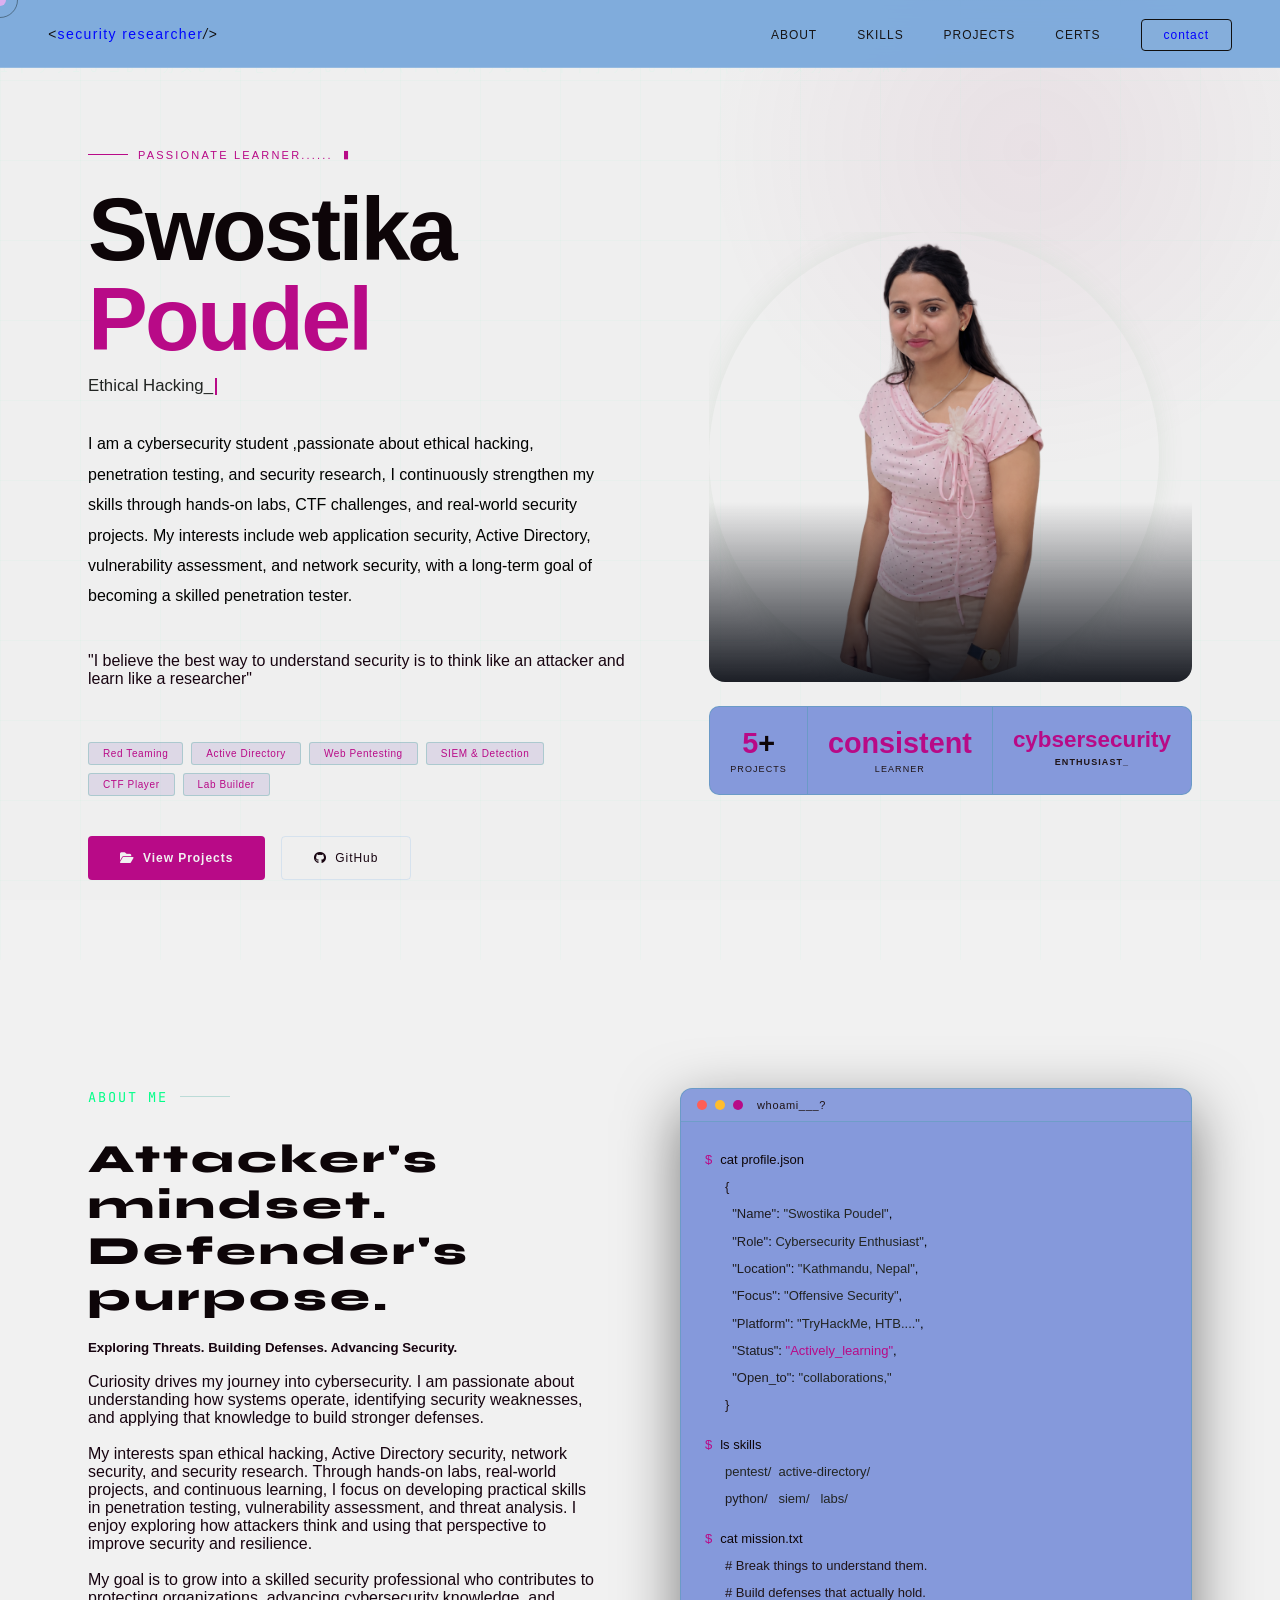
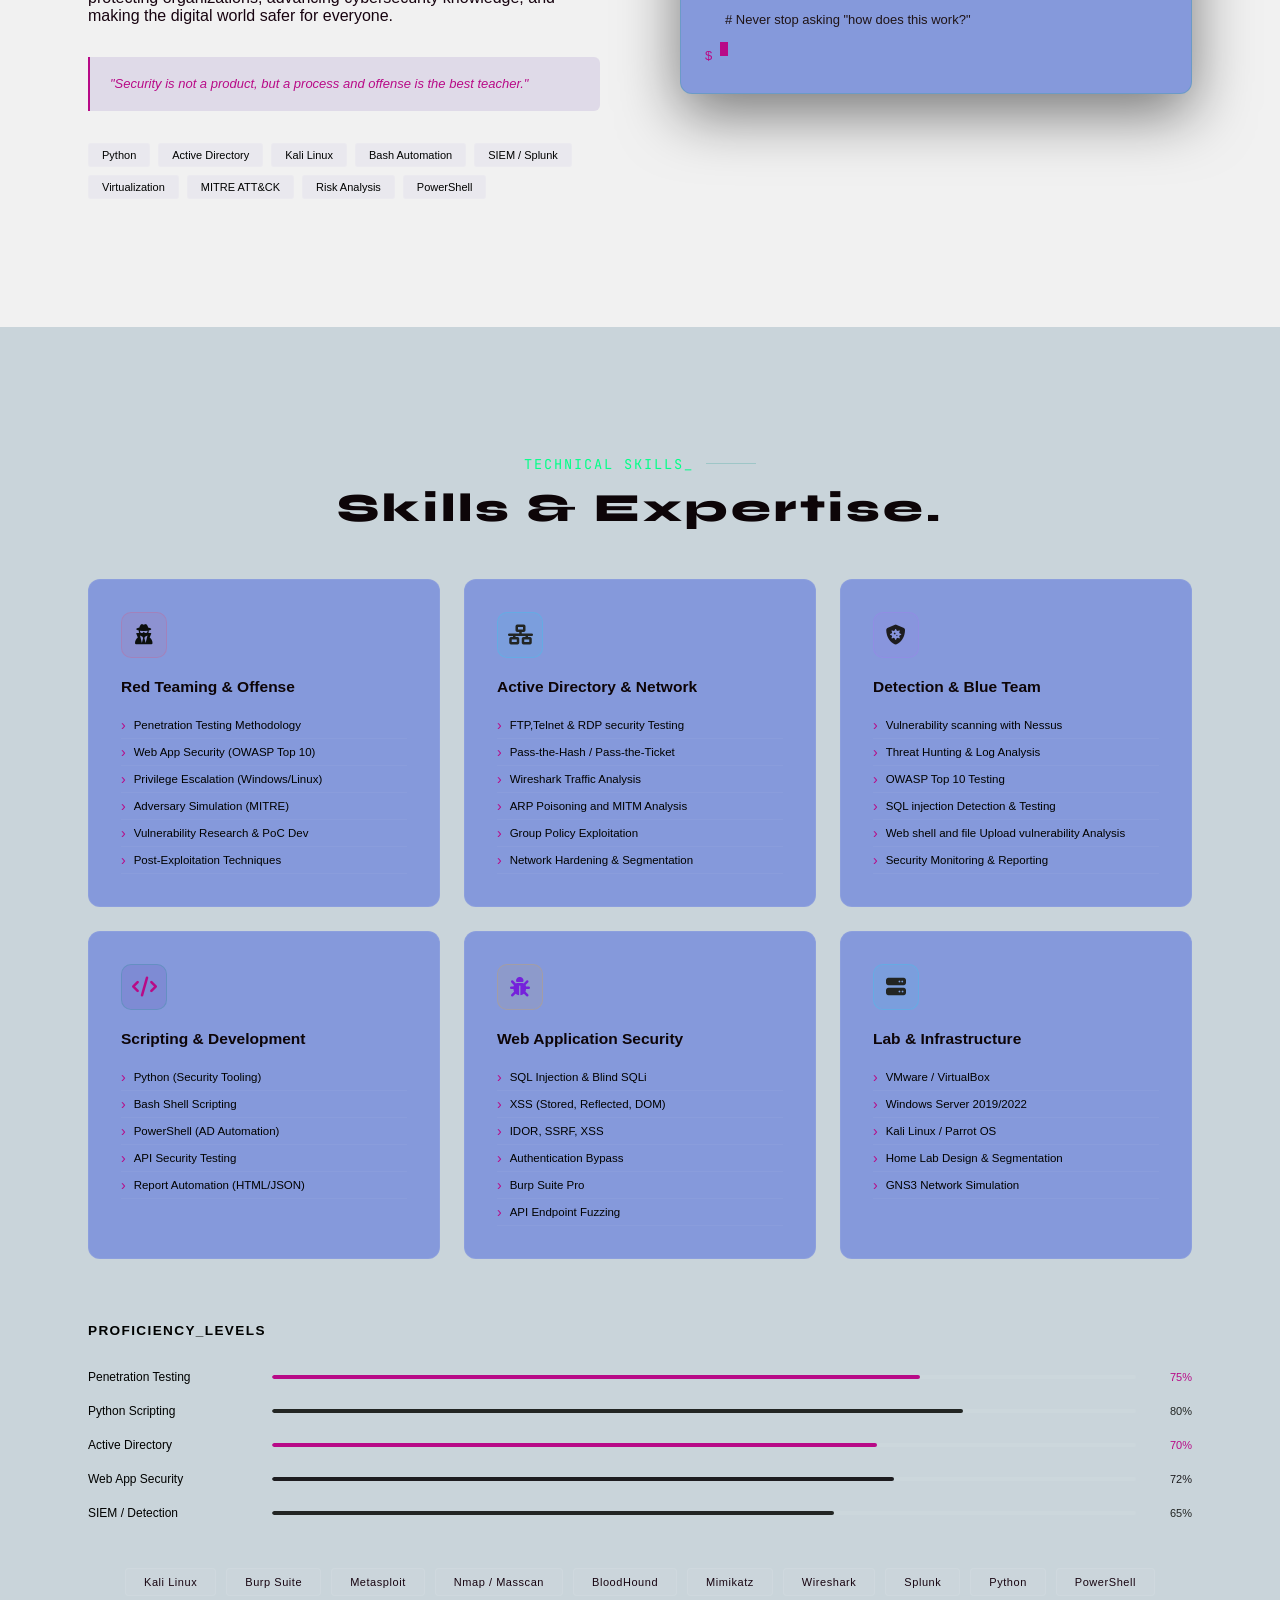
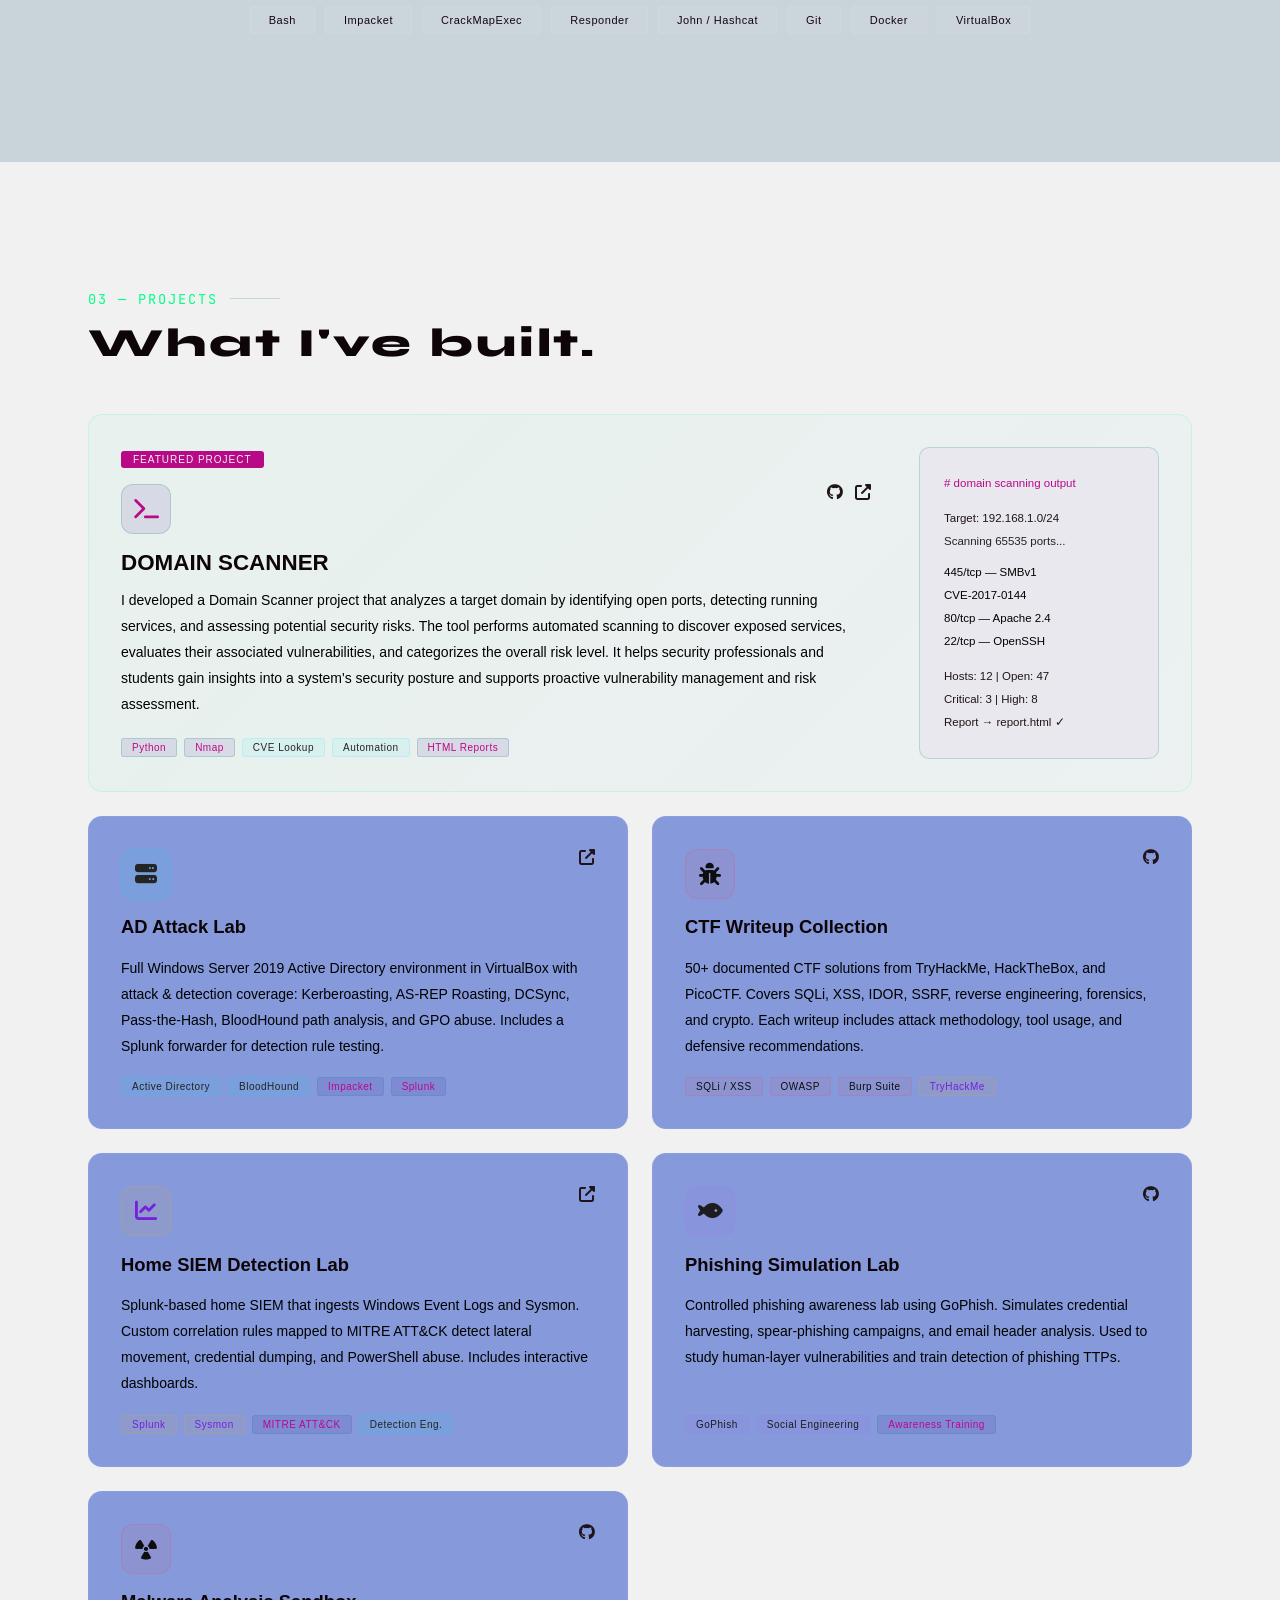
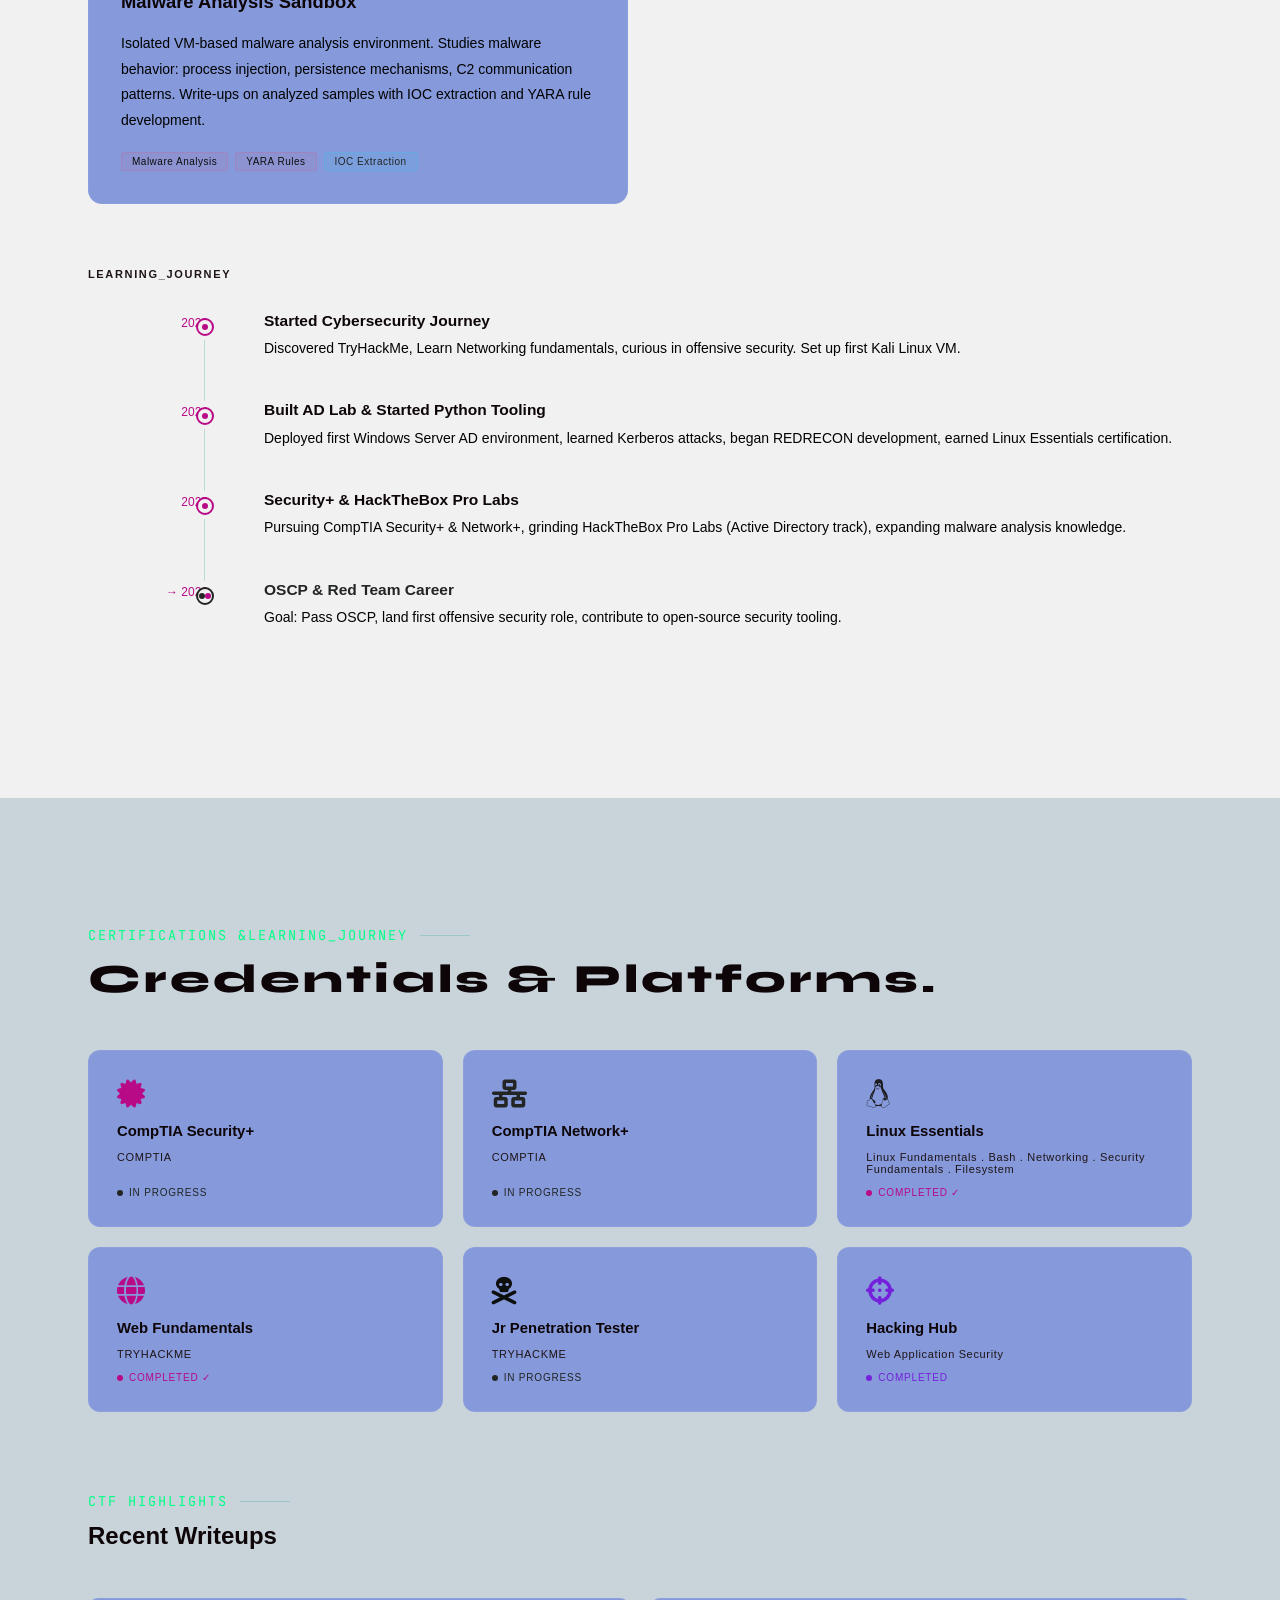
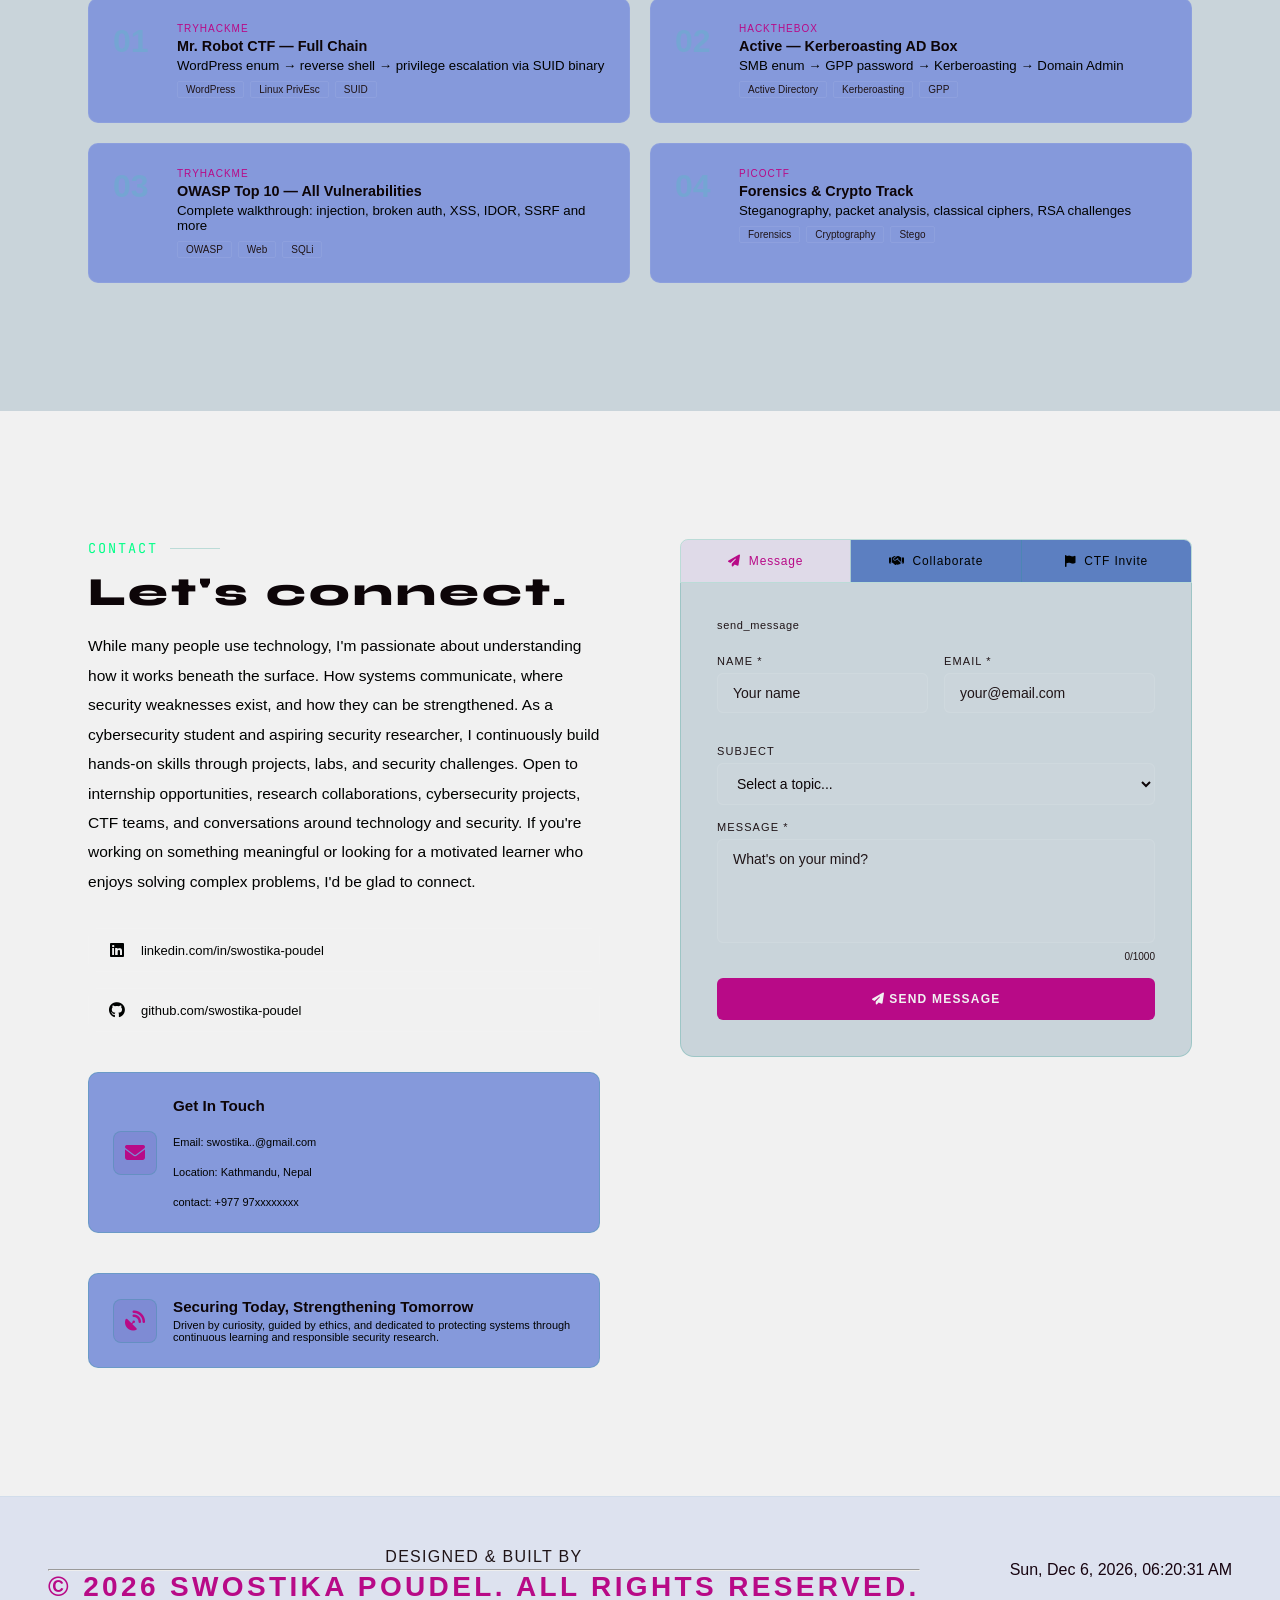
==== commit 3beff541: "Update portfolio" ====
--- a/index.html
+++ b/index.html
@@ -194,8 +194,8 @@
         <ul class="skill-list">
           <li>FTP,Telnet  &amp; RDP security Testing </li>
           <li>Pass-the-Hash / Pass-the-Ticket</li>
-          <li>DCSync &amp; Golden Ticket Attacks</li>
-          <li>BloodHound Attack Path Analysis</li>
+          <li>Wireshark Traffic Analysis</li>
+          <li>ARP Poisoning and MITM Analysis</li>
           <li>Group Policy Exploitation</li>
           <li>Network Hardening &amp; Segmentation</li>
         </ul>
@@ -204,12 +204,12 @@
         <div class="skill-ico ico-p"><i class="fas fa-shield-virus"></i></div>
         <div class="skill-name">Detection &amp; Blue Team</div>
         <ul class="skill-list">
-          <li>SIEM (Splunk) Rule Writing</li>
+          <li>Vulnerability scanning with Nessus</li>
           <li>Threat Hunting &amp; Log Analysis</li>
-          <li>MITRE ATT&amp;CK Mapping</li>
-          <li>Incident Response Basics</li>
-          <li>IOC Development</li>
-          <li>Security Monitoring Dashboards</li>
+          <li>OWASP Top 10 Testing</li>
+          <li>SQL injection Detection & Testing</li>
+          <li>Web shell and file Upload vulnerability Analysis</li>
+          <li>Security Monitoring & Reporting</li>
         </ul>
       </div>
       <div class="skill-card reveal" style="transition-delay:0.1s">
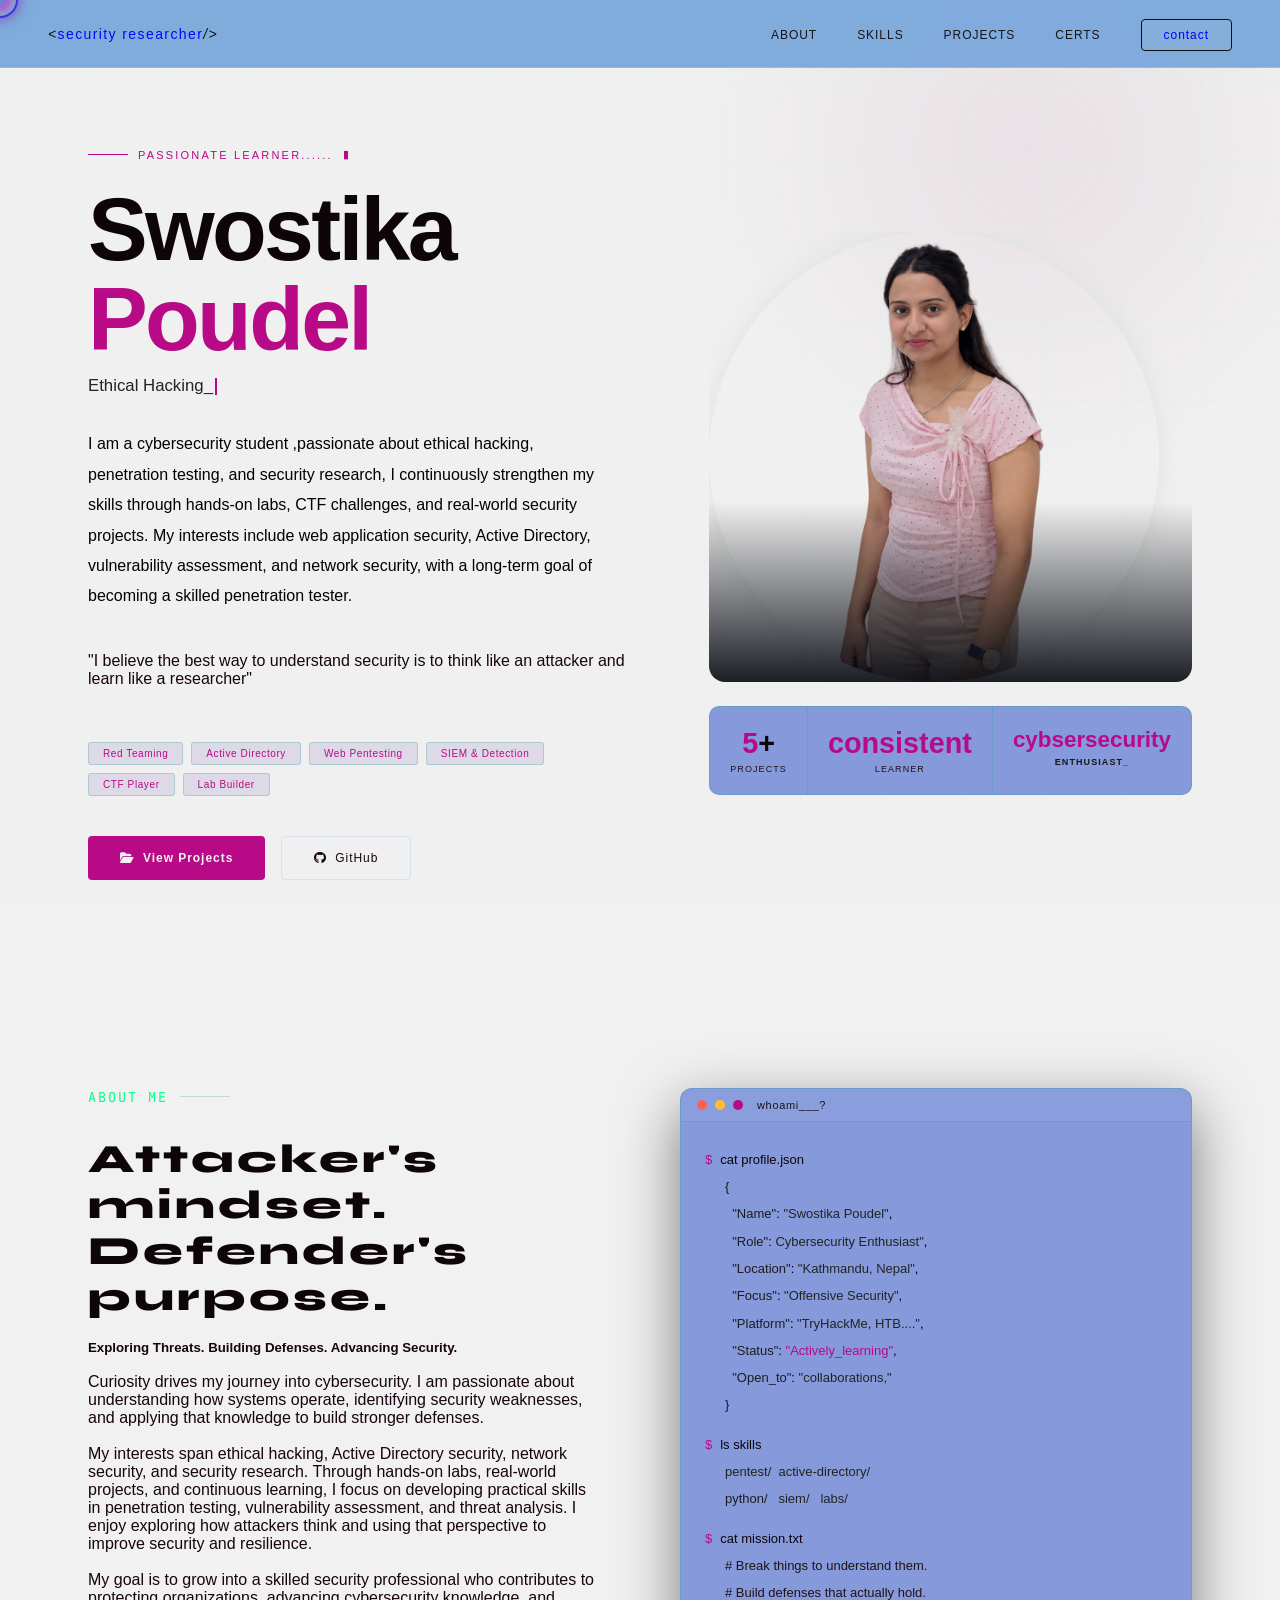
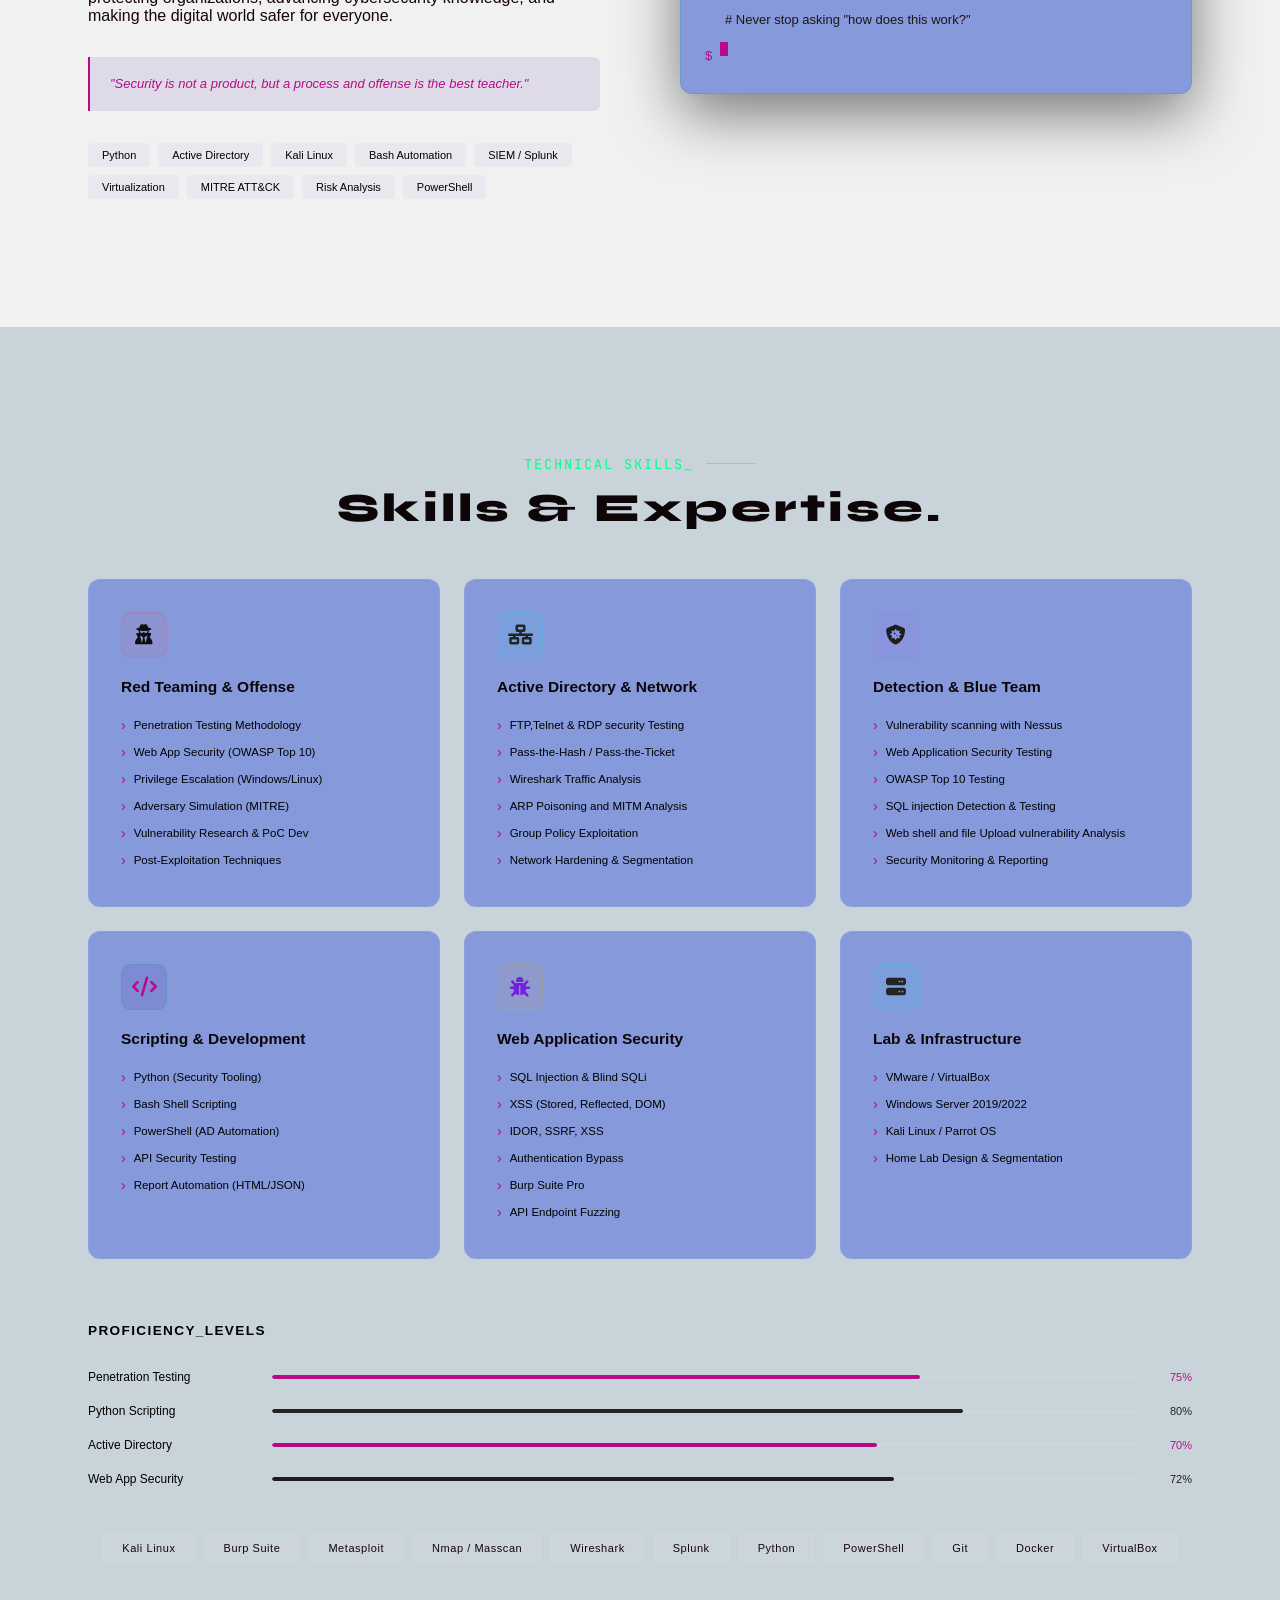
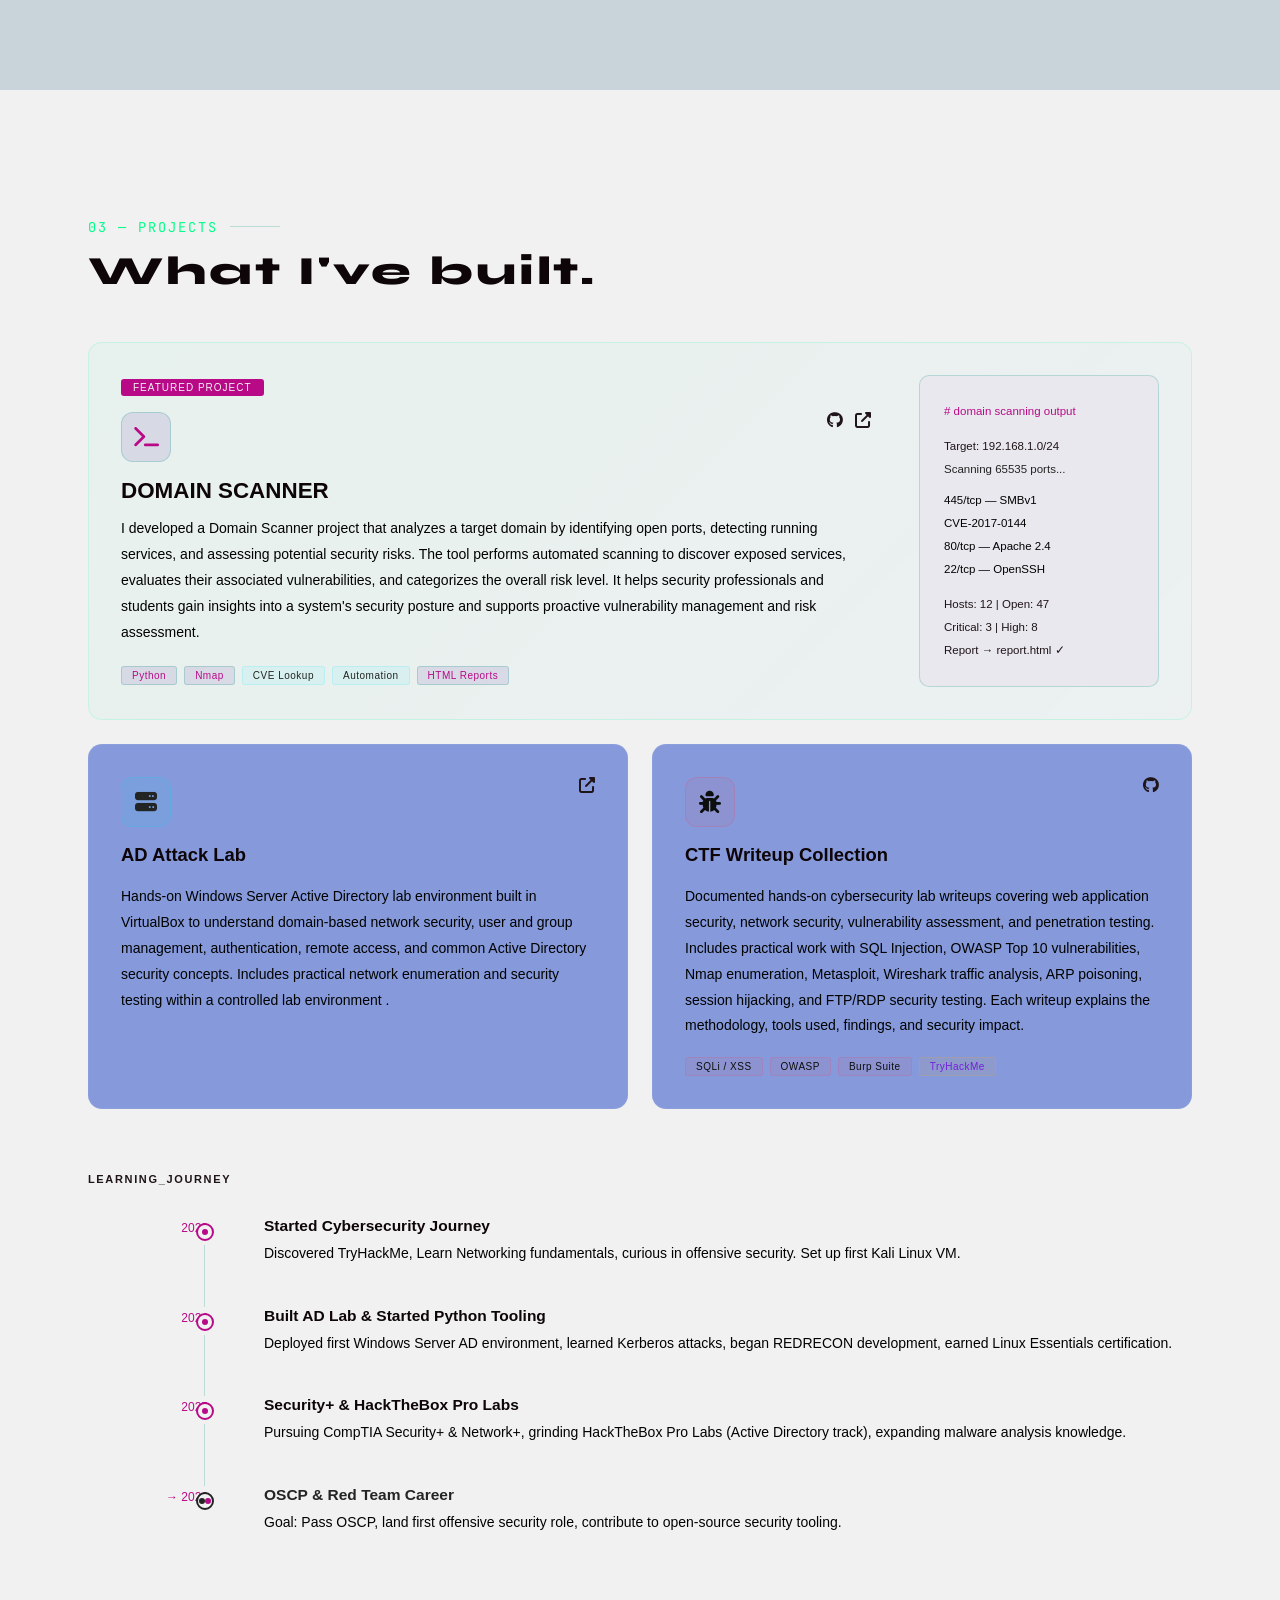
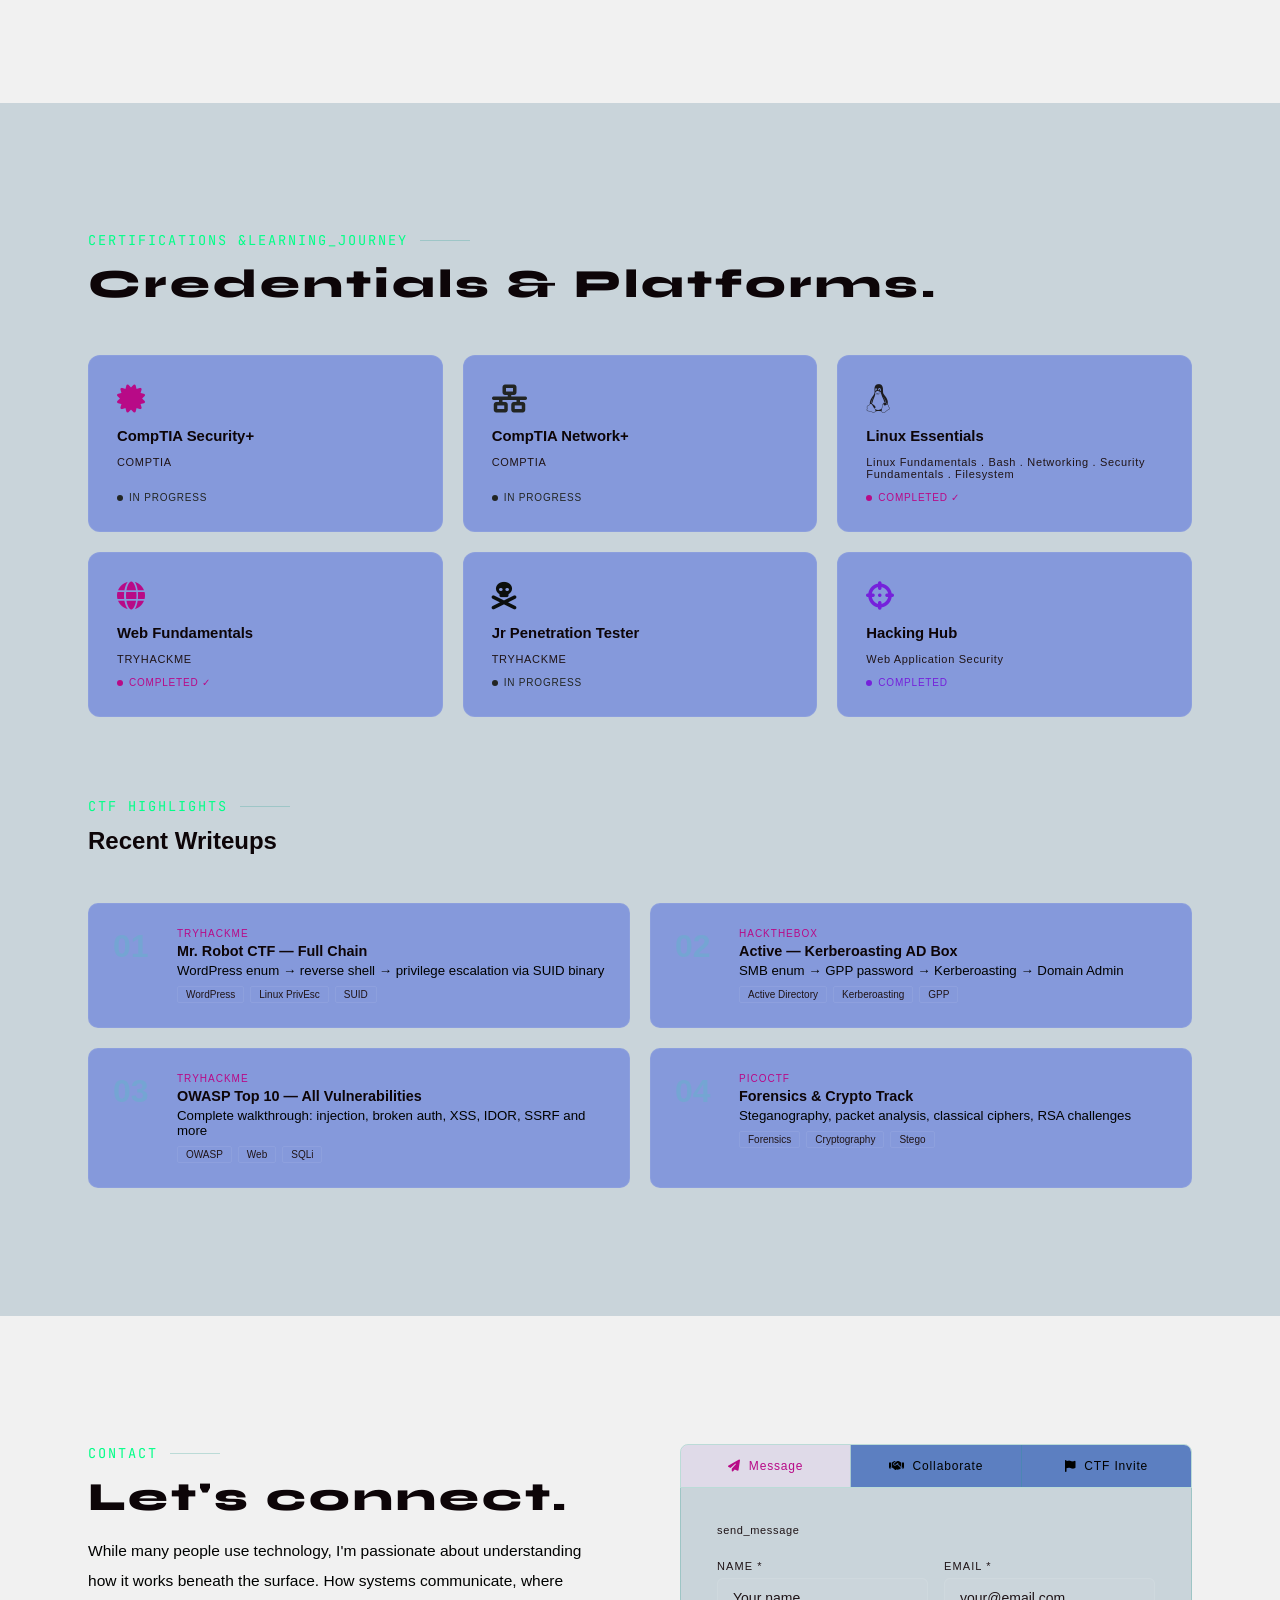
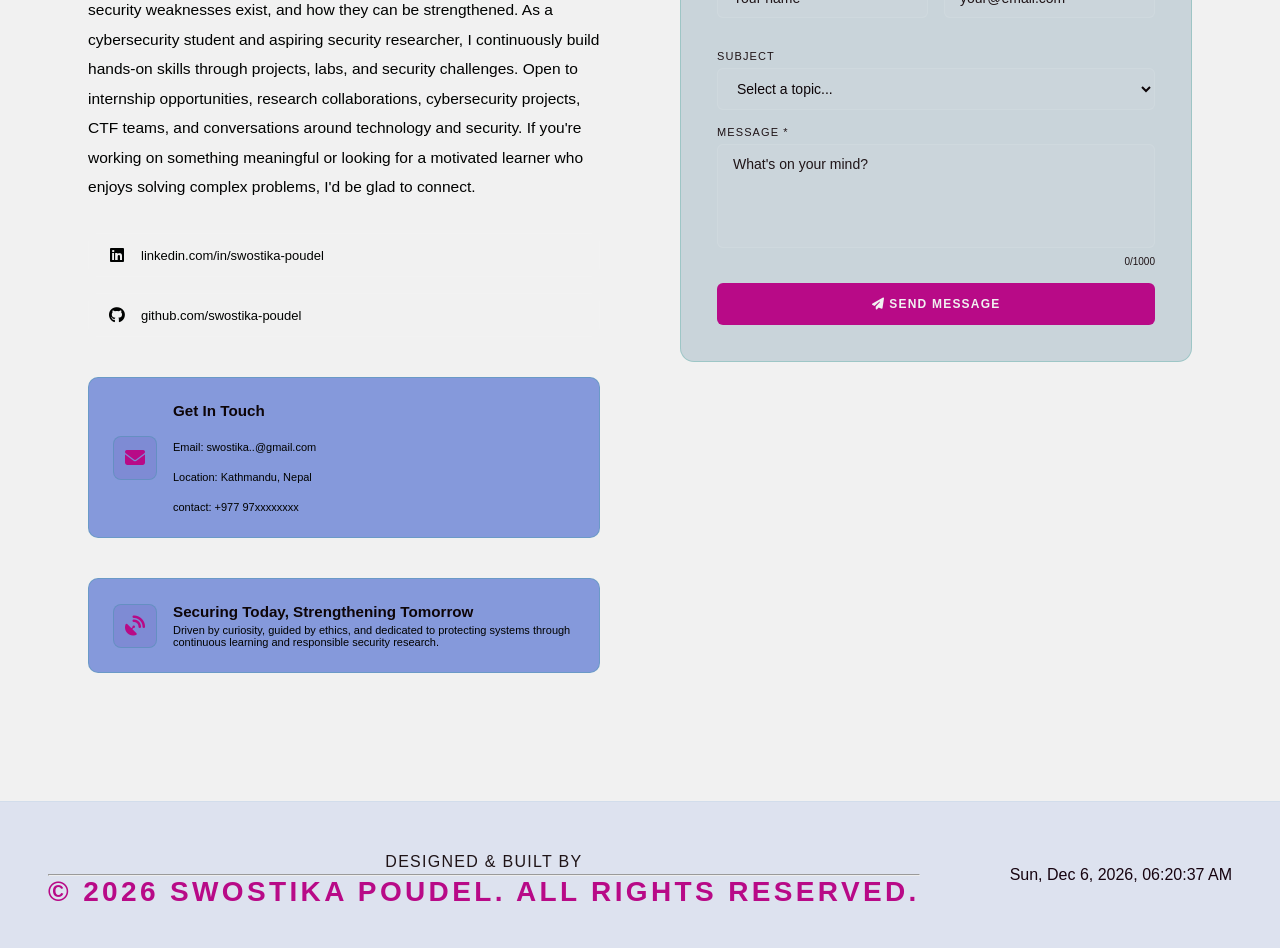
==== commit 2c508645: "update portfolio" ====
--- a/index.html
+++ b/index.html
@@ -205,7 +205,8 @@
         <div class="skill-name">Detection &amp; Blue Team</div>
         <ul class="skill-list">
           <li>Vulnerability scanning with Nessus</li>
-          <li>Threat Hunting &amp; Log Analysis</li>
+          <!-- <li>Threat Hunting &amp; Log Analysis</li> -->
+           <li>Web Application Security Testing</li>
           <li>OWASP Top 10 Testing</li>
           <li>SQL injection Detection & Testing</li>
           <li>Web shell and file Upload vulnerability Analysis</li>
@@ -243,7 +244,7 @@
           <li>Windows Server 2019/2022</li>
           <li>Kali Linux / Parrot OS</li>
           <li>Home Lab Design &amp; Segmentation</li>
-          <li>GNS3 Network Simulation</li>
+          <!-- <li>GNS3 Network Simulation</li> -->
         </ul>
       </div>
     </div>
@@ -270,11 +271,11 @@
         <div class="sb-track"><div class="sb-fill purple" data-w="72"></div></div>
         <div class="sb-pct" style="color:var(--purple)">72%</div>
       </div>
-      <div class="skill-bar-row">
-        <div class="sb-label">SIEM / Detection</div>
-        <div class="sb-track"><div class="sb-fill cyan" data-w="65"></div></div>
+      <!-- <div class="skill-bar-row">
+        <!-- <div class="sb-label">SIEM / Detection</div> -->
+        <!-- <div class="sb-track"><div class="sb-fill cyan" data-w="65"></div></div>
         <div class="sb-pct" style="color:var(--cyan)">65%</div>
-      </div>
+      </div> --> 
     </div>
 
     <div class="tools-row reveal">
@@ -282,17 +283,17 @@
       <span class="tbadge">Burp Suite</span>
       <span class="tbadge">Metasploit</span>
       <span class="tbadge">Nmap / Masscan</span>
-      <span class="tbadge">BloodHound</span>
-      <span class="tbadge">Mimikatz</span>
+      <!-- <span class="tbadge">BloodHound</span> -->
+      <!-- <span class="tbadge">Mimikatz</span> -->
       <span class="tbadge">Wireshark</span>
       <span class="tbadge">Splunk</span>
       <span class="tbadge">Python</span>
       <span class="tbadge">PowerShell</span>
-      <span class="tbadge">Bash</span>
-      <span class="tbadge">Impacket</span>
-      <span class="tbadge">CrackMapExec</span>
+      <!-- <span class="tbadge">Bash</span> -->
+      <!-- <span class="tbadge">Impacket</span> -->
+      <!-- <span class="tbadge">CrackMapExec</span>
       <span class="tbadge">Responder</span>
-      <span class="tbadge">John / Hashcat</span>
+      <span class="tbadge">John / Hashcat</span> -->
       <span class="tbadge">Git</span>
       <span class="tbadge">Docker</span>
       <span class="tbadge">VirtualBox</span>
@@ -354,14 +355,13 @@
           <div class="proj-links"><a href="#"><i class="fas fa-external-link-alt"></i></a></div>
         </div>
         <div class="proj-name">AD Attack Lab</div>
-        <p class="proj-desc">
-          Full Windows Server 2019 Active Directory environment in VirtualBox with attack &amp; detection coverage: Kerberoasting, AS-REP Roasting, DCSync, Pass-the-Hash, BloodHound path analysis, and GPO abuse. Includes a Splunk forwarder for detection rule testing.
-        </p>
+        <p class="proj-desc">Hands-on Windows Server Active Directory lab environment built in VirtualBox to understand domain-based network security, user and group management, authentication, remote access, and common Active Directory security concepts. Includes practical network enumeration and security testing within a controlled lab environment
+. </p>
         <div class="proj-tags">
-          <span class="ptag ptag-c">Active Directory</span>
-          <span class="ptag ptag-c">BloodHound</span>
-          <span class="ptag ptag-g">Impacket</span>
-          <span class="ptag ptag-g">Splunk</span>
+          <!-- <span class="ptag ptag-c">Active Directory</span> -->
+          <!-- <span class="ptag ptag-c">BloodHound</span> -->
+          <!-- <span class="ptag ptag-g">Impacket</span>
+          <span class="ptag ptag-g">Splunk</span> -->
         </div>
       </div>
 
@@ -372,7 +372,8 @@
         </div>
         <div class="proj-name">CTF Writeup Collection</div>
         <p class="proj-desc">
-          50+ documented CTF solutions from TryHackMe, HackTheBox, and PicoCTF. Covers SQLi, XSS, IDOR, SSRF, reverse engineering, forensics, and crypto. Each writeup includes attack methodology, tool usage, and defensive recommendations.
+          Documented hands-on cybersecurity lab writeups covering web application security, network security, vulnerability assessment, and penetration testing. Includes practical work with SQL Injection, OWASP Top 10 vulnerabilities, Nmap enumeration, Metasploit, Wireshark traffic analysis, ARP poisoning, session hijacking, and FTP/RDP security testing. Each writeup explains the methodology, tools used, findings, and security impact.
+
         </p>
         <div class="proj-tags">
           <span class="ptag ptag-r">SQLi / XSS</span>
@@ -382,12 +383,12 @@
         </div>
       </div>
 
-      <div class="proj-card reveal" style="transition-delay:0.2s">
+      <!-- <div class="proj-card reveal" style="transition-delay:0.2s">
         <div class="proj-top">
           <div class="proj-ico ico-a"><i class="fas fa-chart-line"></i></div>
           <div class="proj-links"><a href="#"><i class="fas fa-external-link-alt"></i></a></div>
-        </div>
-        <div class="proj-name">Home SIEM Detection Lab</div>
+        </div> -->
+        <!-- <div class="proj-name">Home SIEM Detection Lab</div>
         <p class="proj-desc">
           Splunk-based home SIEM that ingests Windows Event Logs and Sysmon. Custom correlation rules mapped to MITRE ATT&amp;CK detect lateral movement, credential dumping, and PowerShell abuse. Includes interactive dashboards.
         </p>
@@ -397,9 +398,9 @@
           <span class="ptag ptag-g">MITRE ATT&amp;CK</span>
           <span class="ptag ptag-c">Detection Eng.</span>
         </div>
-      </div>
-
-      <div class="proj-card reveal">
+      </div> -->
+
+      <!-- <div class="proj-card reveal">
         <div class="proj-top">
           <div class="proj-ico ico-p"><i class="fas fa-fish"></i></div>
           <div class="proj-links"><a href="#"><i class="fab fa-github"></i></a></div>
@@ -413,9 +414,9 @@
           <span class="ptag ptag-p">Social Engineering</span>
           <span class="ptag ptag-g">Awareness Training</span>
         </div>
-      </div>
-
-      <div class="proj-card reveal" style="transition-delay:0.1s">
+      </div> -->
+
+      <!-- <div class="proj-card reveal" style="transition-delay:0.1s">
         <div class="proj-top">
           <div class="proj-ico ico-r"><i class="fas fa-radiation"></i></div>
           <div class="proj-links"><a href="#"><i class="fab fa-github"></i></a></div>
@@ -429,7 +430,7 @@
           <span class="ptag ptag-r">YARA Rules</span>
           <span class="ptag ptag-c">IOC Extraction</span>
         </div>
-      </div>
+      </div> -->
 
     </div>
 
@@ -690,11 +691,11 @@
           <div class="form-row">
             <div class="fg">
               <label>Your Name *</label>
-              <input type="text" id="msg-name" placeholder="Your name" required>
+              <input type="text" id="ctf-name" placeholder="Your name" required>
             </div>
             <div class="fg">
               <label>Email *</label>
-              <input type="email" id="msg-email" placeholder="your email">
+              <input type="email" id="ctf-email" placeholder="your email">
             </div>
           </div>
           <div class="fg">
--- a/assets/css/main.css
+++ b/assets/css/main.css
@@ -50,20 +50,36 @@
   cursor:none;
 }
 
-/* Custom cursor */
-#cursor{
-  position:fixed;width:12px;height:12px;
-  background:var(--g);border-radius:50%;
-  pointer-events:none;z-index:9999;
-  transform:translate(-50%,-50%);
-  transition:transform 0.1s;mix-blend-mode:screen;
-}
-#cursor-ring{
-  position:fixed;width:36px;height:36px;
-  border:1px solid rgba(8, 21, 17, 0.4);
-  border-radius:50%;pointer-events:none;z-index:9998;
-  transform:translate(-50%,-50%);transition:all 0.12s ease;
-}
+#cursor {
+  position: fixed;
+  width: 15px;
+  height: 15px;
+  background: #7b79d4;
+  border-radius: 50%;
+  pointer-events: none;
+  z-index: 9999;
+  transform: translate(-50%, -50%);
+  transition: transform 0.1s ease;
+  box-shadow:
+    0 0 8px #ff00a6,
+    0 0 18px rgba(255, 0, 187, 0.9);
+}
+
+#cursor-ring {
+  position: fixed;
+  width: 36px;
+  height: 36px;
+  border: 2px solid rgba(19, 40, 228, 0.85);
+  border-radius: 50%;
+  pointer-events: none;
+  z-index: 9998;
+  transform: translate(-50%, -50%);
+  transition: all 0.12s ease;
+  box-shadow:
+    0 0 10px rgba(186, 13, 142, 0.5),
+    0 0 20px rgba(21, 0, 255, 0.25);
+}
+
 
 /* Scrollbar */
 ::-webkit-scrollbar{width:3px;}
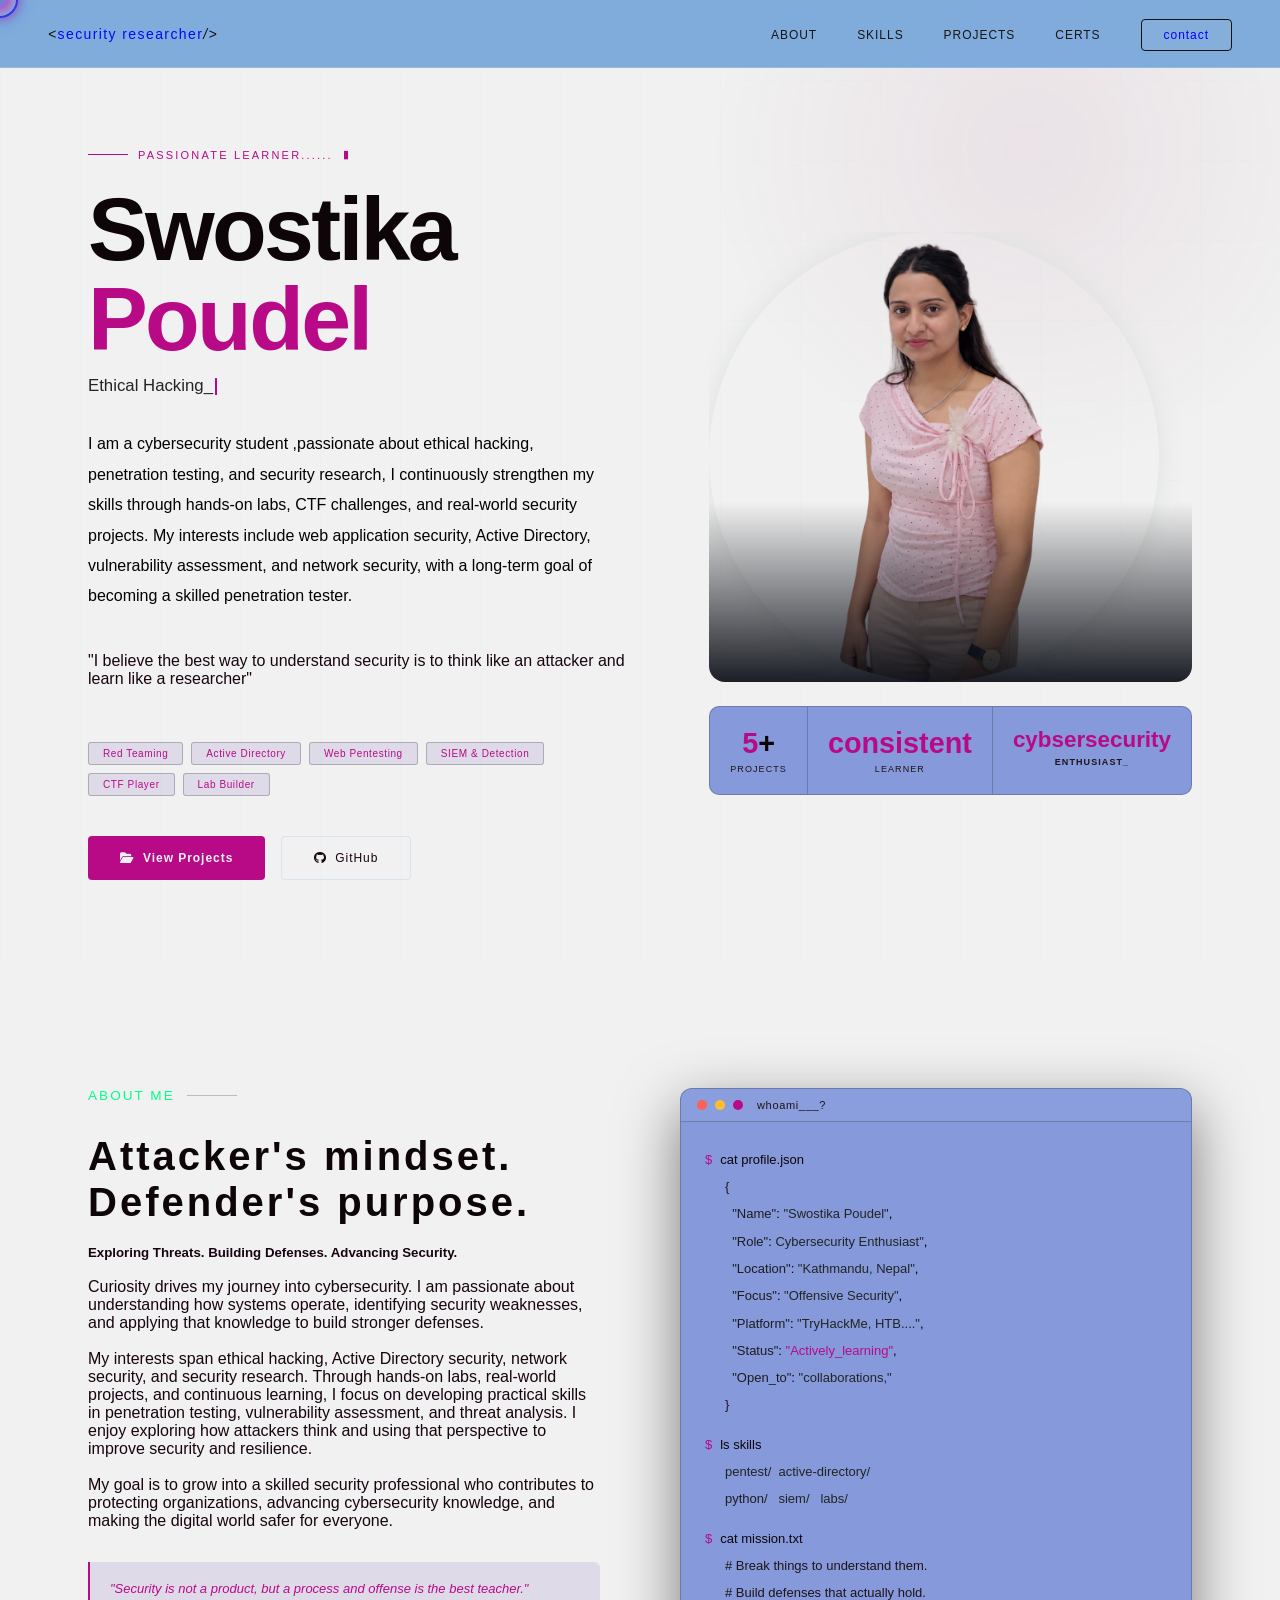
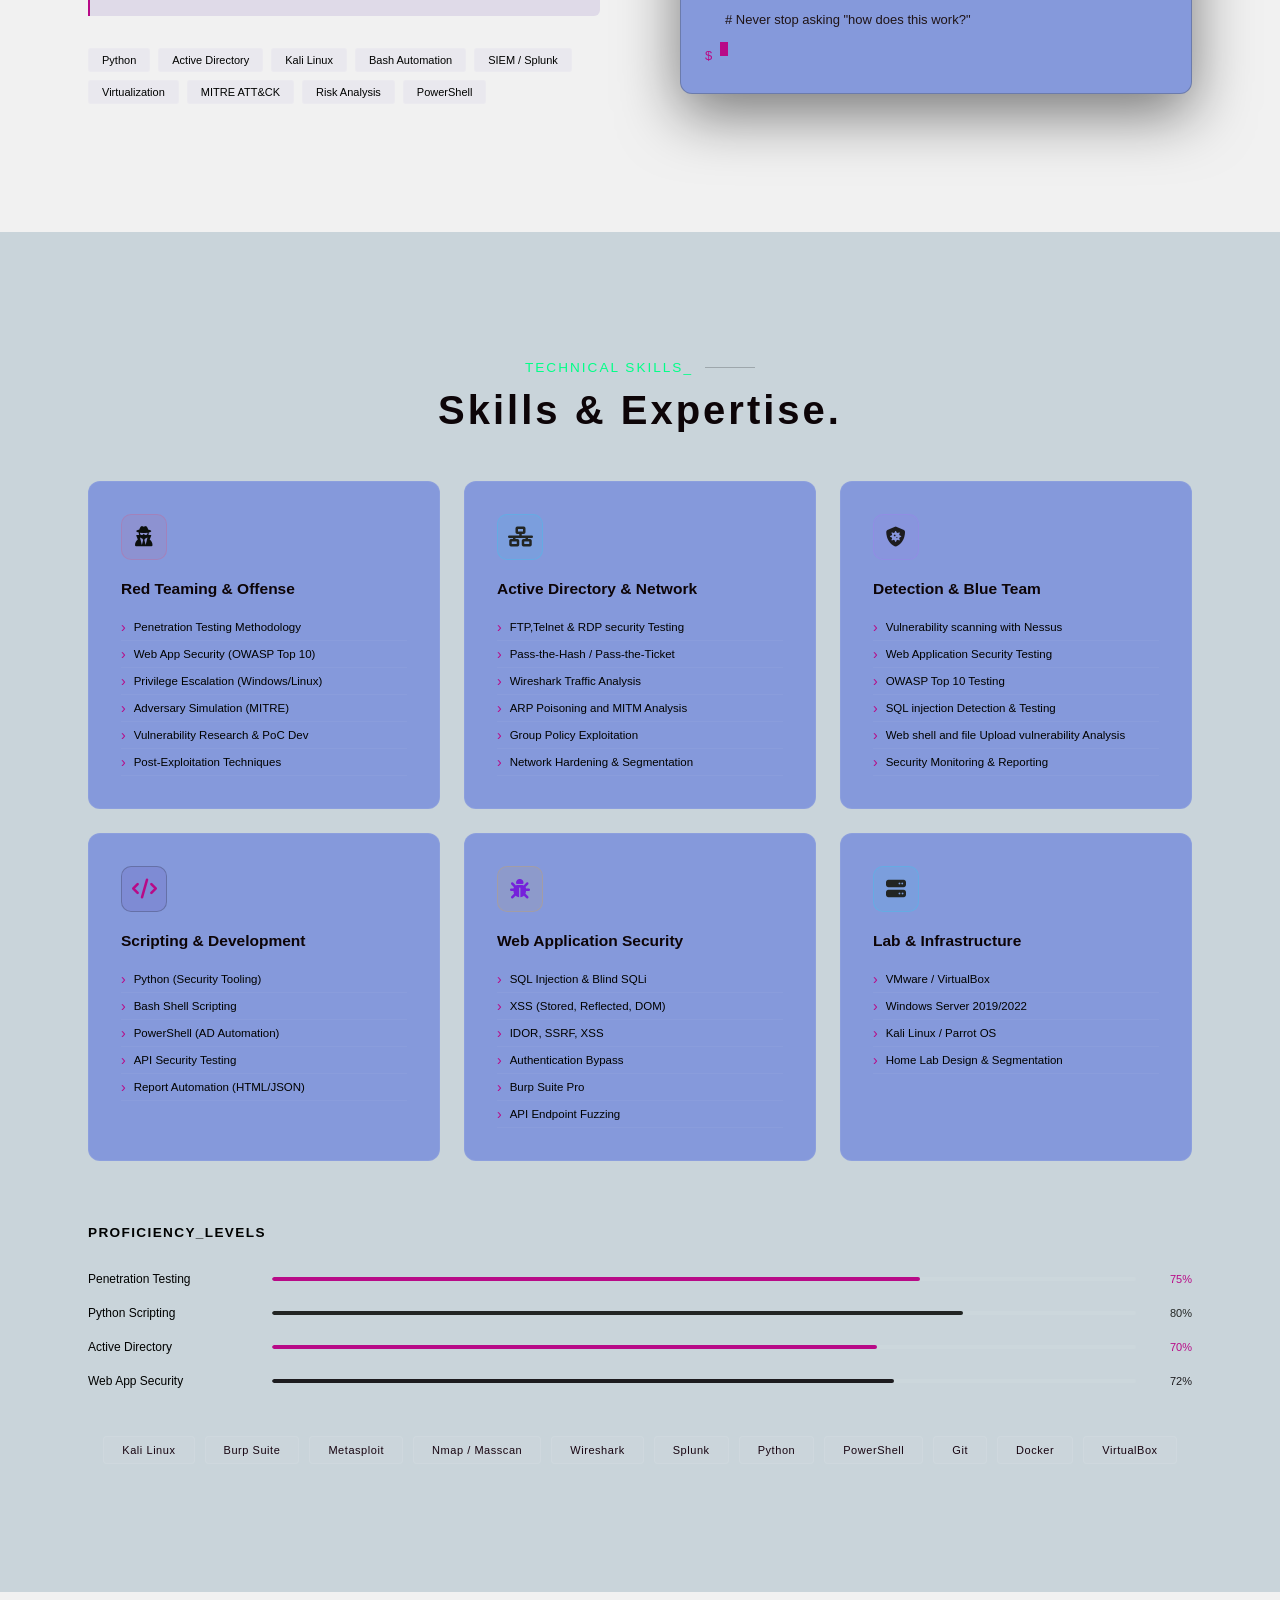
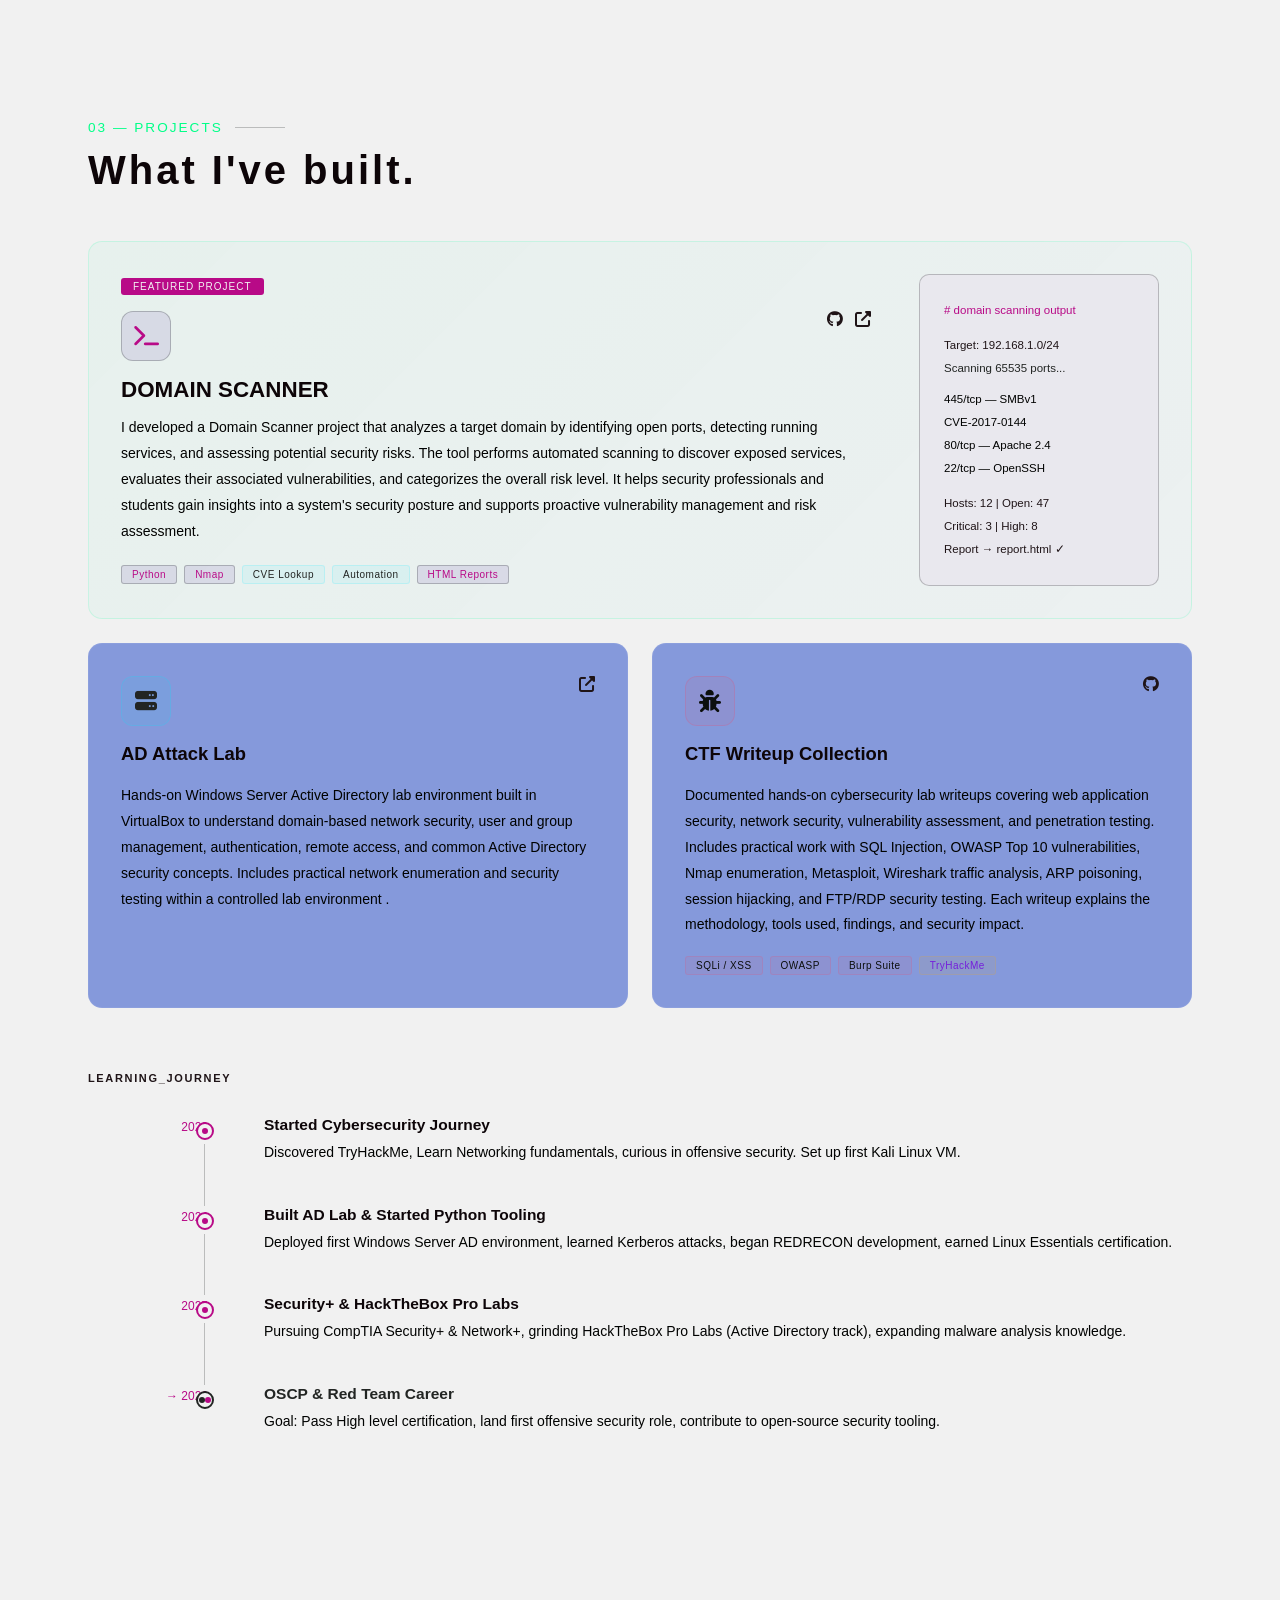
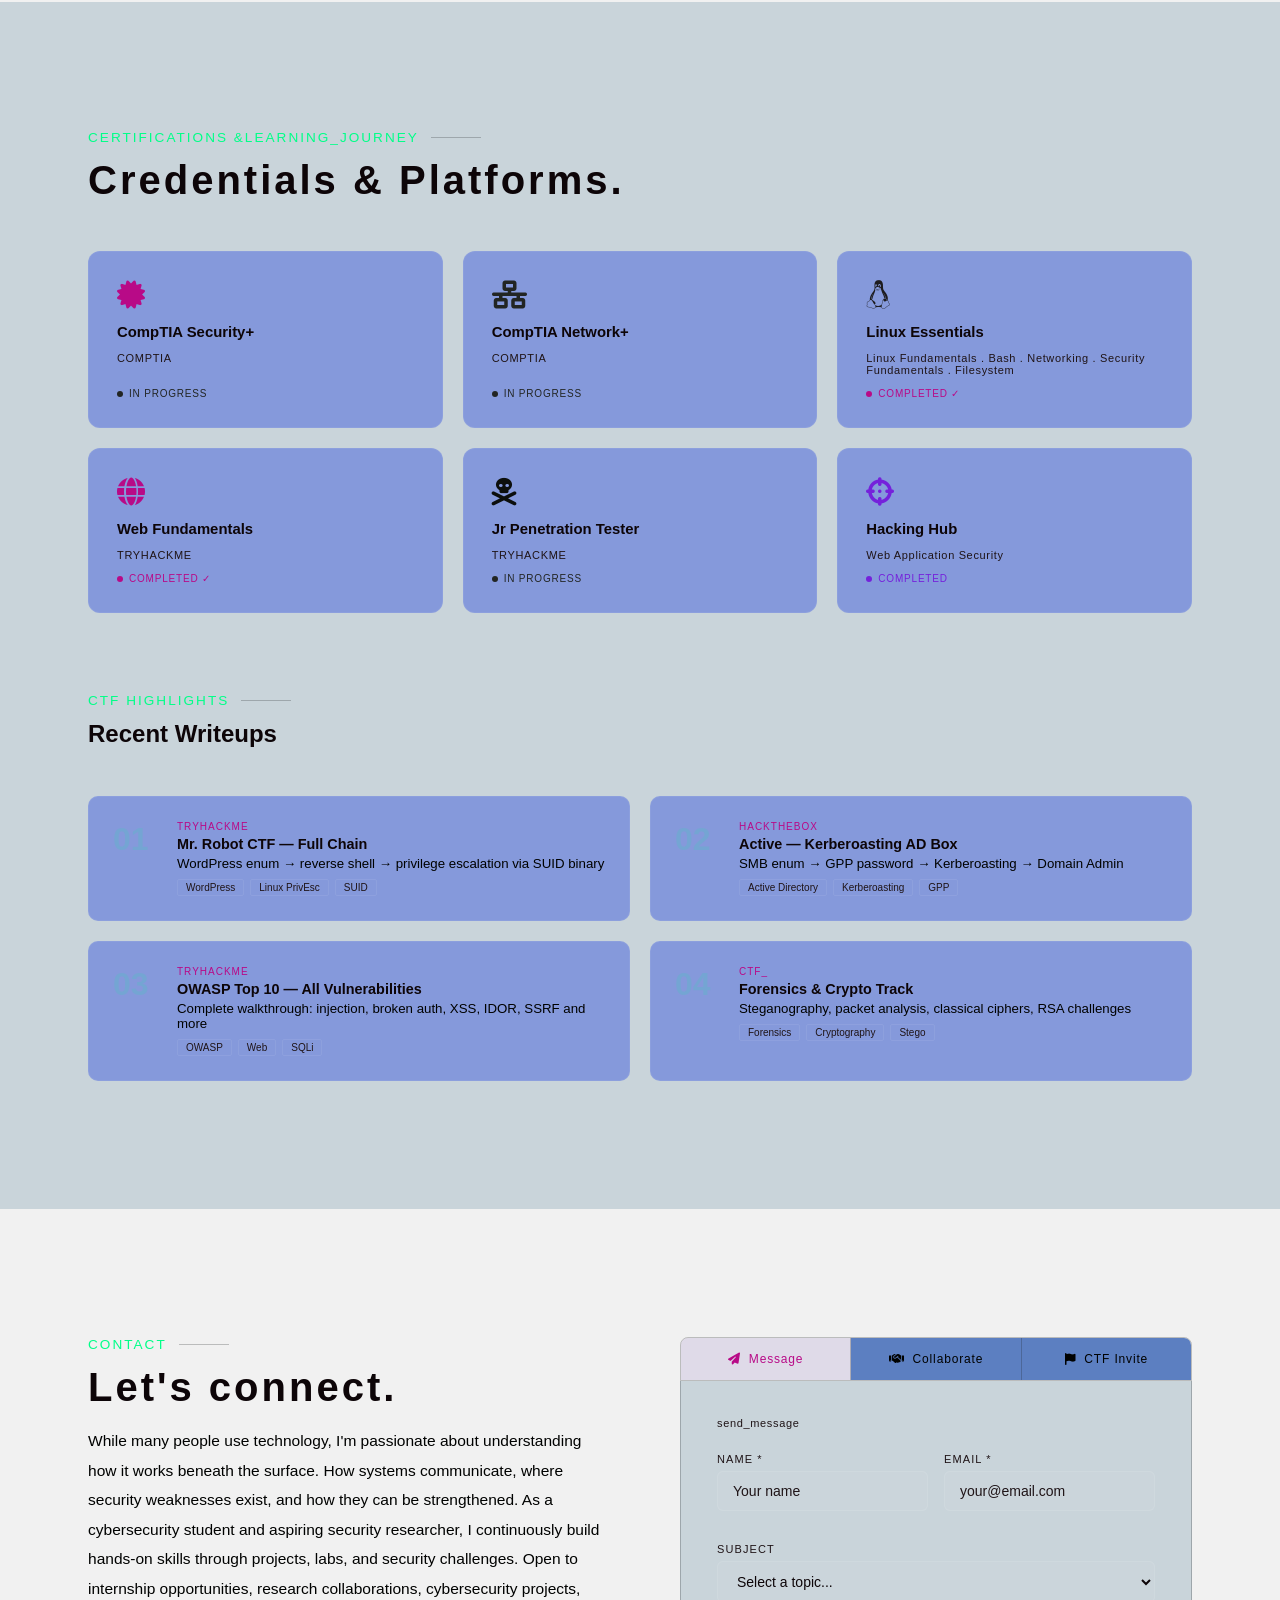
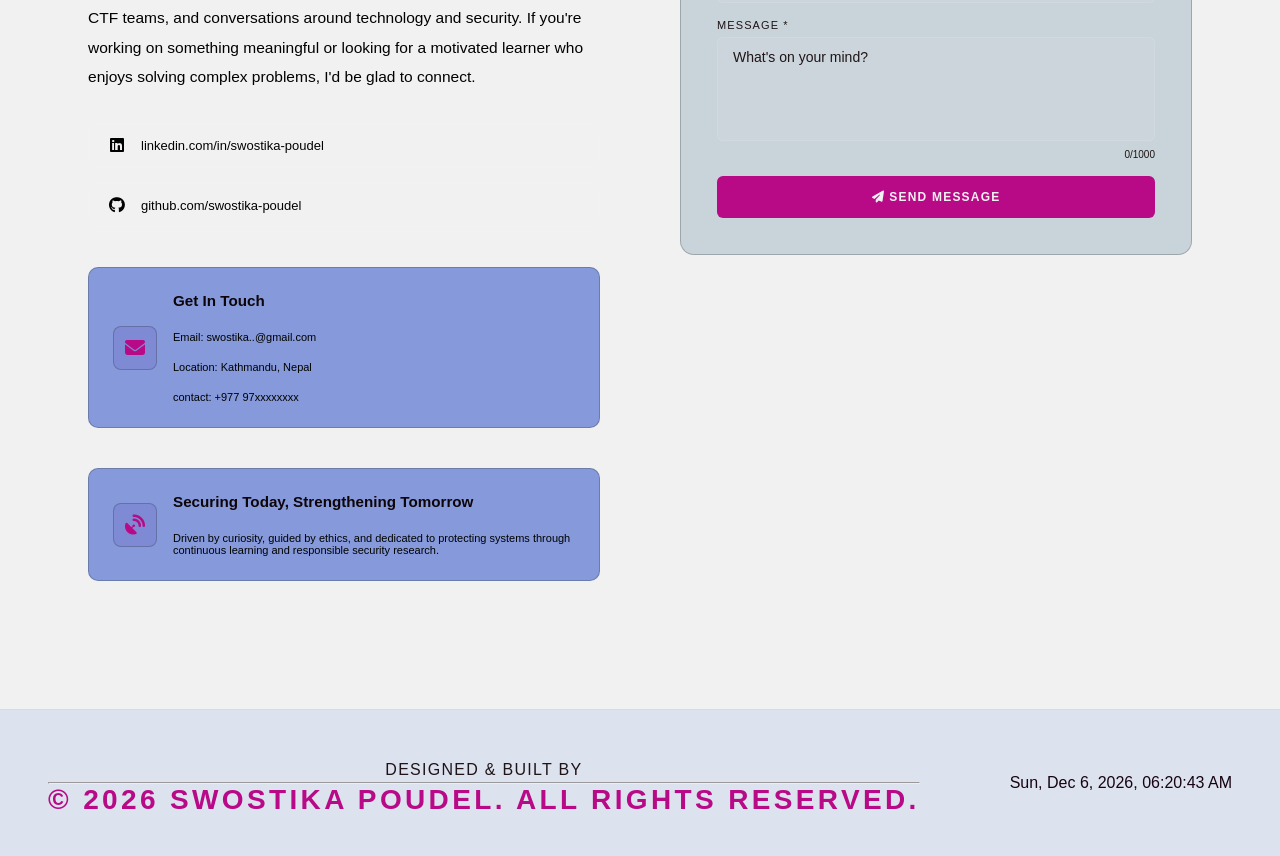
==== commit 96710829: "Update Portfolio" ====
--- a/index.html
+++ b/index.html
@@ -5,7 +5,7 @@
 <meta name="viewport" content="width=device-width, initial-scale=1.0">
 <title>Swostika Poudel | Security Researcher</title>
 <meta name="description" content="Cybersecurity portfolio of Swostika Poudel — ethical hacker, red team enthusiast, and security researcher from Kathmandu.">
-<link href="https://fonts.googleapis.com/css2?family=Syne:wght@400;500;600;700;800&family=JetBrains+Mono:wght@300;400;500;700&display=swap" rel="stylesheet">
+<link href="https://fonts.googleapis.com/css2?family=Montserrat:wght@400;500;600;700;800&family=Fira Code:wght@300;400;500;700&display=swap" rel="stylesheet">
 <link rel="stylesheet" href="https://cdnjs.cloudflare.com/ajax/libs/font-awesome/6.5.1/css/all.min.css">
 <link rel="stylesheet" href="assets/css/main.css">
 <link rel="stylesheet" href="assets/css/about.css">
@@ -465,7 +465,7 @@
         <div class="tl-dot" style="border-color:var(--cyan)"><div style="width:6px;height:6px;background:var(--cyan);border-radius:50%"></div></div>
         <div class="tl-body">
           <div class="tl-title" style="color:var(--cyan)">OSCP &amp; Red Team Career</div>
-          <div class="tl-desc">Goal: Pass OSCP, land first offensive security role, contribute to open-source security tooling.</div>
+          <div class="tl-desc">Goal: Pass  High level certification, land first offensive security role, contribute to open-source security tooling.</div>
         </div>
       </div>
     </div>
@@ -553,7 +553,7 @@
       <div class="writeup-card reveal" style="transition-delay:0.1s">
         <div class="wup-num">04</div>
         <div>
-          <div class="wup-platform">PicoCTF</div>
+          <div class="wup-platform">CTF_</div>
           <div class="wup-title">Forensics &amp; Crypto Track</div>
           <div style="font-size:0.83rem;color:var(--txt2)">Steganography, packet analysis, classical ciphers, RSA challenges</div>
           <div class="wup-tags"><span class="wup-tag">Forensics</span><span class="wup-tag">Cryptography</span><span class="wup-tag">Stego</span></div>
@@ -600,7 +600,8 @@
           <div class="avail-ico"><i class="fas fa-satellite-dish"></i></div>
           <div class="avail-text">
             <h4>Securing Today, Strengthening Tomorrow </h4> 
-            <p>Driven by curiosity, guided by ethics, and dedicated to protecting systems through  <br> 
+            <br>
+            <p>Driven by curiosity, guided by ethics, and dedicated to protecting systems through 
                continuous learning and responsible security research.</p>
           </div>
         </div>
--- a/assets/css/main.css
+++ b/assets/css/main.css
@@ -14,7 +14,7 @@
 
   /* Accent Shades */
   --g-dim:     rgba(70, 20, 161, 0.1);
-  --g-border:  rgba(28, 156, 139, 0.25);
+  --g-border:  rgba(30, 34, 33, 0.25);
 
   /* Secondary Colors */
   --cyan:      #222523;
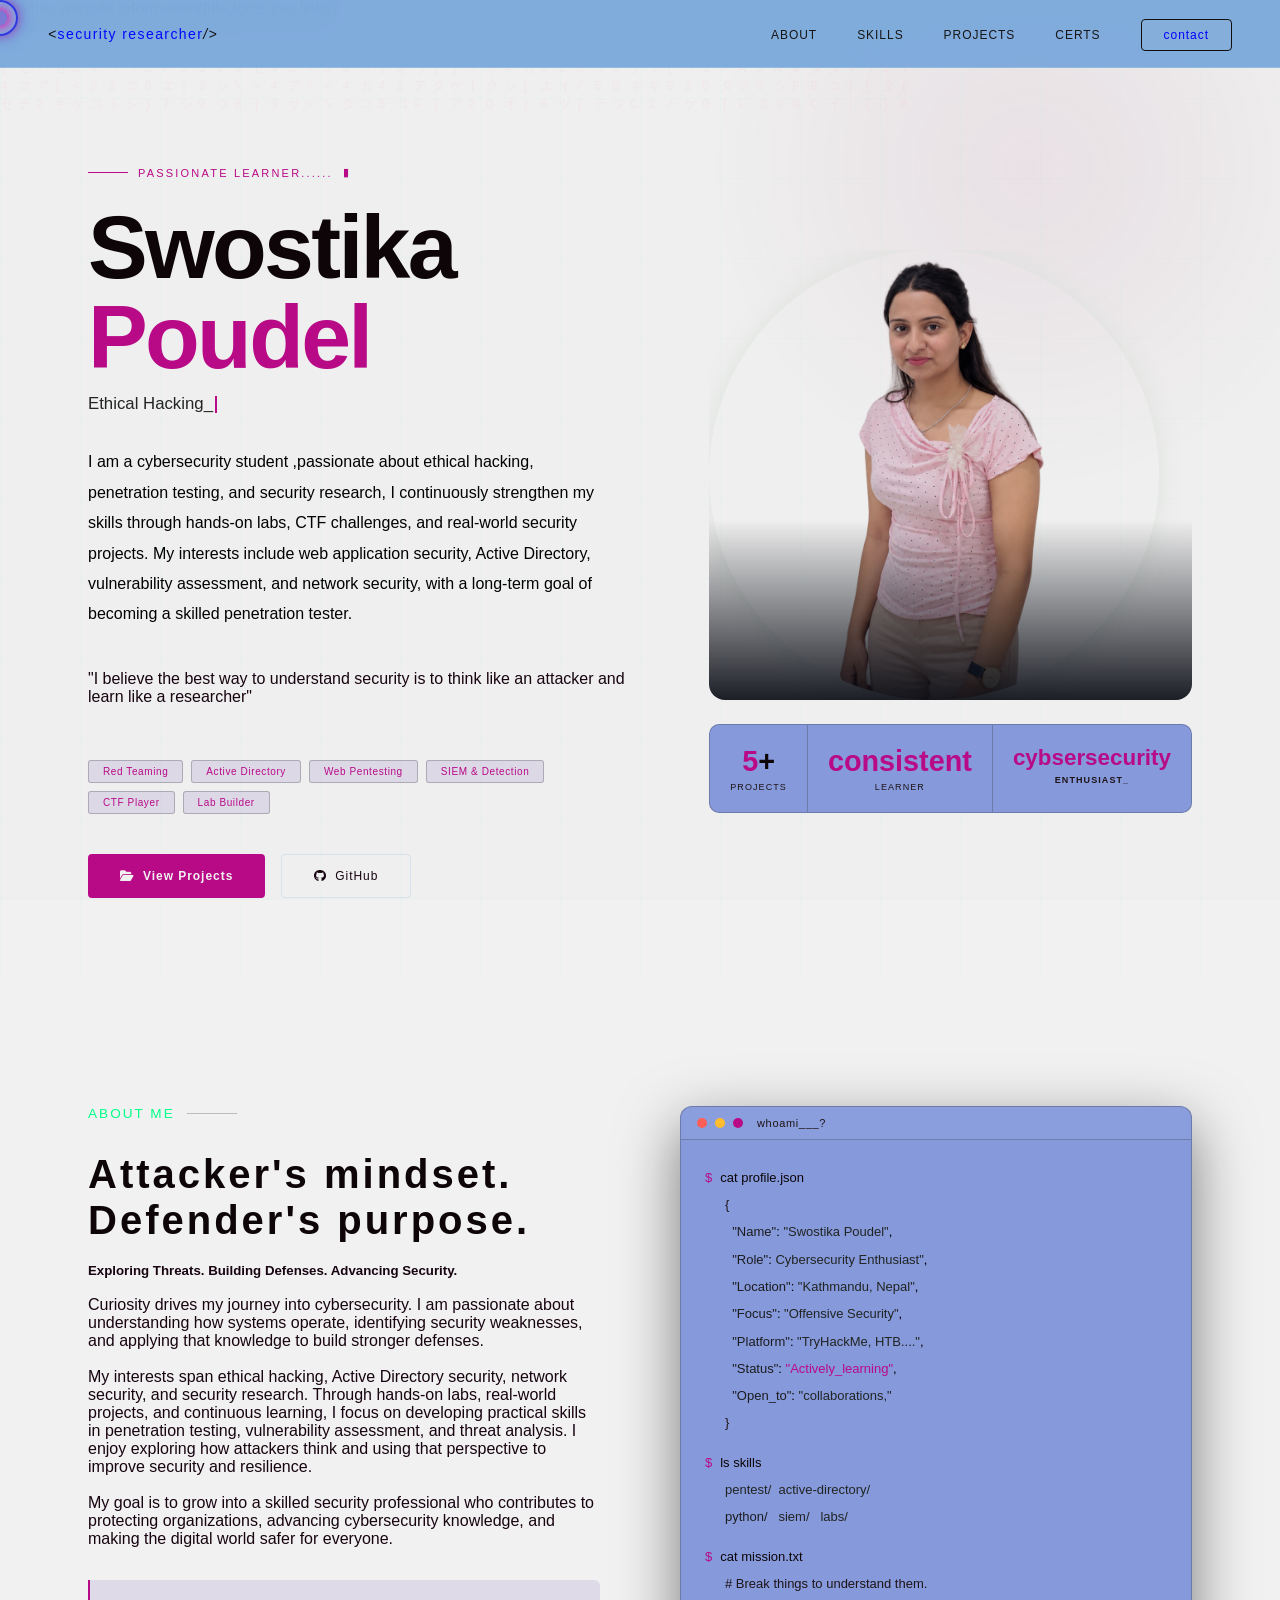
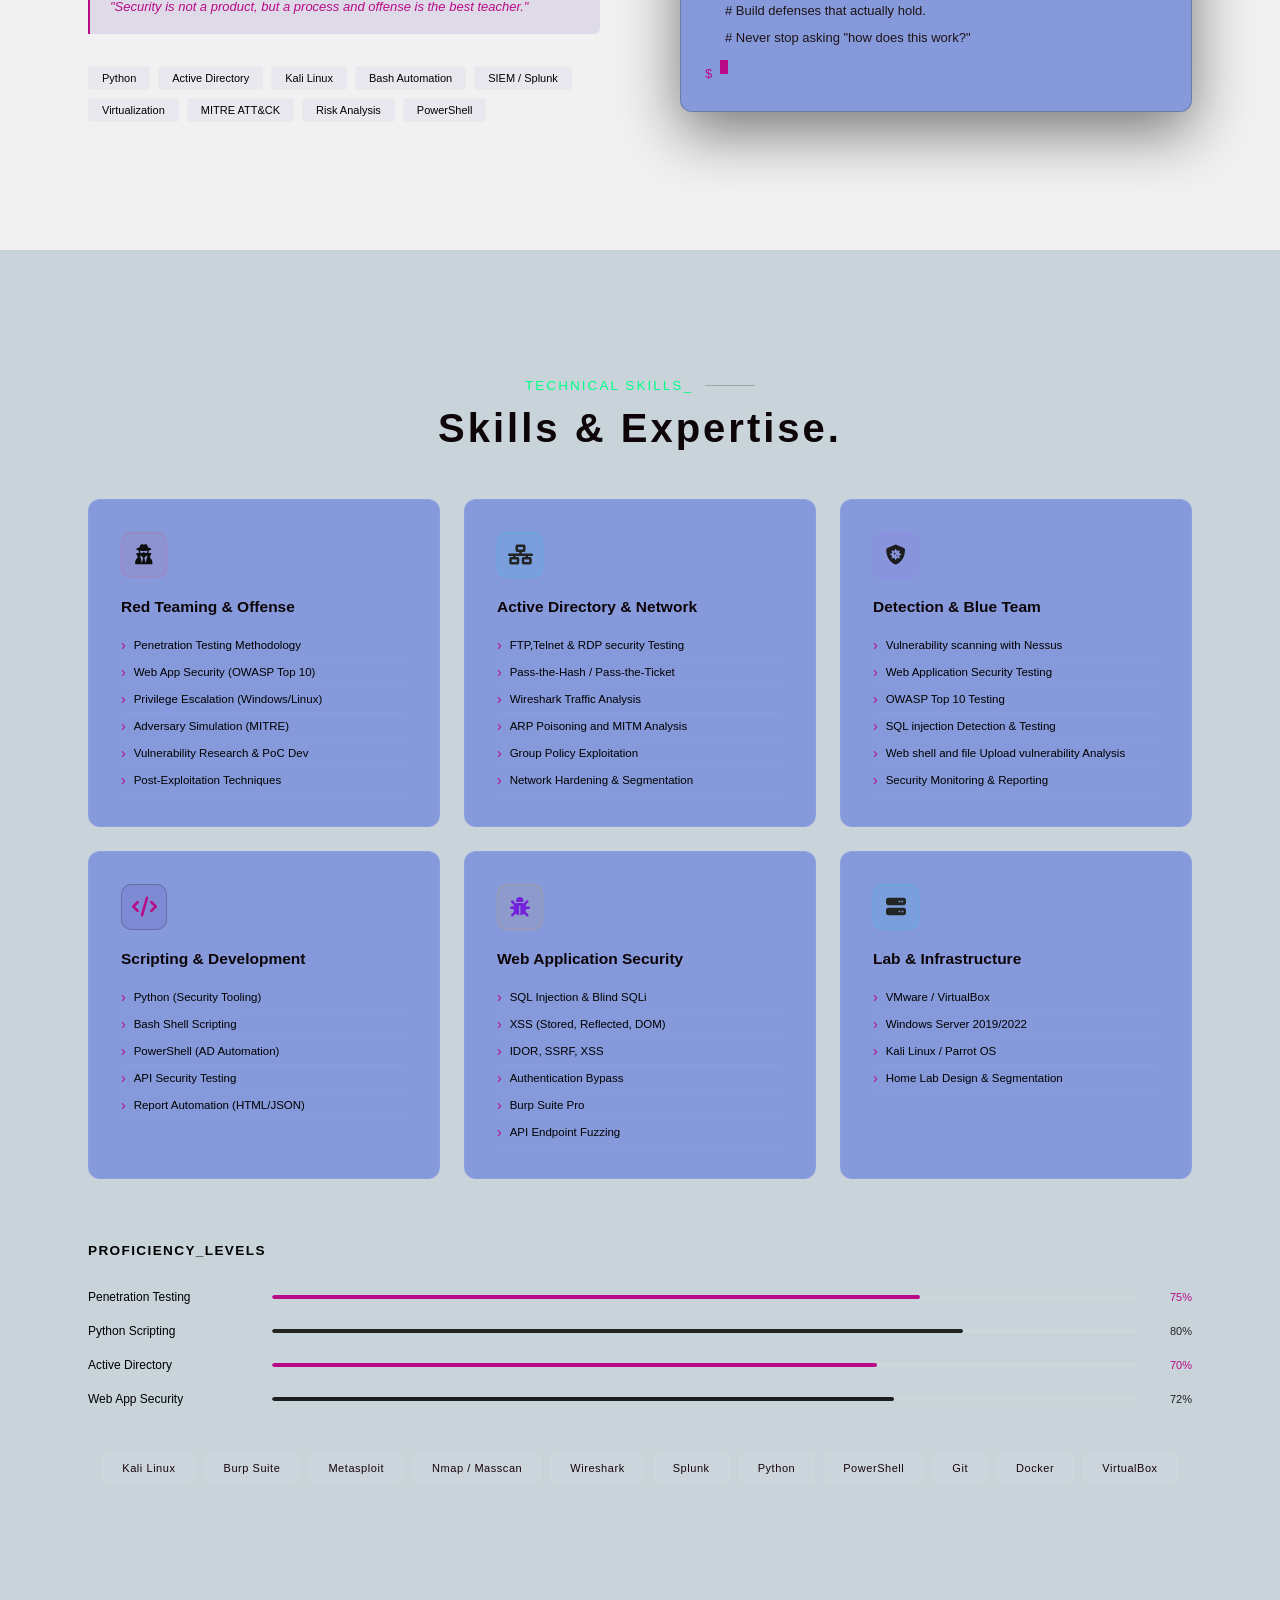
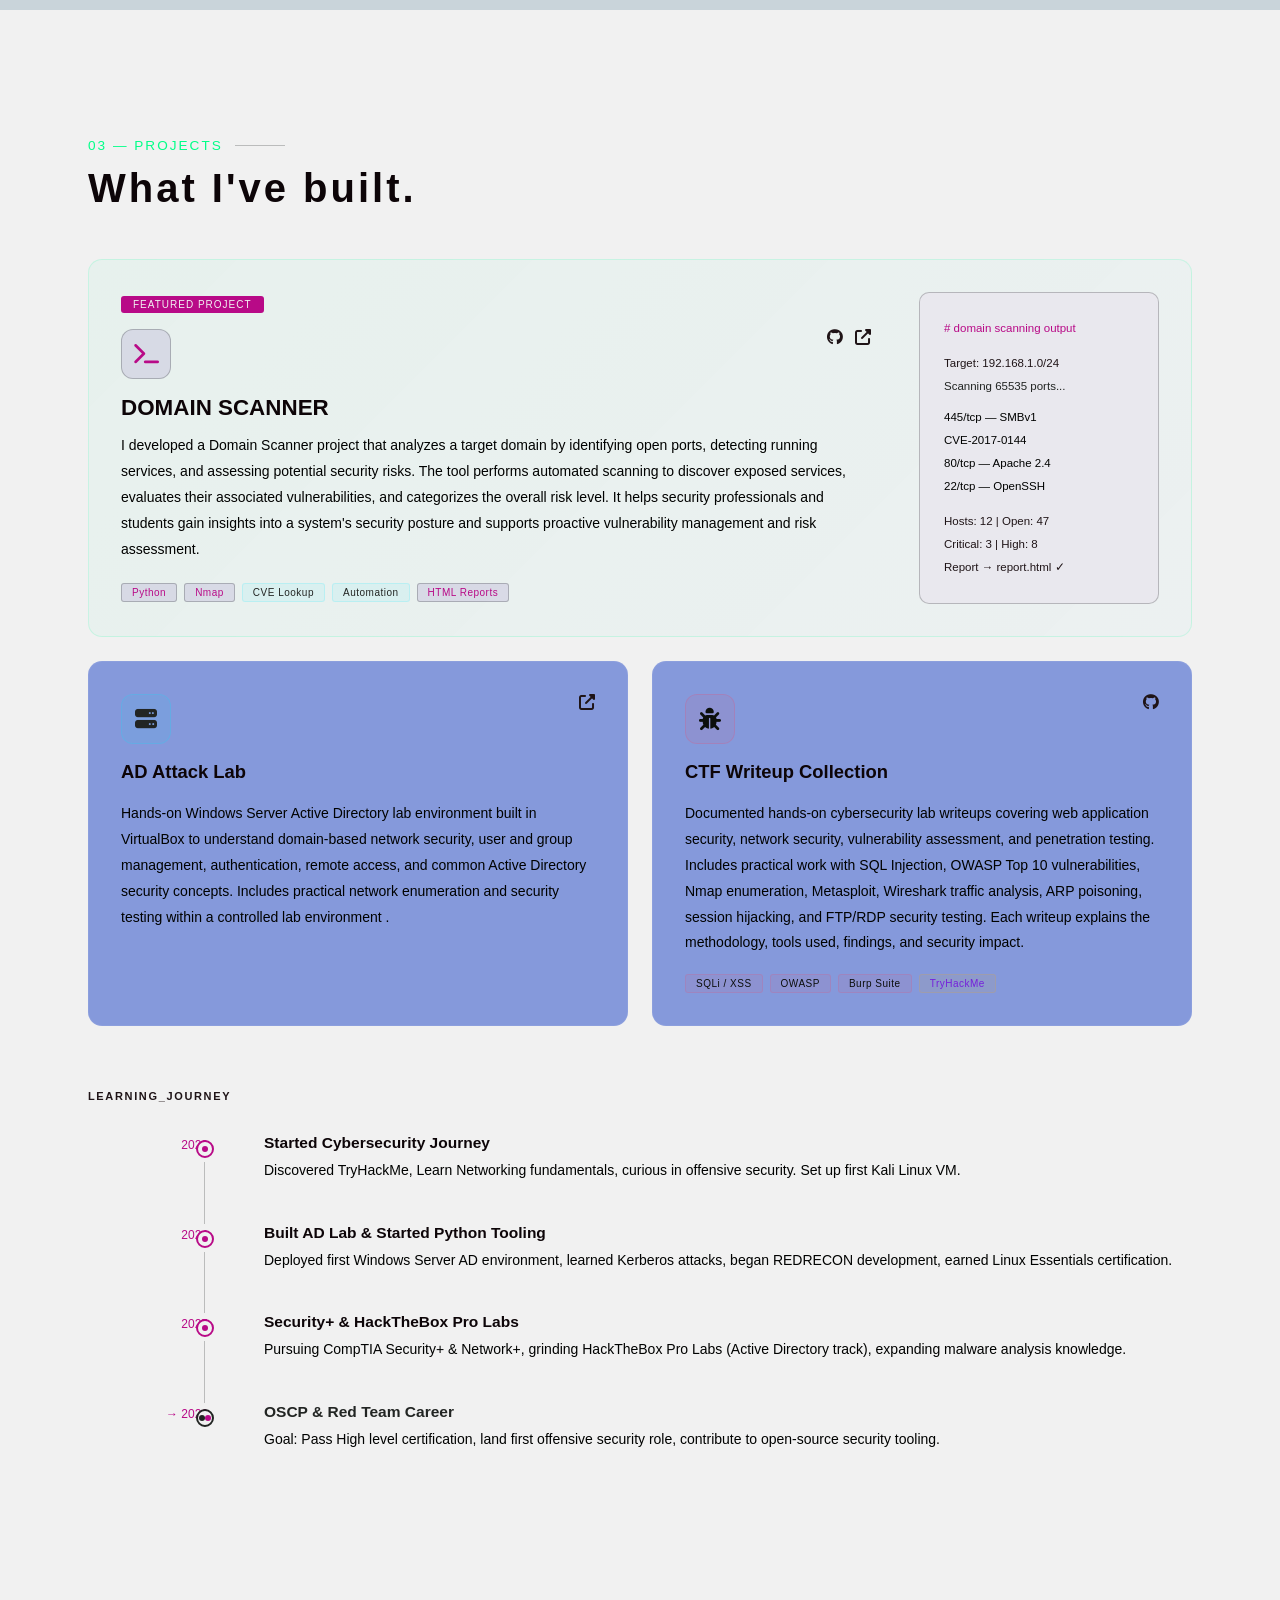
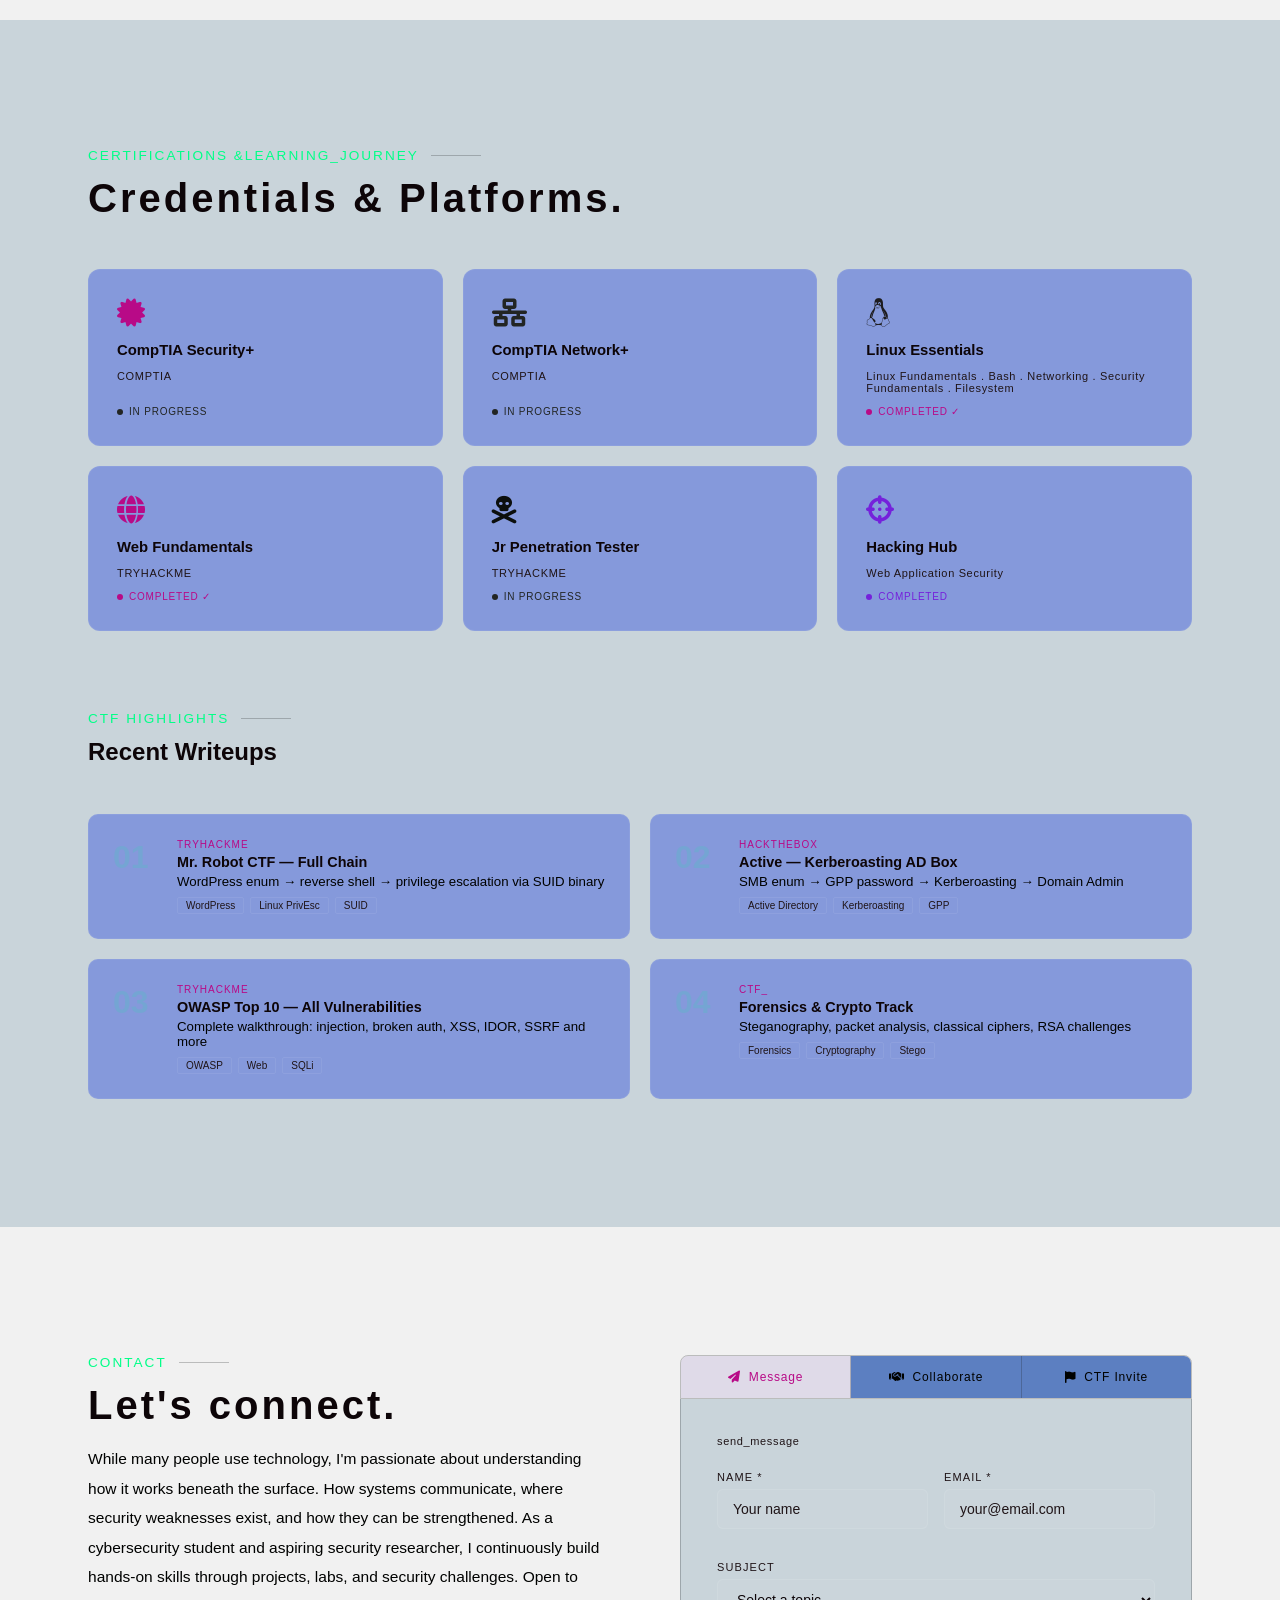
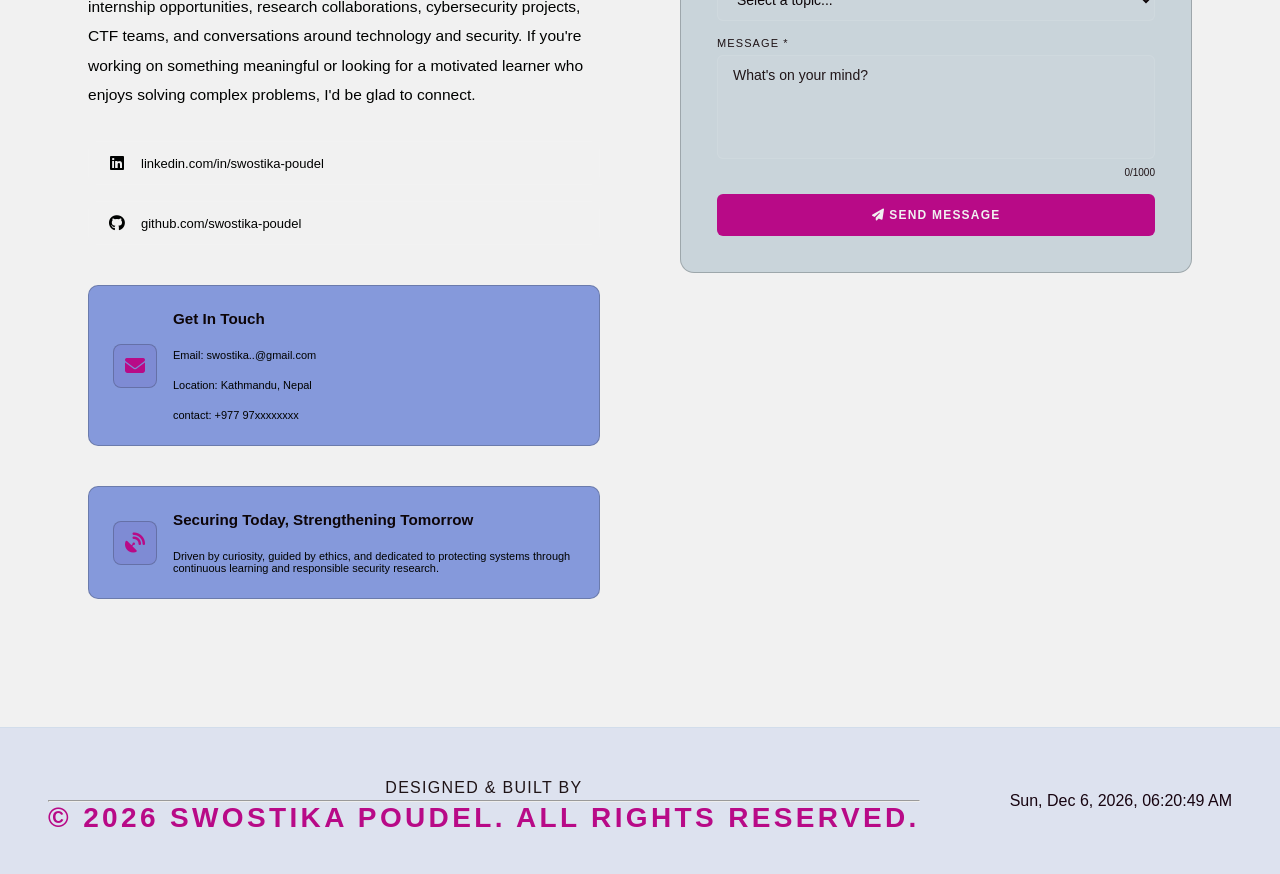
==== commit ab7e4f07: "Update portfolio" ====
--- a/index.html
+++ b/index.html
@@ -10,6 +10,7 @@
 <link rel="stylesheet" href="assets/css/main.css">
 <link rel="stylesheet" href="assets/css/about.css">
 </head>
+// in this website information(title,fonts css links)
 <body>
 
 <canvas id="matrix-bg"></canvas>
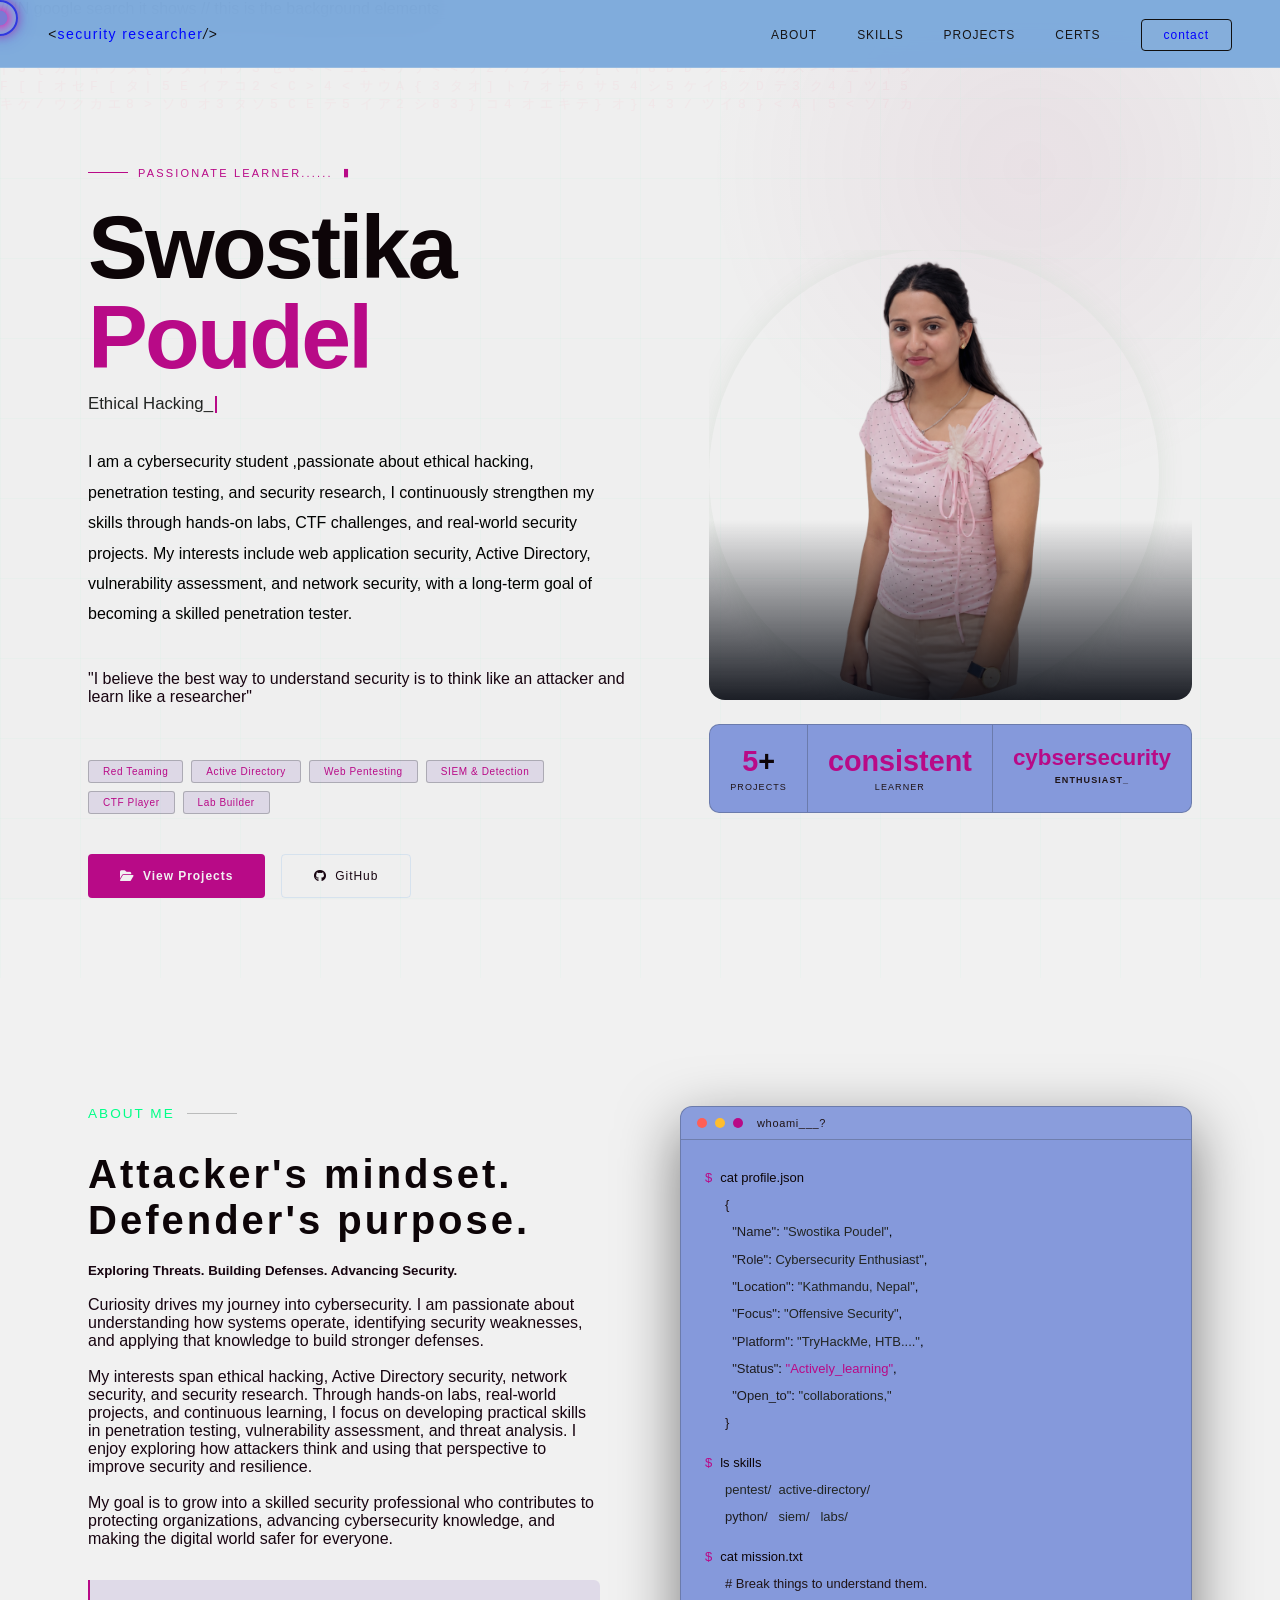
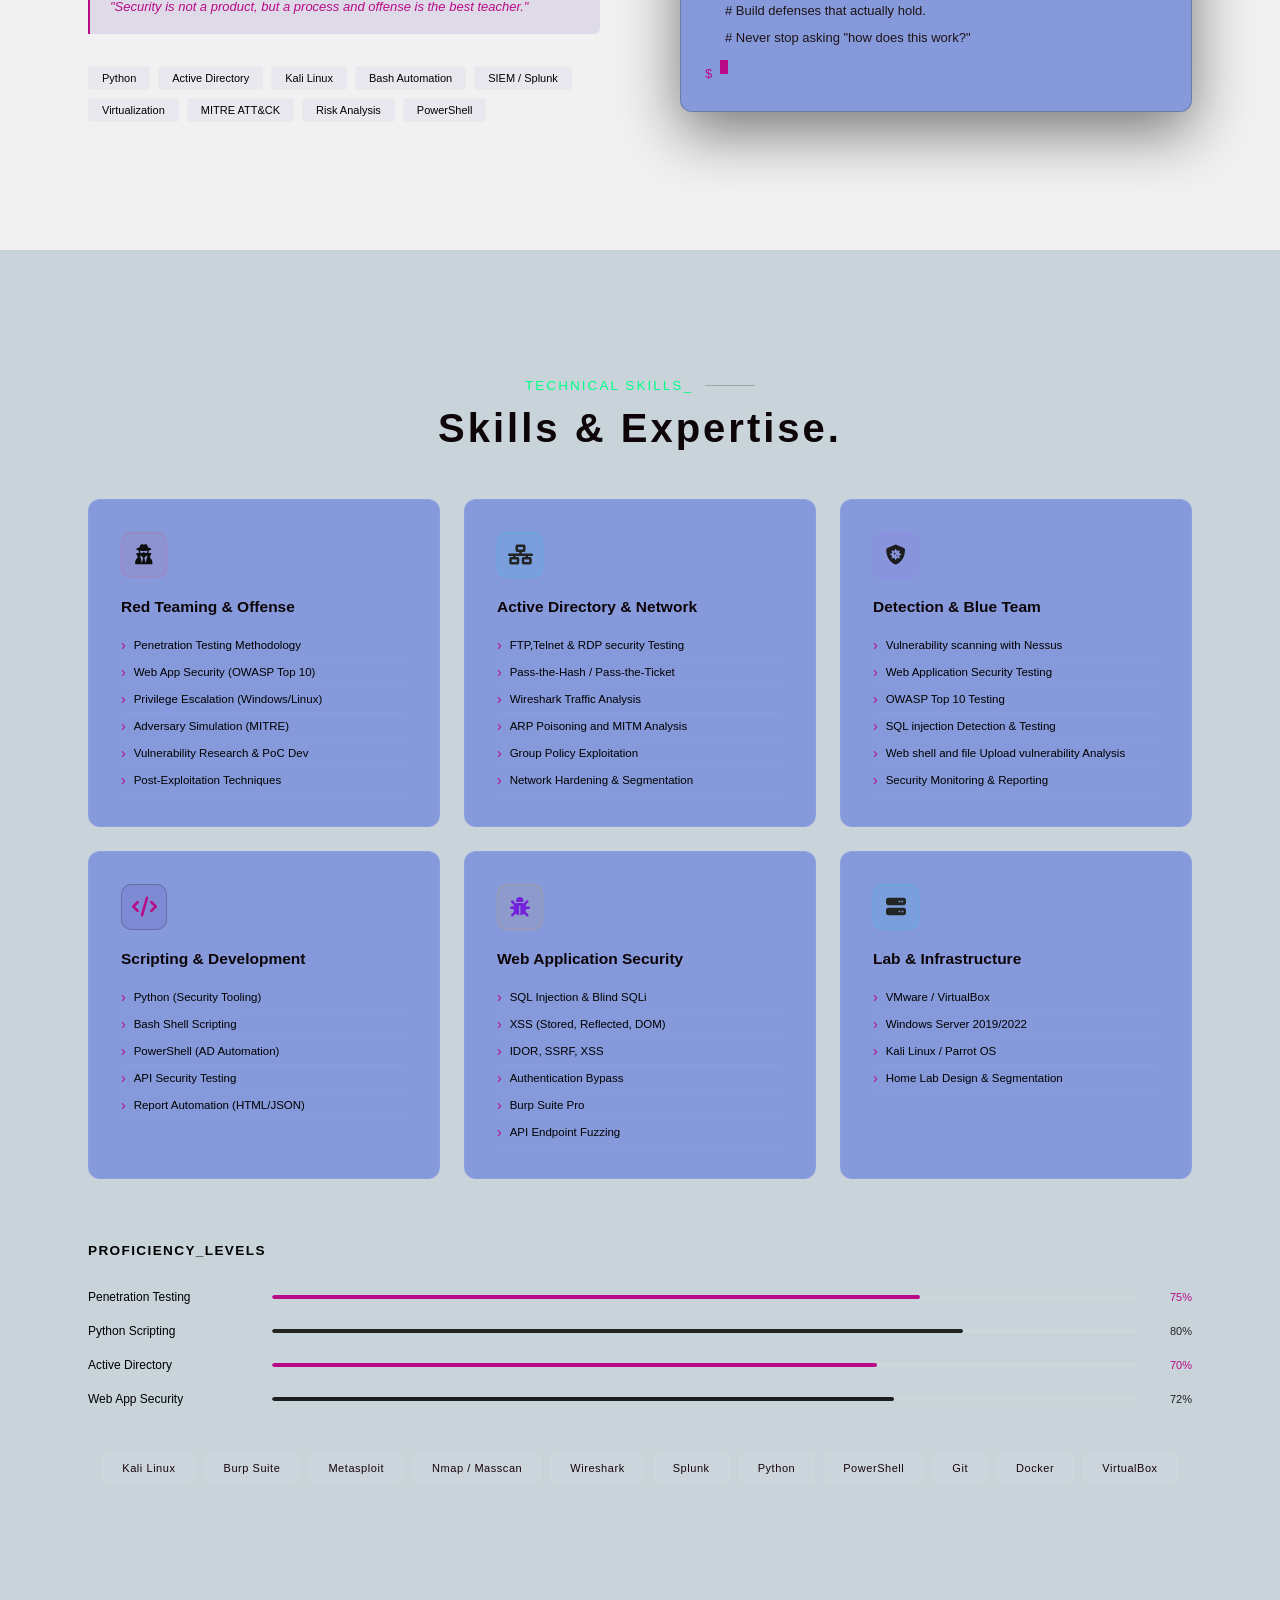
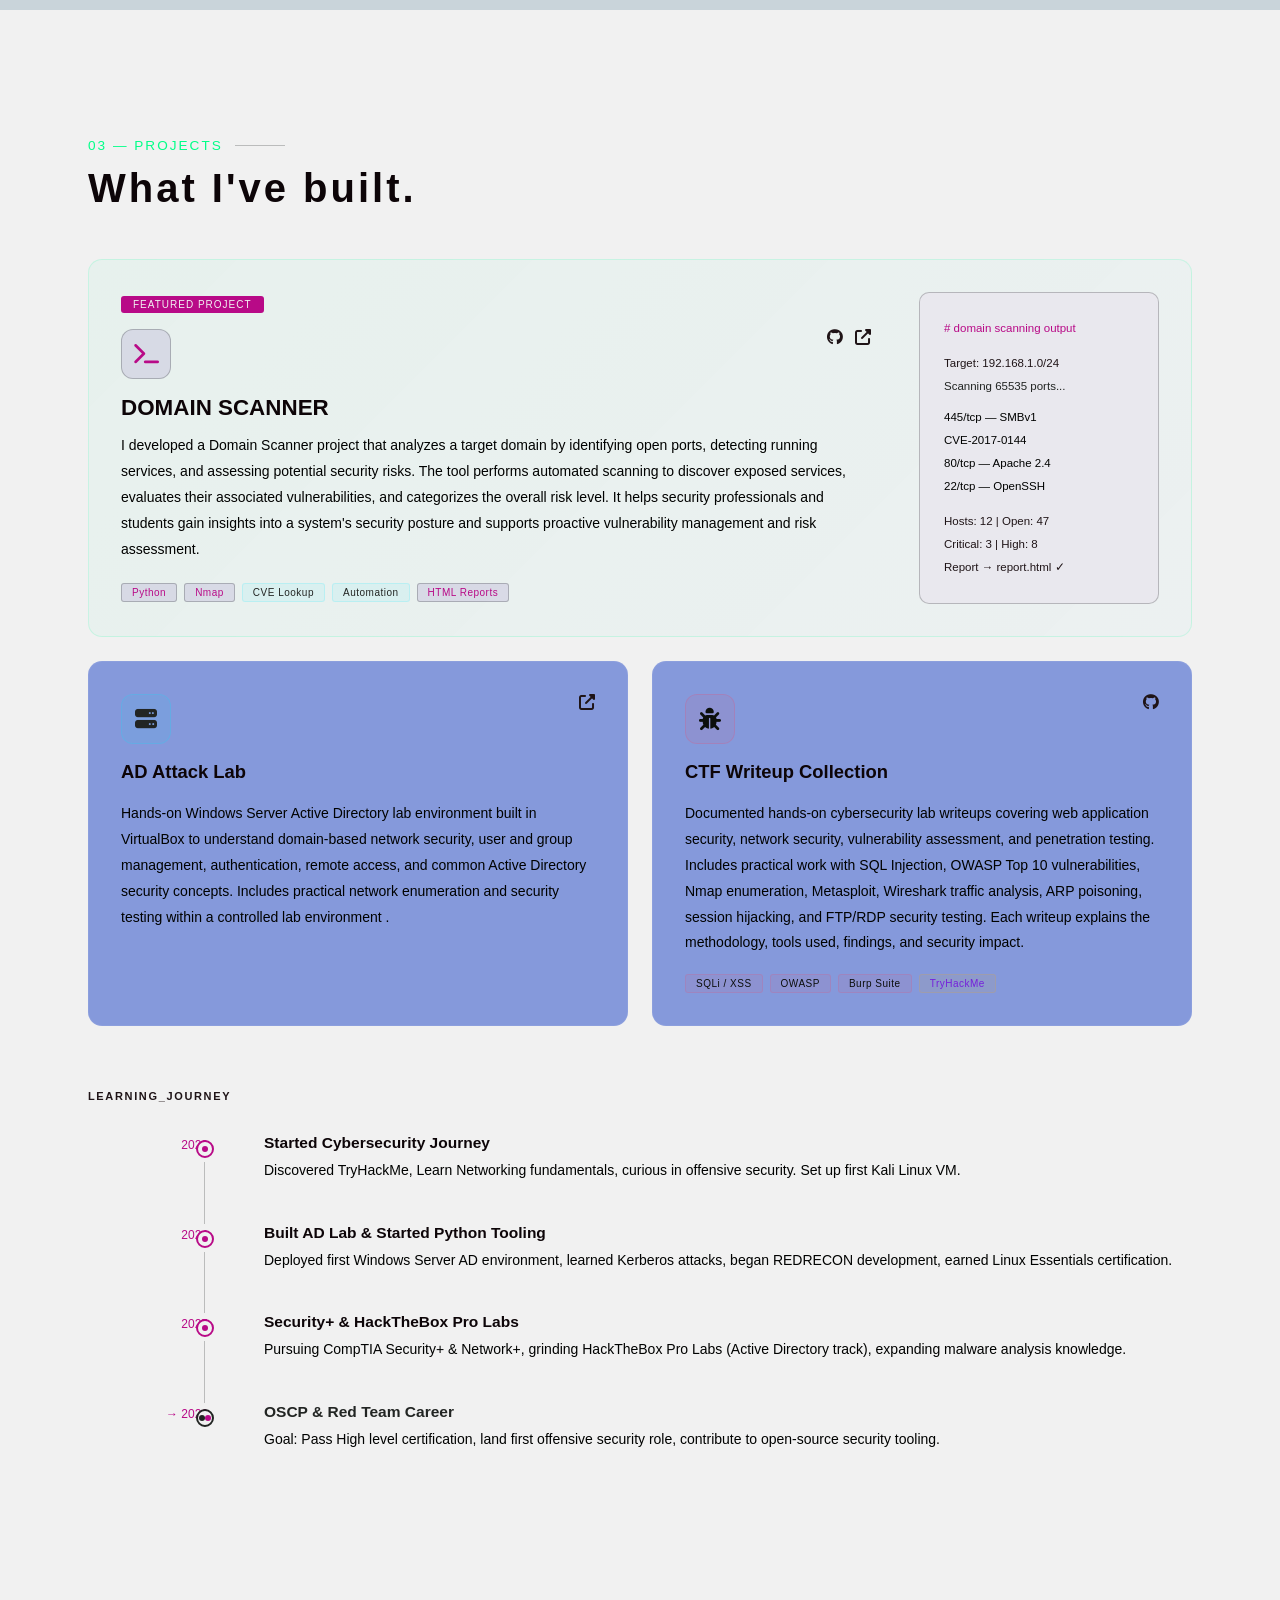
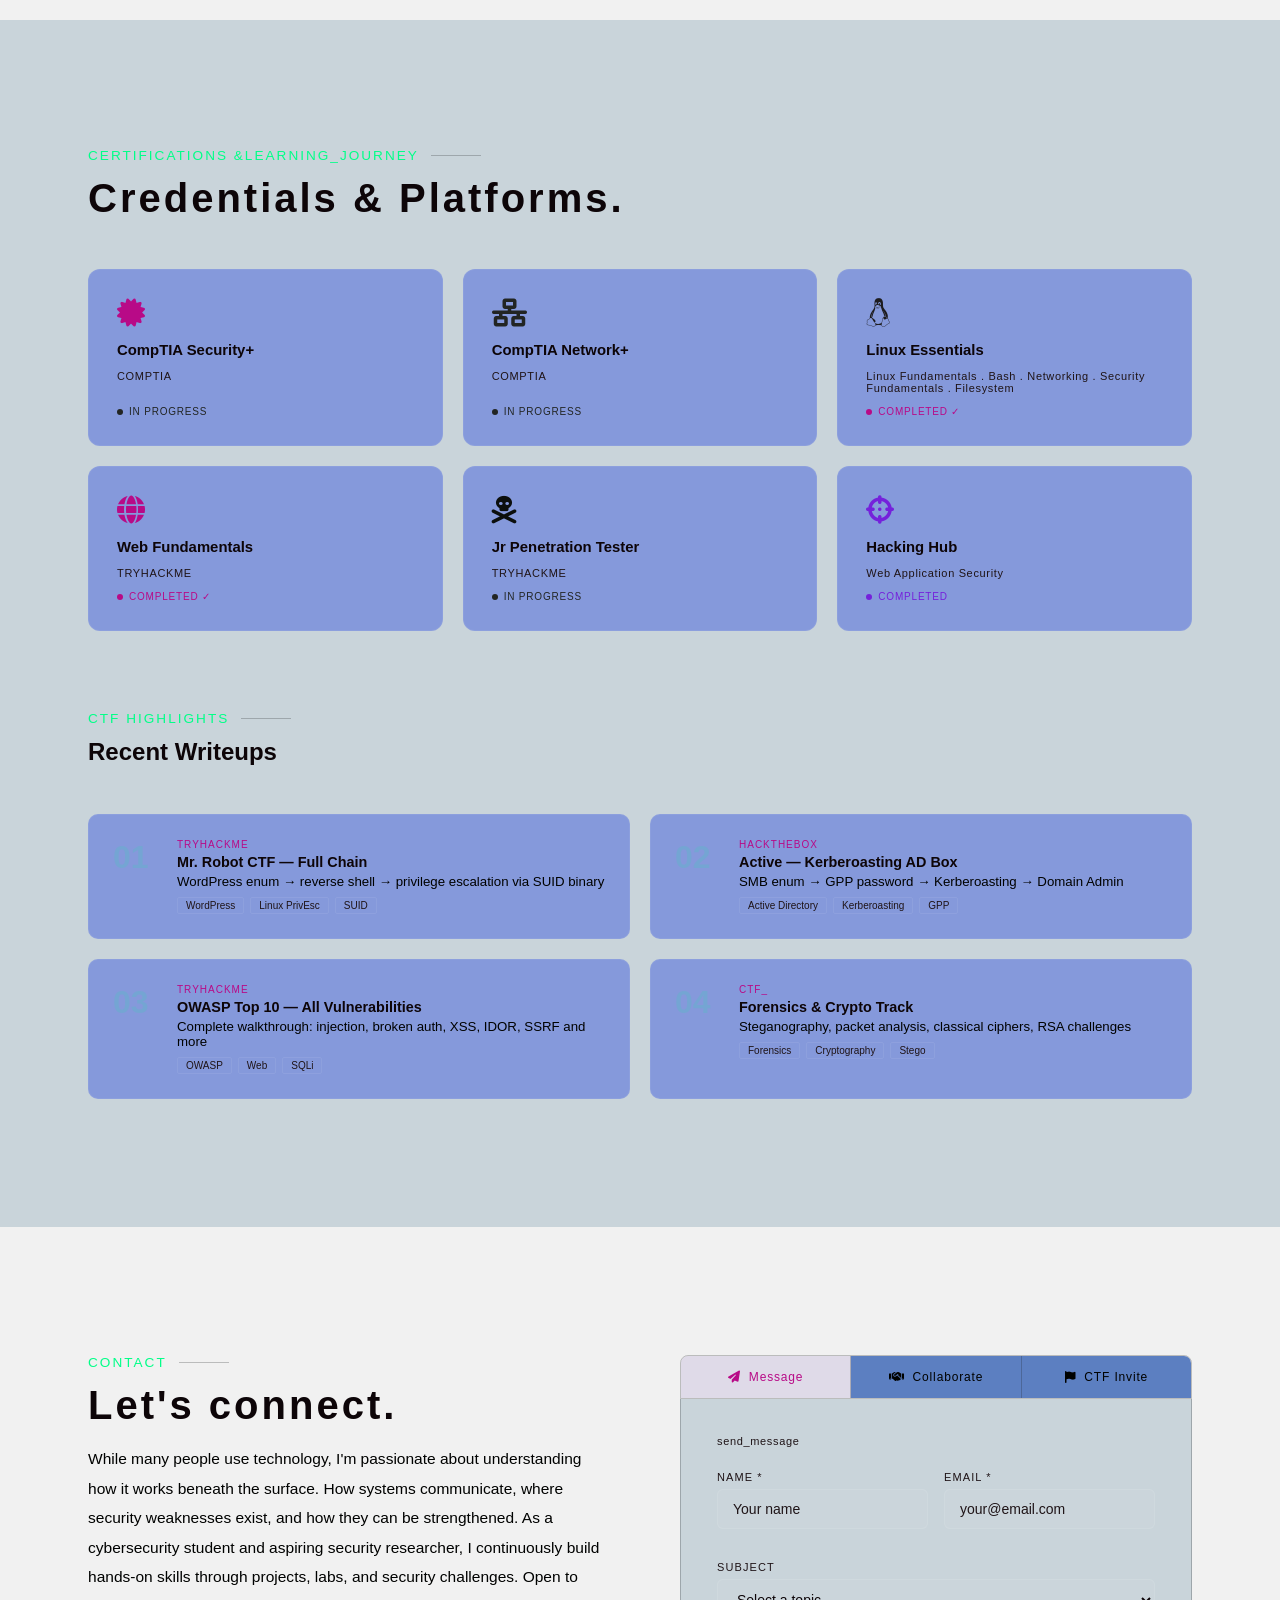
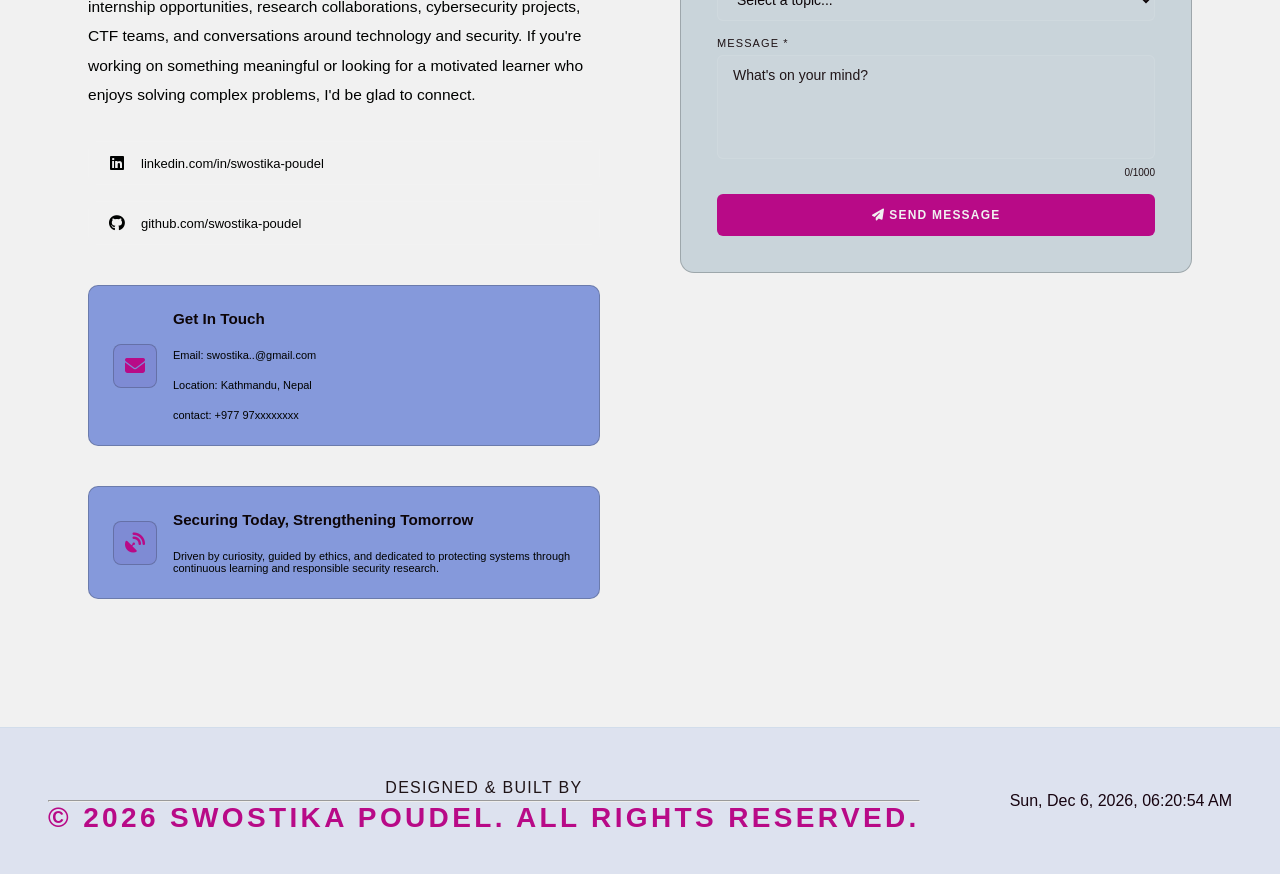
==== commit 7ae8f460: "Update portfolio" ====
--- a/index.html
+++ b/index.html
@@ -1,32 +1,30 @@
 <!DOCTYPE html>
 <html lang="en">
 <head>
-<meta charset="UTF-8">
+<meta charset="UTF-8"> 
 <meta name="viewport" content="width=device-width, initial-scale=1.0">
 <title>Swostika Poudel | Security Researcher</title>
-<meta name="description" content="Cybersecurity portfolio of Swostika Poudel — ethical hacker, red team enthusiast, and security researcher from Kathmandu.">
+<meta name="description" content="Cybersecurity portfolio of Swostika Poudel — ethical hacker, red team enthusiast, and security researcher from Kathmandu.">  // IN  google search it shows  
 <link href="https://fonts.googleapis.com/css2?family=Montserrat:wght@400;500;600;700;800&family=Fira Code:wght@300;400;500;700&display=swap" rel="stylesheet">
 <link rel="stylesheet" href="https://cdnjs.cloudflare.com/ajax/libs/font-awesome/6.5.1/css/all.min.css">
 <link rel="stylesheet" href="assets/css/main.css">
 <link rel="stylesheet" href="assets/css/about.css">
 </head>
-// in this website information(title,fonts css links)
-<body>
-
-<canvas id="matrix-bg"></canvas>
+
+<canvas id="matrix-bg"></canvas>  // this is the background elements
 <div id="cursor"></div>
 <div id="cursor-ring"></div>
 
 <!-- NAV -->
 <nav>
-  <div class="nav-logo"><em>&lt;</em>security researcher<em>/&gt;</em></div>
-  <ul class="nav-links">
+  <div class="nav-logo"><em>&lt;</em>security researcher<em>/&gt;</em></div> 
+  <ul class="nav-links"> 
     <li><a href="#about">ABOUT</a></li>
     <li><a href="#skills">SKILLS</a></li>
     <li><a href="#projects">PROJECTS</a></li>
     <li><a href="#certifications">CERTS</a></li>
     <li><a href="#contact" class="nav-cta">contact</a></li>
-  </ul>
+  </ul> 
   <div class="hamburger" onclick="toggleMenu()"><i class="fas fa-bars"></i></div>
 </nav>
 <div class="mobile-menu" id="mob-menu">
@@ -38,7 +36,7 @@
 </div>
 
 <!-- ===== HERO ===== -->
-<section id="hero">
+<section id="hero"> 
   <div class="hero-grid-bg"></div>
   <div class="hero-glow"></div>
   <div class="hero-inner">
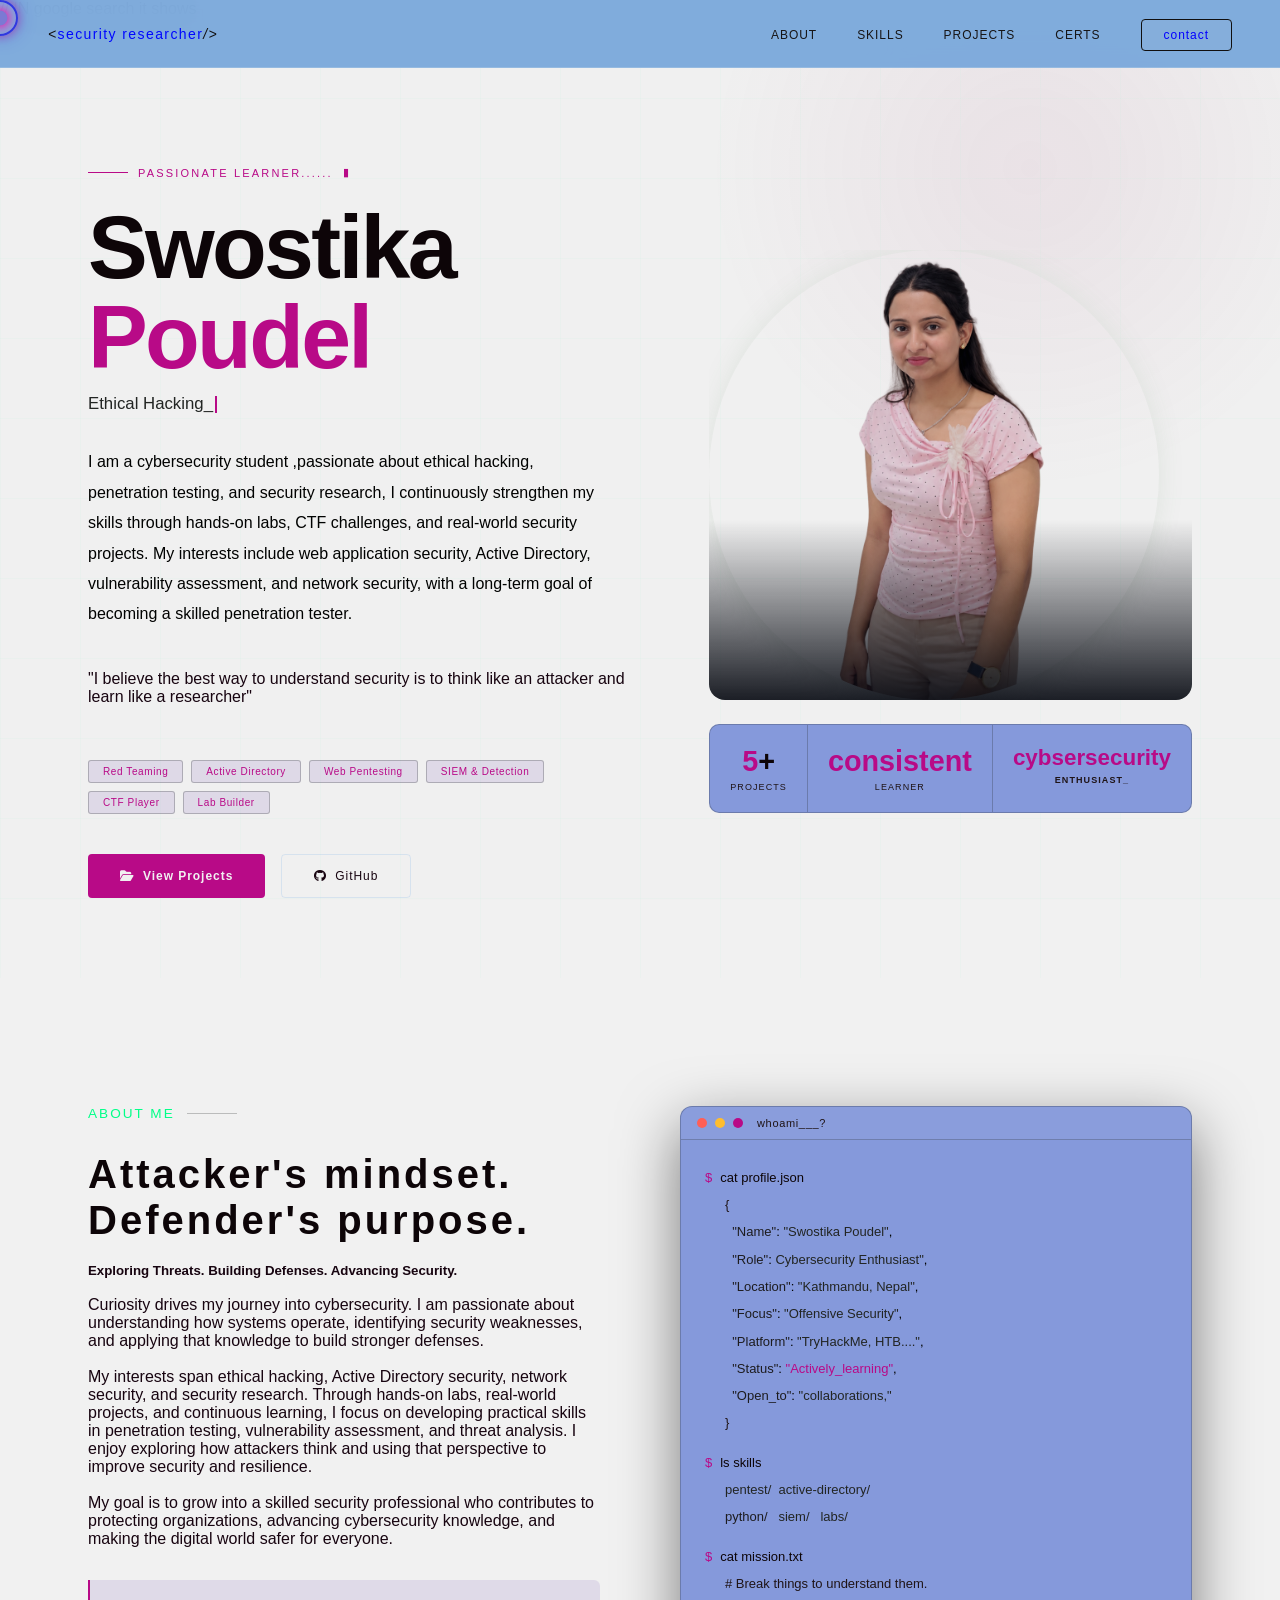
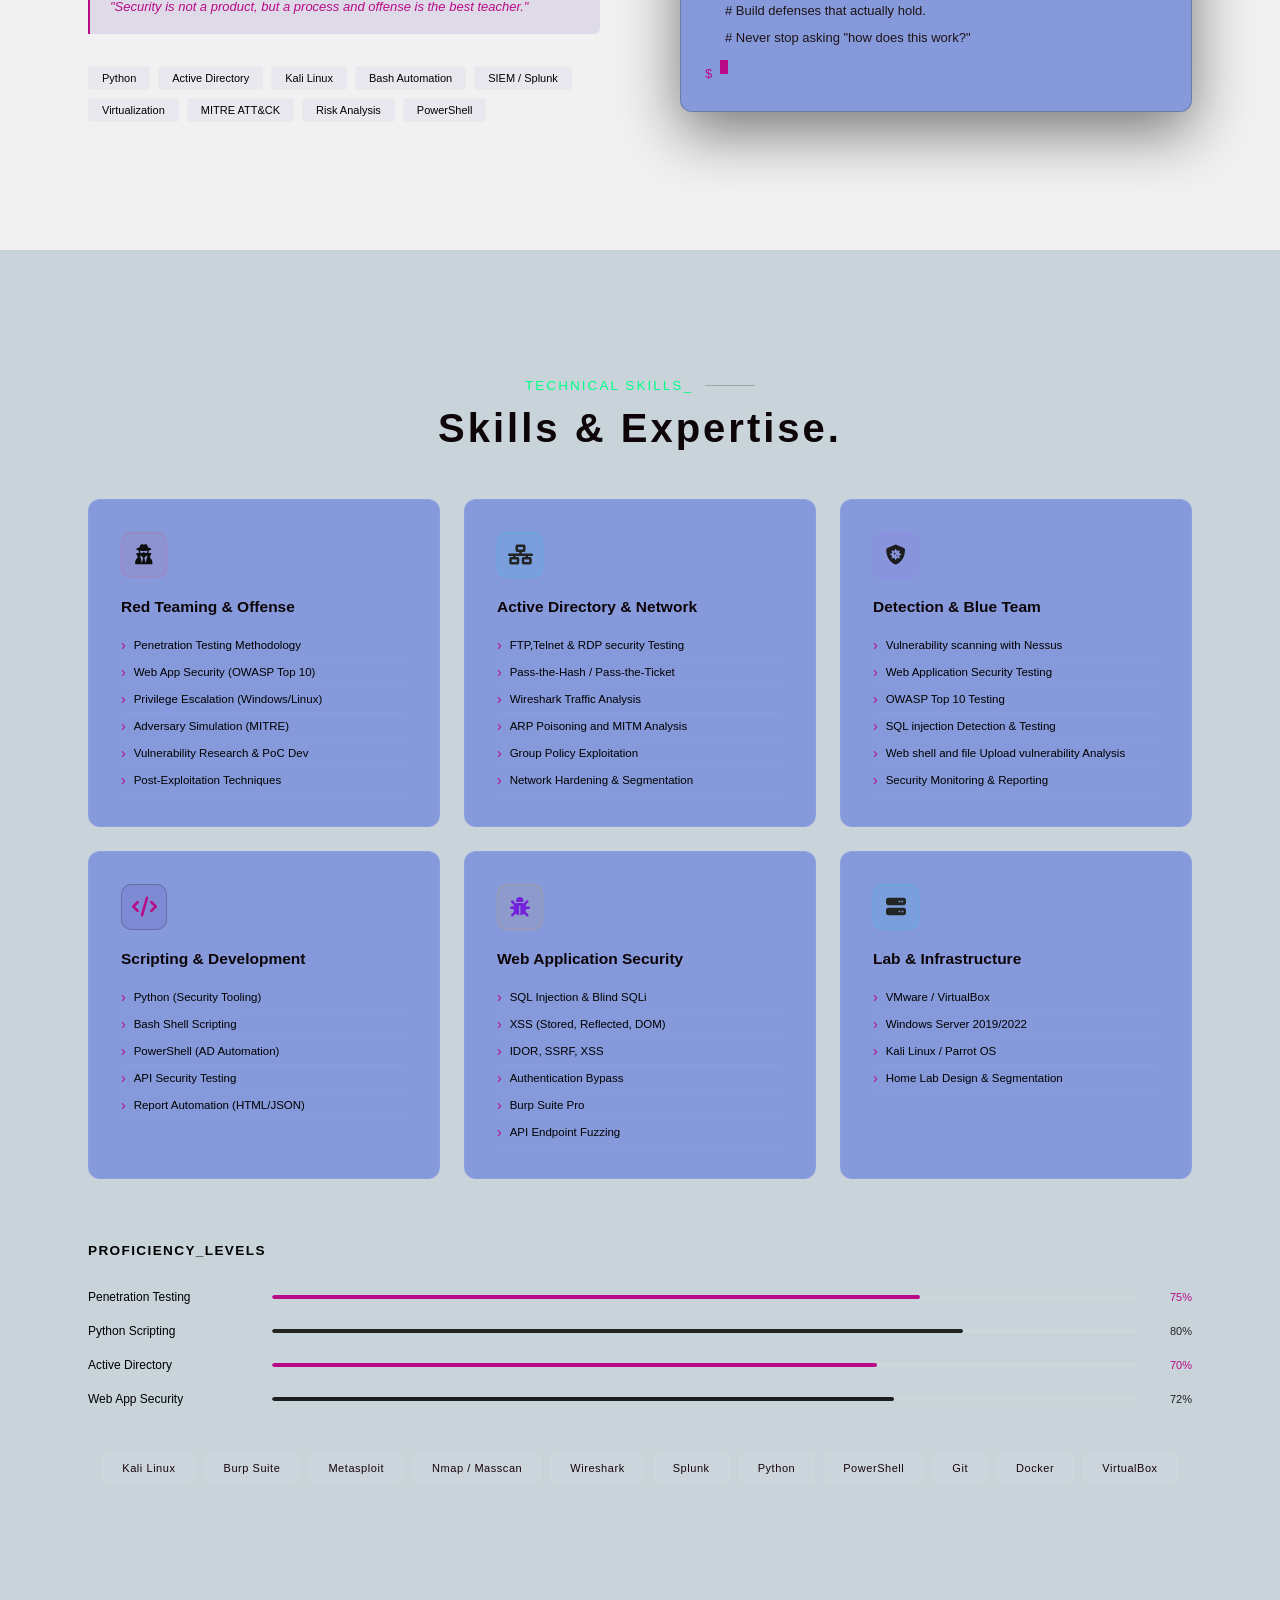
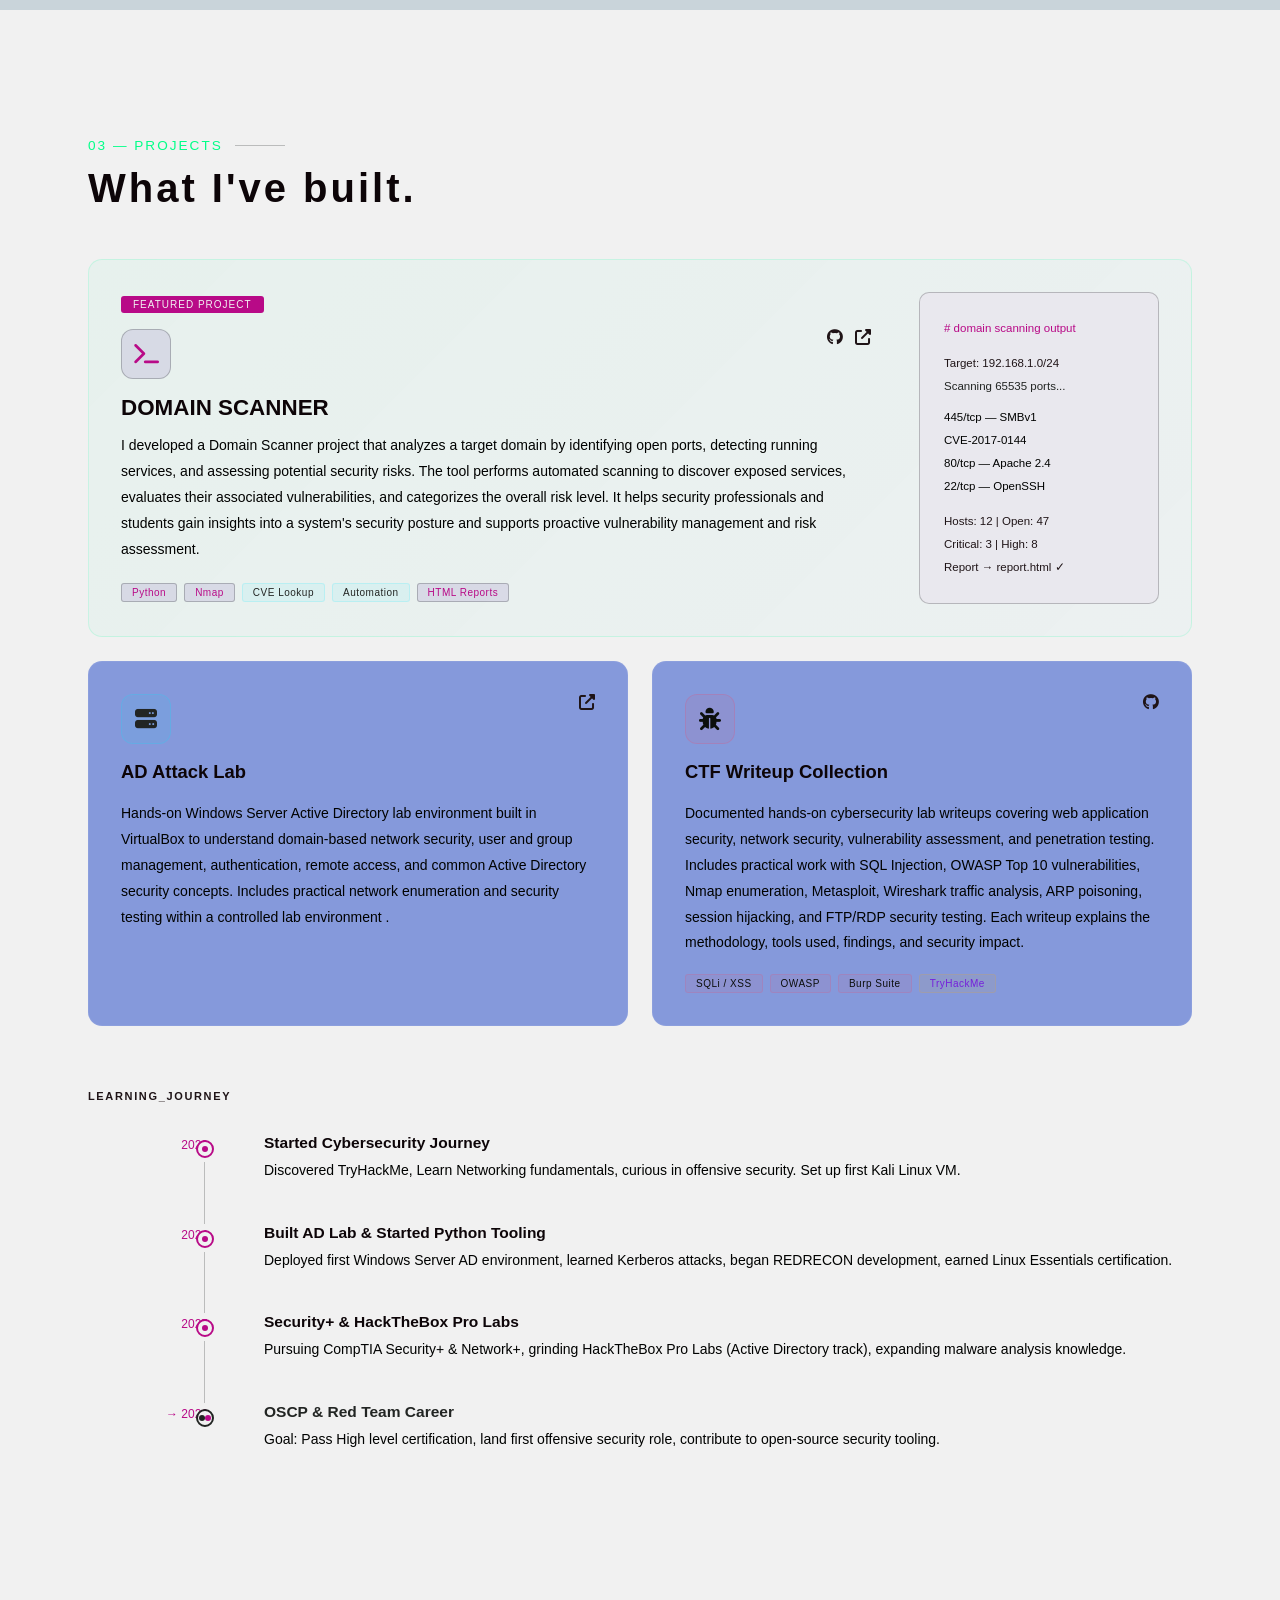
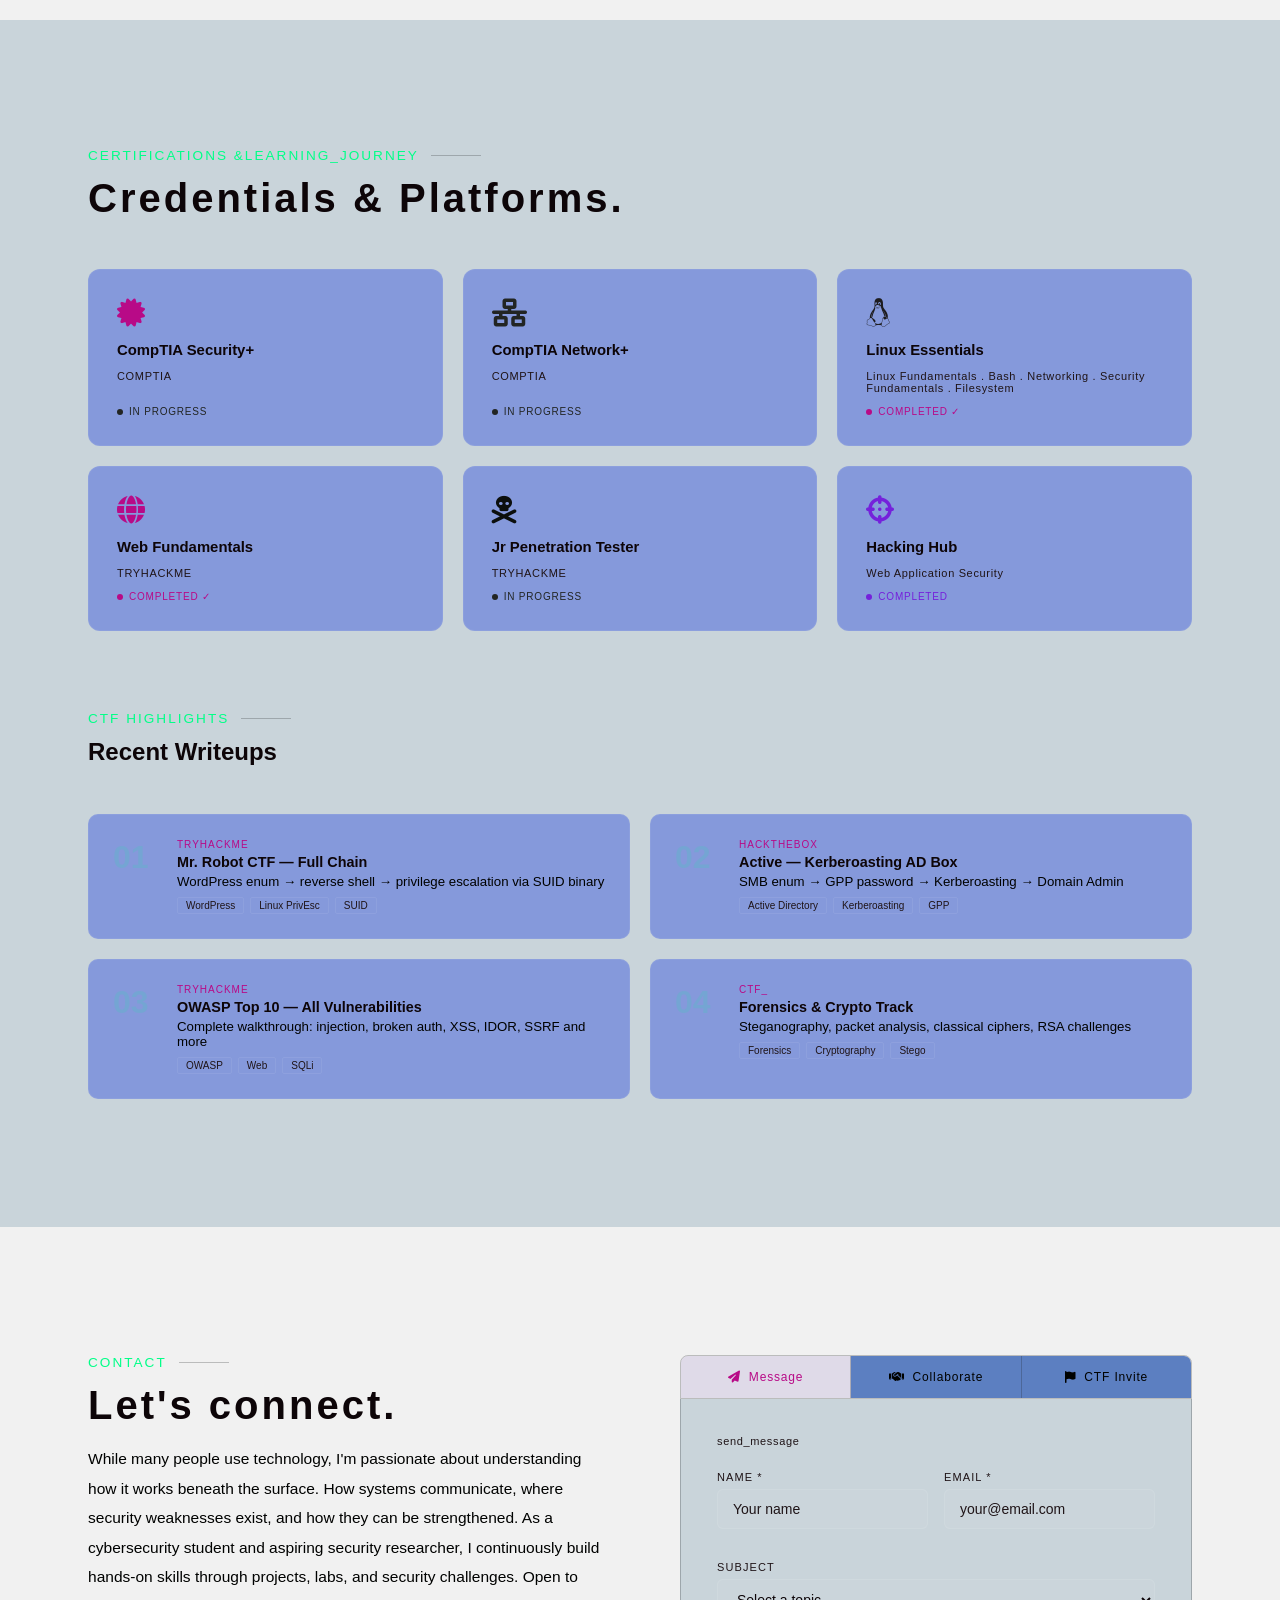
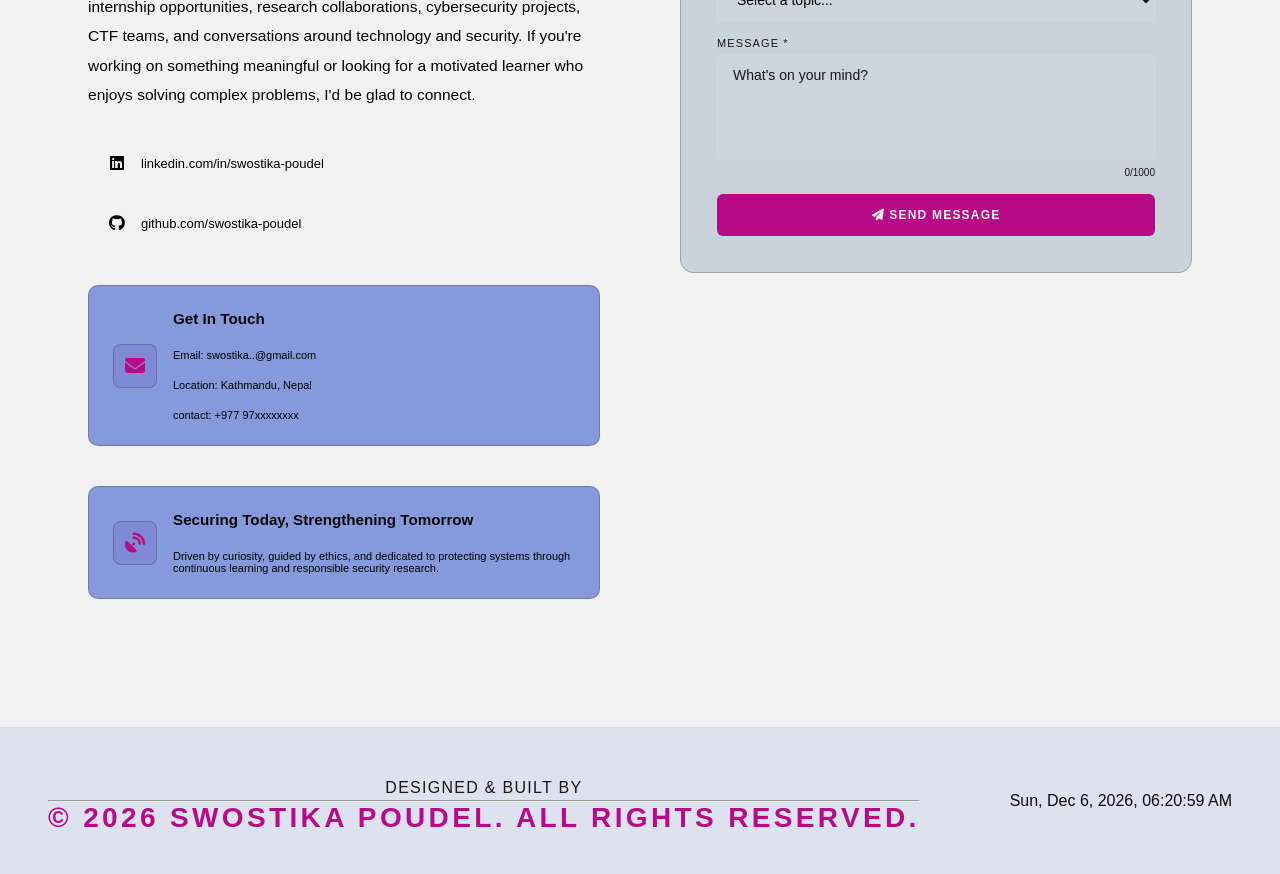
==== commit 7102201c: "Update portfolio" ====
--- a/index.html
+++ b/index.html
@@ -11,7 +11,7 @@
 <link rel="stylesheet" href="assets/css/about.css">
 </head>
 
-<canvas id="matrix-bg"></canvas>  // this is the background elements
+<canvas id="matrix-bg"></canvas> 
 <div id="cursor"></div>
 <div id="cursor-ring"></div>
 
